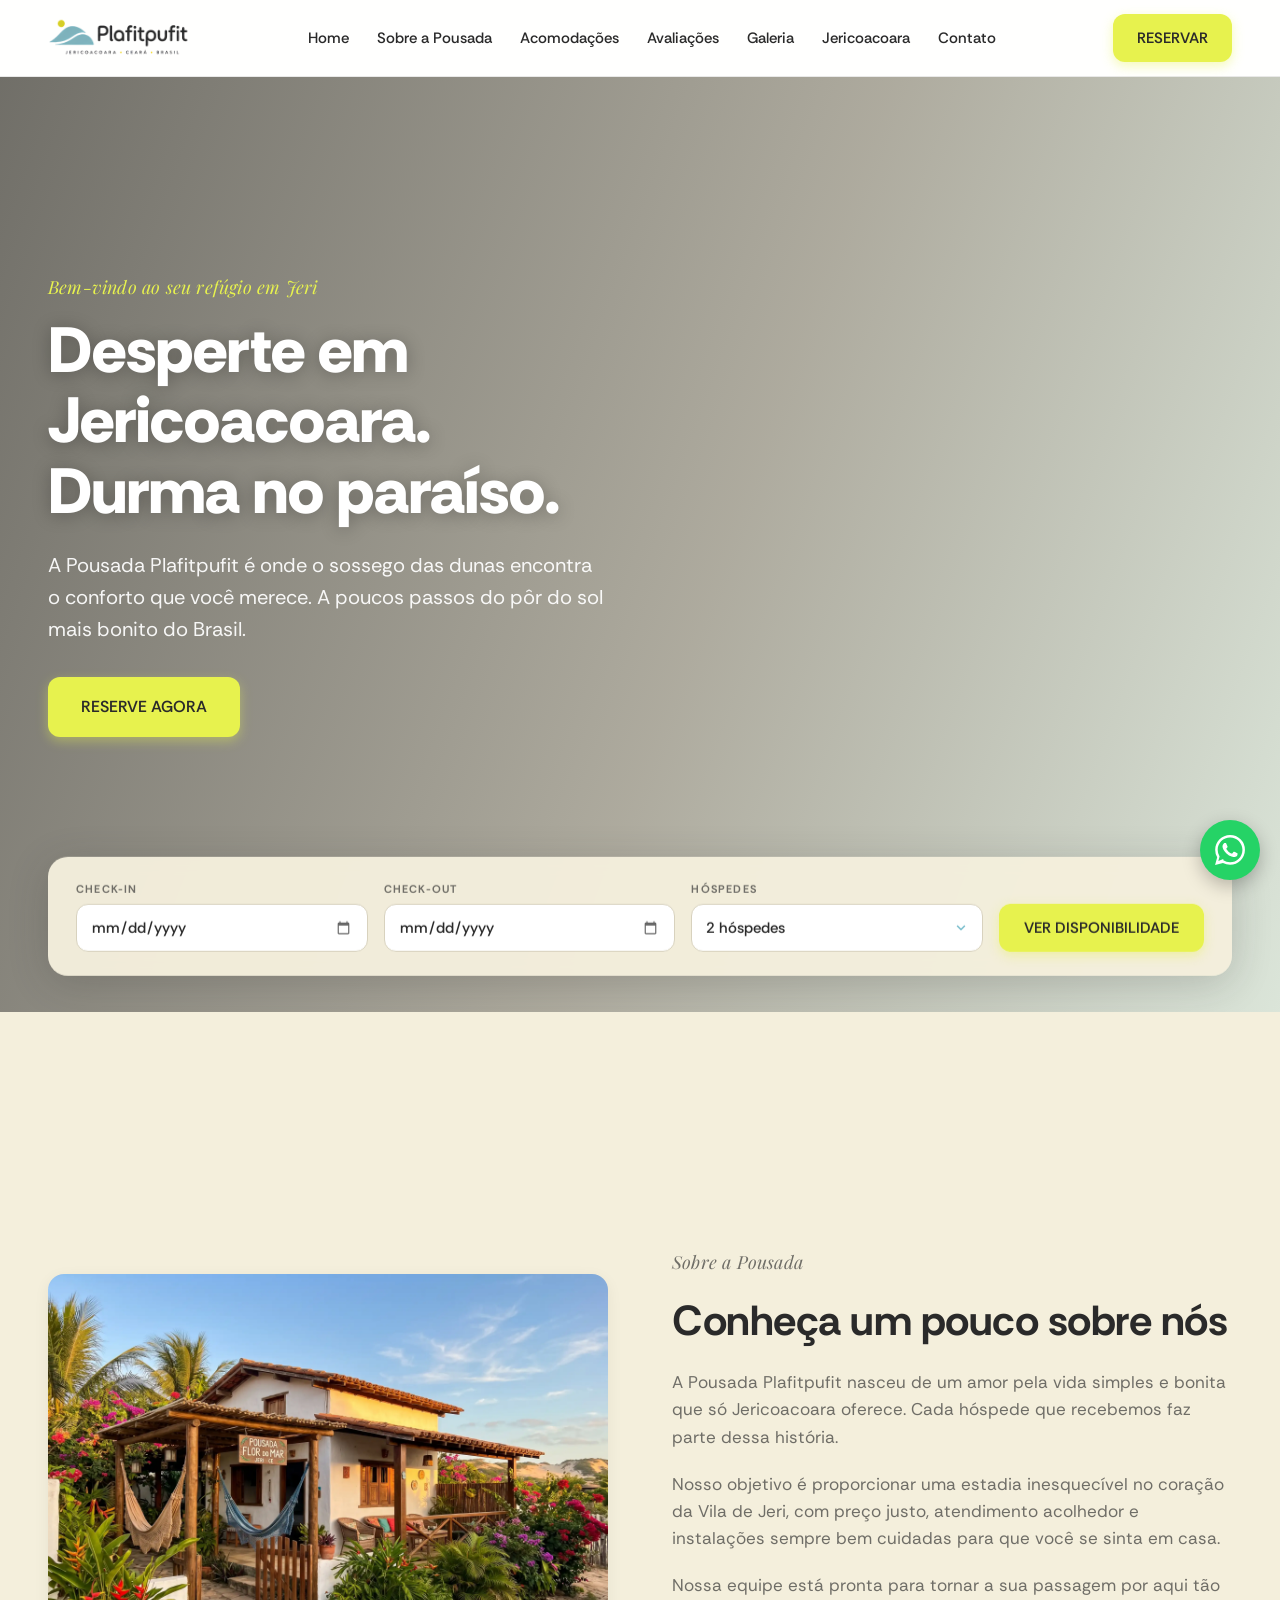
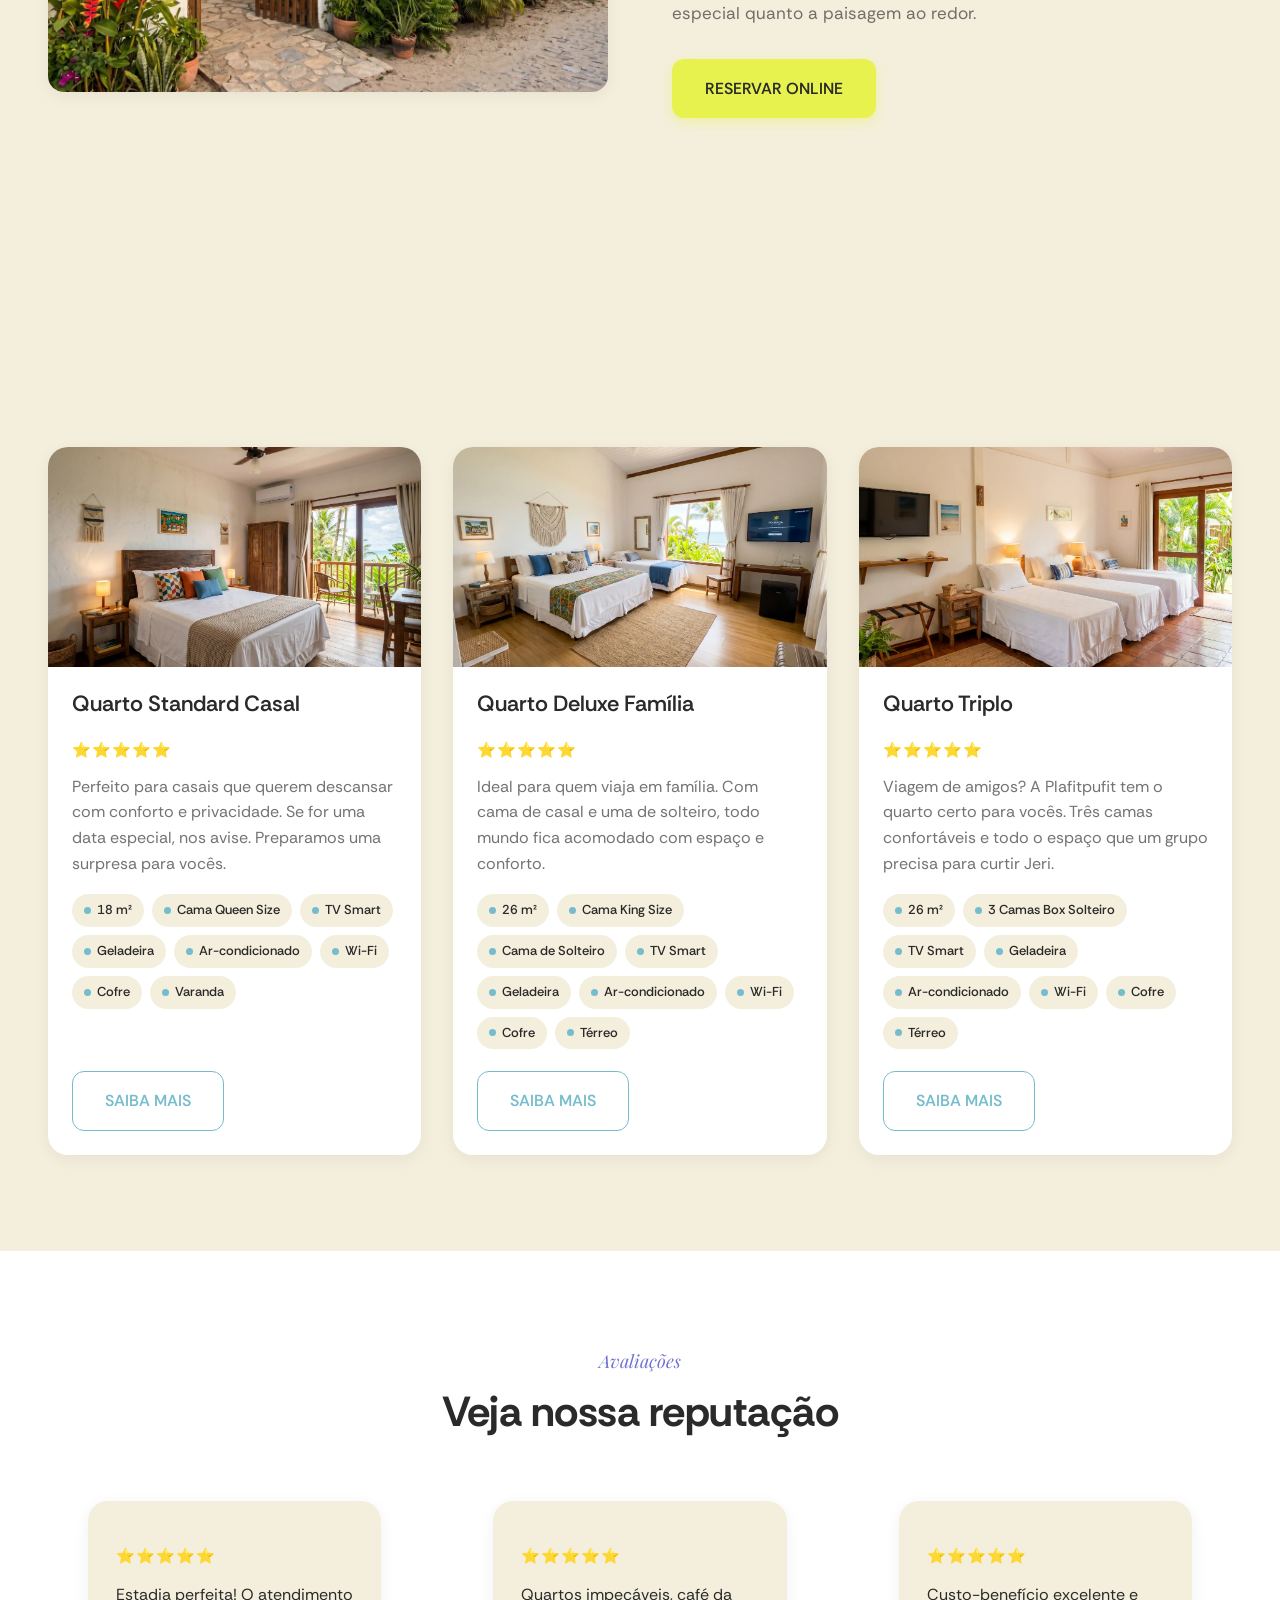
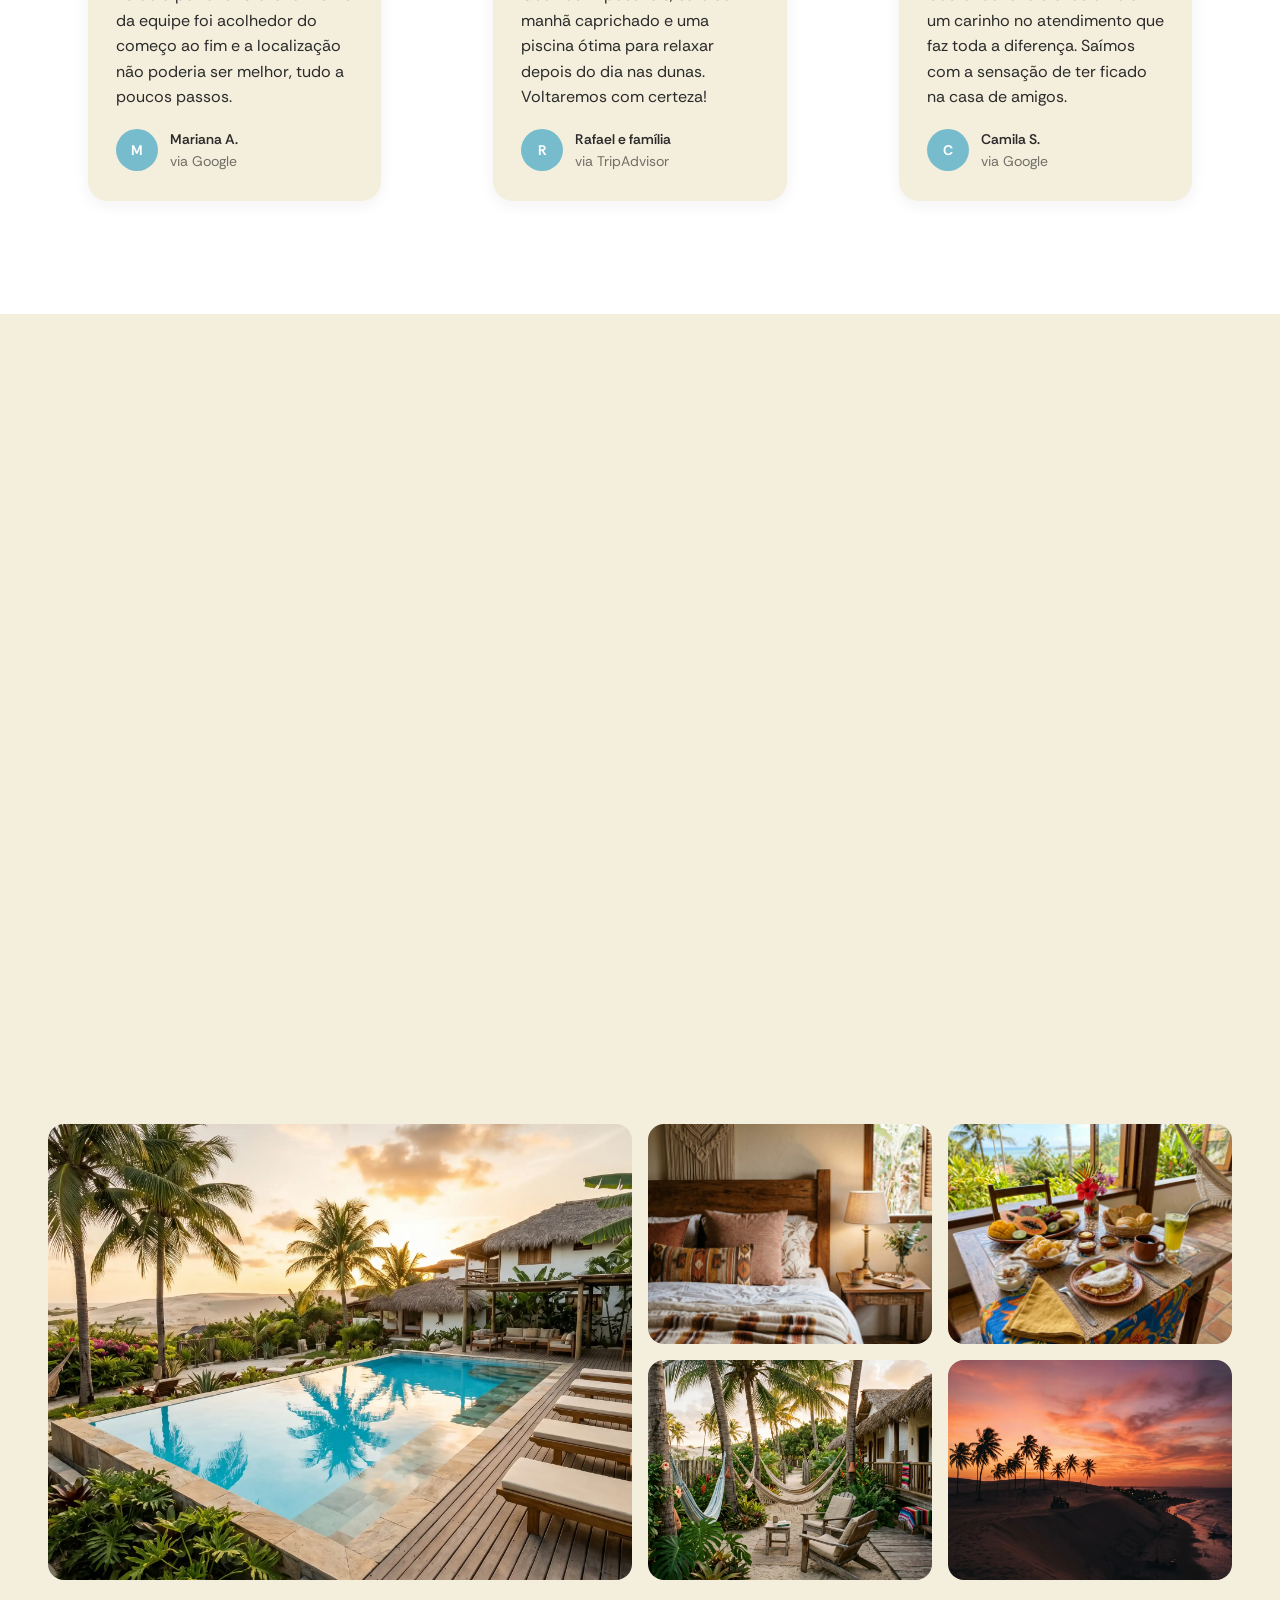
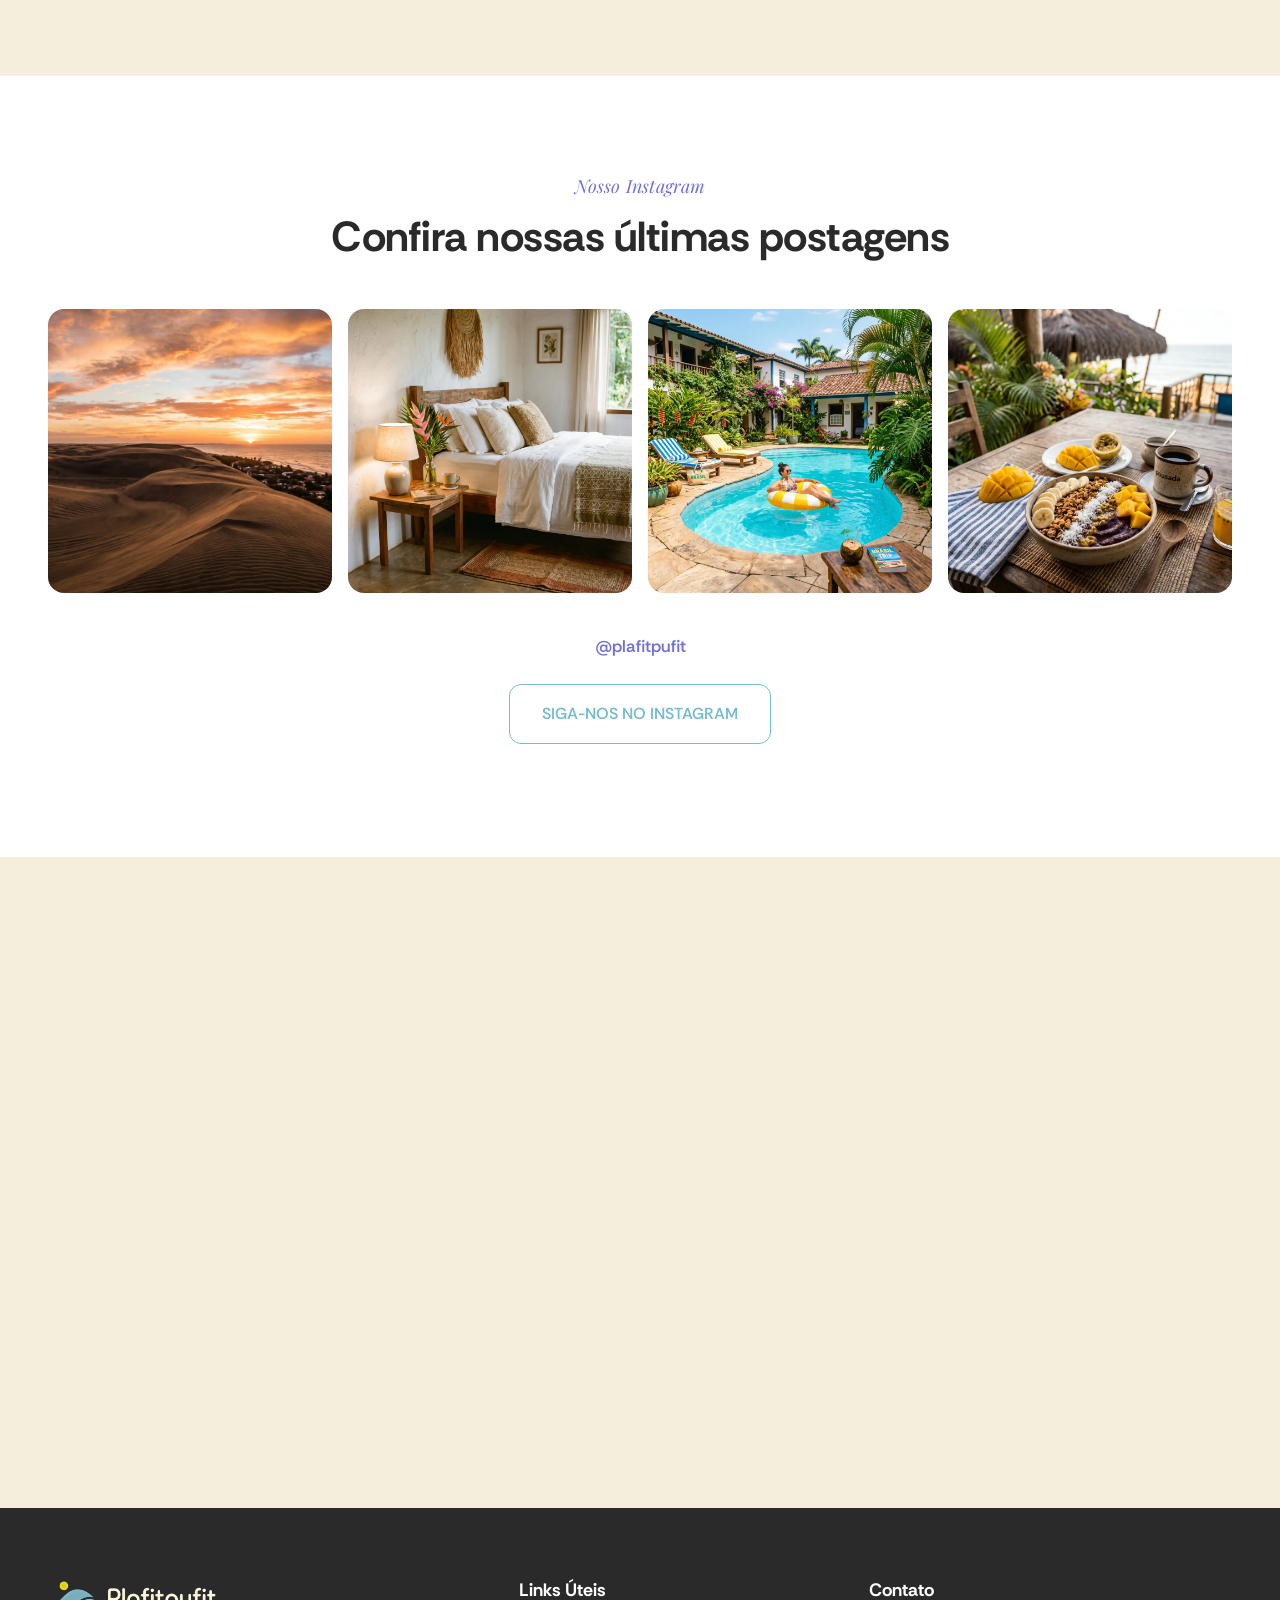
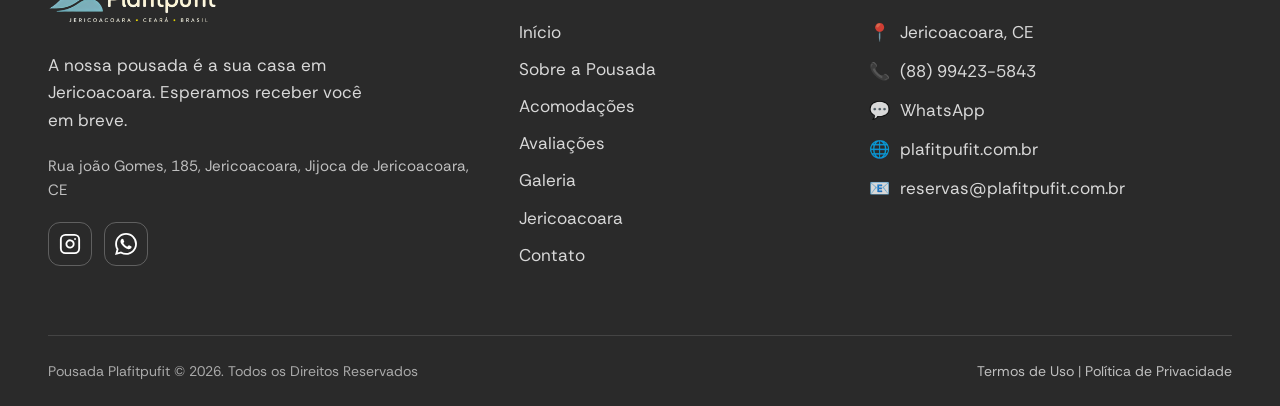
==== index.html @ 4449a3b4 "Adiciona landing page completa da Pousada Plafitpufit Landing page responsiva em HTML/CSS/JS com des" ====
<!DOCTYPE html>
<html lang="pt-BR">
<head>
<meta charset="UTF-8">
<meta name="viewport" content="width=device-width, initial-scale=1.0">
<title>Pousada Plafitpufit | Jericoacoara, CE</title>
<meta name="description" content="A Pousada Plafitpufit é onde o sossego das dunas encontra o conforto que você merece, no coração da Vila de Jericoacoara.">

<link rel="preconnect" href="https://fonts.googleapis.com">
<link rel="preconnect" href="https://fonts.gstatic.com" crossorigin>
<link href="https://fonts.googleapis.com/css2?family=Playfair+Display:ital,wght@1,400;1,500&family=Rethink+Sans:wght@400;500;600;700;800&display=swap" rel="stylesheet">
<link rel="icon" href="assets/logos/favicon.png" type="image/png">

<style>
  /* ============================================================
     DESIGN SYSTEM — TOKENS
     ============================================================ */
  :root {
    --beige:           #F4EFDC;
    --white:           #FFFFFF;
    --moonstone:       #76BCCC;
    --moonstone-dk:    #5aa6b8;
    --violet:          #7171D3;
    --green-yellow:    #E7F24E;
    --green-yellow-dk: #d6e23a;
    --ink:             #2A2A2A;
    --ink-60:          rgba(42,42,42,.66);
    --border-input:    #D8D2BE;

    --font-display: "Rethink Sans", system-ui, -apple-system, "Segoe UI", Roboto, sans-serif;
    --font-body:    "Rethink Sans", system-ui, -apple-system, "Segoe UI", Roboto, sans-serif;
    --font-accent:  "Playfair Display", Georgia, "Times New Roman", serif;

    --r-btn:  12px;
    --r-card: 20px;
    --r-img:  16px;
    --r-pill: 999px;

    --sh-card:       0 4px 16px rgba(42,42,42,.06);
    --sh-card-hover: 0 12px 32px rgba(42,42,42,.12);
    --sh-cta:        0 4px 12px rgba(231,242,78,.4);

    --section-pad: 96px;
    /* Padding lateral — sem max-width, usa 100% da tela */
    --side-pad: 48px;
  }

  /* ============================================================
     RESET / BASE
     ============================================================ */
  *, *::before, *::after { box-sizing: border-box; }
  html { scroll-behavior: smooth; }
  body {
    margin: 0;
    background: var(--beige);
    color: var(--ink);
    font-family: var(--font-body);
    font-size: 17px;
    line-height: 1.6;
    -webkit-font-smoothing: antialiased;
  }
  img { display: block; max-width: 100%; height: auto; }
  a { color: var(--moonstone); text-decoration: none; transition: color .2s ease; }
  a:hover { color: var(--moonstone-dk); }
  ul { list-style: none; margin: 0; padding: 0; }
  h1, h2, h3 { font-family: var(--font-display); line-height: 1.15; margin: 0; }

  a:focus-visible,
  button:focus-visible,
  input:focus-visible,
  select:focus-visible {
    outline: 3px solid var(--violet);
    outline-offset: 2px;
    border-radius: 4px;
  }

  /* Container: largura total com padding lateral */
  .container {
    width: 100%;
    padding: 0 var(--side-pad);
  }

  .skip-link {
    position: absolute;
    left: -999px;
    top: 8px;
    background: var(--ink);
    color: var(--white);
    padding: 12px 20px;
    border-radius: var(--r-btn);
    z-index: 200;
  }
  .skip-link:focus { left: 16px; color: var(--white); }

  /* ============================================================
     TIPOGRAFIA
     ============================================================ */
  .eyebrow {
    font-family: var(--font-accent);
    font-style: italic;
    font-weight: 400;
    font-size: 18px;
    color: var(--violet);
    margin: 0 0 12px;
    letter-spacing: .2px;
  }
  .section-title {
    font-weight: 700;
    font-size: clamp(28px, 3.5vw, 42px);
    letter-spacing: -.5px;
    margin: 0 0 24px;
  }
  .section-head { margin-bottom: 48px; }
  .section-head.center { text-align: center; }
  .section-head.center .section-title,
  .section-head.center .eyebrow { margin-left: auto; margin-right: auto; }

  section { padding: var(--section-pad) 0; }

  /* ============================================================
     BOTÕES
     ============================================================ */
  .btn {
    display: inline-flex;
    align-items: center;
    justify-content: center;
    gap: 8px;
    font-family: var(--font-display);
    font-weight: 600;
    font-size: 16px;
    padding: 16px 32px;
    min-height: 48px;
    border-radius: var(--r-btn);
    border: 1.5px solid transparent;
    cursor: pointer;
    transition: background-color .2s, color .2s, transform .2s, box-shadow .2s, border-color .2s;
    text-decoration: none;
  }
  .btn-primary {
    background: var(--green-yellow);
    color: var(--ink);
    box-shadow: var(--sh-cta);
  }
  .btn-primary:hover {
    background: var(--green-yellow-dk);
    color: var(--ink);
    transform: translateY(-2px);
    box-shadow: 0 8px 20px rgba(231,242,78,.5);
  }
  .btn-secondary {
    background: transparent;
    border: 1.5px solid var(--moonstone);
    color: var(--moonstone);
  }
  .btn-secondary:hover {
    background: var(--moonstone);
    color: var(--white);
    transform: translateY(-2px);
  }

  /* ============================================================
     HEADER
     ============================================================ */
  .site-header {
    position: sticky;
    top: 0;
    z-index: 100;
    background: rgba(255,255,255,.97);
    backdrop-filter: blur(10px);
    -webkit-backdrop-filter: blur(10px);
    border-bottom: 1px solid rgba(42,42,42,.10);
  }
  .site-header .container {
    display: flex;
    align-items: center;
    justify-content: space-between;
    gap: 24px;
    min-height: 76px;
  }
  .brand {
    font-family: var(--font-display);
    font-weight: 800;
    font-size: 24px;
    color: var(--moonstone);
    letter-spacing: -.5px;
    flex-shrink: 0;
  }
  .brand:hover { color: var(--moonstone-dk); }

  .main-nav { flex: 1; }
  .main-nav ul {
    display: flex;
    align-items: center;
    justify-content: center;
    gap: 24px;
    flex-wrap: wrap;
  }
  .main-nav a {
    color: var(--ink);
    font-weight: 500;
    font-size: 15px;
    padding: 6px 2px;
    position: relative;
    white-space: nowrap;
  }
  .main-nav a::after {
    content: "";
    position: absolute;
    left: 0; bottom: 0;
    width: 0; height: 2px;
    background: var(--moonstone);
    transition: width .25s ease;
  }
  .main-nav a:hover { color: var(--moonstone); }
  .main-nav a:hover::after { width: 100%; }

  /* CTA mobile — escondido no desktop, aparece só dentro do menu */
  .nav-mobile-cta { display: none; }

  /* CTA no nav — único botão de reserva no header */
  .nav-cta-btn {
    display: inline-flex;
    align-items: center;
    justify-content: center;
    font-family: var(--font-display);
    font-weight: 600;
    font-size: 15px;
    padding: 12px 24px;
    min-height: 44px;
    border-radius: var(--r-btn);
    background: var(--green-yellow);
    color: var(--ink);
    box-shadow: var(--sh-cta);
    white-space: nowrap;
    flex-shrink: 0;
    transition: background-color .2s, transform .2s, box-shadow .2s;
  }
  .nav-cta-btn:hover {
    background: var(--green-yellow-dk);
    color: var(--ink);
    transform: translateY(-2px);
    box-shadow: 0 8px 20px rgba(231,242,78,.5);
  }

  /* Hambúrguer (mobile) */
  .nav-toggle {
    display: none;
    flex-direction: column;
    justify-content: center;
    gap: 5px;
    width: 48px; height: 48px;
    background: transparent;
    border: 1.5px solid var(--moonstone);
    border-radius: var(--r-btn);
    cursor: pointer;
    flex-shrink: 0;
  }
  .nav-toggle span {
    display: block;
    width: 22px; height: 2px;
    margin: 0 auto;
    background: var(--moonstone);
    transition: transform .25s ease, opacity .25s ease;
  }
  .nav-toggle[aria-expanded="true"] span:nth-child(1) { transform: translateY(7px) rotate(45deg); }
  .nav-toggle[aria-expanded="true"] span:nth-child(2) { opacity: 0; }
  .nav-toggle[aria-expanded="true"] span:nth-child(3) { transform: translateY(-7px) rotate(-45deg); }

  /* ============================================================
     HERO — VÍDEO
     ============================================================ */
  .hero {
    position: relative;
    min-height: 92vh;
    display: flex;
    flex-direction: column;
    justify-content: center;
    color: var(--white);
    overflow: hidden;
  }
  /* Vídeo de fundo */
  .hero__video {
    position: absolute;
    inset: 0;
    width: 100%; height: 100%;
    object-fit: cover;
    z-index: 0;
  }
  /* Overlay gradiente */
  .hero__overlay {
    position: absolute;
    inset: 0;
    background: linear-gradient(
      110deg,
      rgba(42,42,42,.65) 0%,
      rgba(42,42,42,.35) 55%,
      rgba(118,188,204,.2) 100%
    );
    z-index: 1;
  }
  /* Conteúdo textual */
  .hero__content {
    position: relative;
    z-index: 2;
    padding: 100px var(--side-pad) 60px;
  }
  .hero .eyebrow { color: var(--green-yellow); margin-bottom: 14px; }
  .hero h1 {
    font-weight: 800;
    font-size: clamp(38px, 6vw, 64px);
    line-height: 1.1;
    margin: 0 0 22px;
    max-width: 740px;
    text-shadow: 0 2px 18px rgba(0,0,0,.28);
  }
  .hero p.hero__sub {
    font-size: clamp(16px, 2vw, 20px);
    max-width: 560px;
    margin: 0 0 32px;
    color: rgba(255,255,255,.93);
  }

  /* ============================================================
     WIDGET DE RESERVA
     ============================================================ */
  .booking-bar {
    position: relative;
    z-index: 3;
    padding: 0 var(--side-pad) 0;
    margin-top: auto;
  }
  .booking-card {
    background: rgba(244,239,220,.97);
    backdrop-filter: blur(8px);
    -webkit-backdrop-filter: blur(8px);
    border-radius: var(--r-card);
    padding: 24px 28px;
    box-shadow: 0 8px 40px rgba(42,42,42,.2);
    display: grid;
    grid-template-columns: 1fr 1fr 1fr auto;
    gap: 16px;
    align-items: end;
    transform: translateY(50%);
  }
  .booking-field {
    display: flex;
    flex-direction: column;
    gap: 6px;
  }
  .booking-field label {
    font-family: var(--font-display);
    font-size: 11px;
    font-weight: 700;
    letter-spacing: 1.2px;
    text-transform: uppercase;
    color: var(--ink-60);
  }
  .booking-field input,
  .booking-field select {
    font-family: var(--font-display);
    font-size: 15px;
    font-weight: 500;
    color: var(--ink);
    background: var(--white);
    border: 1px solid var(--border-input);
    border-radius: var(--r-btn);
    padding: 12px 14px;
    min-height: 48px;
    width: 100%;
    transition: border-color .2s, box-shadow .2s;
    appearance: none;
    -webkit-appearance: none;
    cursor: pointer;
  }
  .booking-field select {
    background-image: url("data:image/svg+xml,%3Csvg xmlns='http://www.w3.org/2000/svg' width='14' height='14' viewBox='0 0 24 24' fill='none' stroke='%2376BCCC' stroke-width='2.5' stroke-linecap='round' stroke-linejoin='round'%3E%3Cpolyline points='6 9 12 15 18 9'/%3E%3C/svg%3E");
    background-repeat: no-repeat;
    background-position: right 14px center;
    padding-right: 38px;
  }
  .booking-field input:focus,
  .booking-field select:focus {
    outline: none;
    border-color: var(--moonstone);
    box-shadow: 0 0 0 3px rgba(118,188,204,.22);
  }
  /* Correção de cor do placeholder de data */
  .booking-field input[type="date"]::-webkit-calendar-picker-indicator {
    opacity: .6;
    cursor: pointer;
  }
  .booking-submit .btn {
    width: 100%;
    white-space: nowrap;
    font-size: 15px;
    padding: 13px 24px;
    min-height: 48px;
  }

  /* Espaço abaixo do hero para o card translado */
  .hero-spacer { padding-top: calc(var(--section-pad) + 44px); background: var(--beige); }

  /* ============================================================
     SOBRE
     ============================================================ */
  .about__grid {
    display: grid;
    grid-template-columns: 1fr 1fr;
    gap: 64px;
    align-items: center;
  }
  .about__media img {
    border-radius: var(--r-img);
    box-shadow: var(--sh-card);
    width: 100%;
  }
  .about__text p { margin: 0 0 20px; color: var(--ink-60); }
  .about__text .btn { margin-top: 12px; }

  /* ============================================================
     ACOMODAÇÕES
     ============================================================ */
  .rooms__grid {
    display: grid;
    grid-template-columns: repeat(3, 1fr);
    gap: 32px;
  }
  .room-card {
    background: var(--white);
    border-radius: var(--r-card);
    box-shadow: var(--sh-card);
    overflow: hidden;
    display: flex;
    flex-direction: column;
    transition: transform .25s ease, box-shadow .25s ease;
  }
  .room-card:hover {
    transform: translateY(-4px);
    box-shadow: var(--sh-card-hover);
  }
  .room-card__media img {
    width: 100%;
    height: 220px;
    object-fit: cover;
  }
  .room-card__body {
    padding: 24px;
    display: flex;
    flex-direction: column;
    flex: 1;
  }
  .room-card h3 { font-weight: 600; font-size: 22px; margin: 0 0 6px; color: var(--ink); }
  .stars { color: #c9a800; font-size: 15px; margin-bottom: 12px; letter-spacing: 1px; }
  .room-card p.desc { color: var(--ink-60); font-size: 16px; margin: 0 0 18px; }
  .amenities {
    display: flex;
    flex-wrap: wrap;
    gap: 8px;
    margin: 0 0 22px;
  }
  .amenities li {
    display: inline-flex;
    align-items: center;
    gap: 6px;
    font-size: 13px;
    font-weight: 500;
    color: var(--ink);
    background: var(--beige);
    border-radius: var(--r-pill);
    padding: 6px 12px;
  }
  .amenities li::before {
    content: "";
    width: 7px; height: 7px;
    border-radius: 50%;
    background: var(--moonstone);
    flex-shrink: 0;
  }
  .room-card .btn { margin-top: auto; align-self: flex-start; }

  /* ============================================================
     AVALIAÇÕES
     ============================================================ */
  .reviews { background: var(--white); }
  .reviews__grid {
    display: grid;
    grid-template-columns: repeat(3, 1fr);
    gap: 32px;
  }
  .review-card {
    background: var(--beige);
    border-radius: var(--r-card);
    padding: 28px;
    box-shadow: var(--sh-card);
  }
  .review-card .stars { margin-bottom: 14px; }
  .review-card blockquote {
    margin: 0 0 18px;
    font-size: 16px;
    color: var(--ink);
    line-height: 1.6;
  }
  .review-card figcaption {
    display: flex;
    align-items: center;
    gap: 12px;
    font-size: 14px;
  }
  .avatar {
    width: 42px; height: 42px;
    border-radius: 50%;
    background: var(--moonstone);
    color: var(--white);
    display: grid;
    place-items: center;
    font-weight: 700;
    font-family: var(--font-display);
    flex-shrink: 0;
  }
  .review-card cite { font-style: normal; font-weight: 600; display: block; }
  .review-card .source { color: var(--ink-60); }

  /* ============================================================
     DIFERENCIAIS
     ============================================================ */
  .features__grid {
    display: grid;
    grid-template-columns: repeat(4, 1fr);
    gap: 24px;
  }
  .feature {
    background: var(--white);
    border-radius: var(--r-card);
    padding: 32px 24px;
    text-align: center;
    box-shadow: var(--sh-card);
    transition: transform .25s ease, box-shadow .25s ease;
  }
  .feature:hover { transform: translateY(-4px); box-shadow: var(--sh-card-hover); }
  .feature__icon {
    width: 64px; height: 64px;
    margin: 0 auto 18px;
    border-radius: 50%;
    background: rgba(118,188,204,.16);
    display: grid;
    place-items: center;
    font-size: 28px;
  }
  .feature h3 { font-size: 19px; font-weight: 600; margin: 0 0 8px; color: var(--moonstone); }
  .feature p { margin: 0; font-size: 15px; color: var(--ink-60); }

  /* ============================================================
     GALERIA
     ============================================================ */
  .gallery__grid {
    display: grid;
    grid-template-columns: repeat(4, 1fr);
    grid-auto-rows: 220px;
    gap: 16px;
  }
  .gallery__grid figure { margin: 0; overflow: hidden; border-radius: var(--r-img); }
  .gallery__grid img { width: 100%; height: 100%; object-fit: cover; transition: transform .4s ease; }
  .gallery__grid figure:hover img { transform: scale(1.06); }
  .gallery__grid .span-2-col { grid-column: span 2; }
  .gallery__grid .span-2-row { grid-row: span 2; }

  /* ============================================================
     INSTAGRAM
     ============================================================ */
  .instagram { background: var(--white); }
  .insta__grid {
    display: grid;
    grid-template-columns: repeat(4, 1fr);
    gap: 16px;
    margin-bottom: 40px;
  }
  .insta__grid figure { margin: 0; overflow: hidden; border-radius: var(--r-img); aspect-ratio: 1 / 1; }
  .insta__grid img { width: 100%; height: 100%; object-fit: cover; transition: transform .4s ease; }
  .insta__grid figure:hover img { transform: scale(1.06); }
  .insta__handle { display: block; text-align: center; font-weight: 600; color: var(--violet); margin-bottom: 24px; }
  .insta__cta { text-align: center; }

  /* ============================================================
     JERICOACOARA
     ============================================================ */
  .jeri__grid {
    display: grid;
    grid-template-columns: 1fr 1fr;
    gap: 64px;
    align-items: center;
  }
  .jeri__media img { border-radius: var(--r-img); box-shadow: var(--sh-card); width: 100%; }
  .jeri__text p { color: var(--ink-60); margin: 0 0 20px; }

  /* ============================================================
     FOOTER
     ============================================================ */
  .site-footer {
    background: var(--ink);
    color: rgba(255,255,255,.82);
    padding: 72px 0 0;
  }
  .footer__grid {
    display: grid;
    grid-template-columns: 1.4fr 1fr 1.2fr;
    gap: 48px;
    padding-bottom: 56px;
  }
  .site-footer .brand { color: var(--green-yellow); display: inline-block; margin-bottom: 16px; }
  .footer__slogan { max-width: 320px; margin: 0 0 20px; line-height: 1.6; }
  .footer__address { font-size: 15px; color: rgba(255,255,255,.7); font-style: normal; }
  .site-footer h2 {
    font-family: var(--font-display);
    font-size: 18px;
    font-weight: 700;
    color: var(--white);
    margin: 0 0 18px;
  }
  .footer__links li { margin-bottom: 10px; }
  .footer__links a { color: rgba(255,255,255,.82); }
  .footer__links a:hover { color: var(--green-yellow); }
  .footer__contact li { margin-bottom: 12px; display: flex; gap: 10px; align-items: flex-start; }
  .footer__contact a { color: rgba(255,255,255,.82); }
  .footer__contact a:hover { color: var(--green-yellow); }
  .footer__social { display: flex; gap: 12px; margin-top: 20px; }
  .footer__social a {
    display: inline-flex; align-items: center; justify-content: center;
    width: 44px; height: 44px;
    border: 1px solid rgba(255,255,255,.25);
    border-radius: var(--r-btn);
    padding: 0;
    transition: background-color .2s, border-color .2s;
  }
  .footer__social a img { width: 22px; height: 22px; display: block; }
  .footer__social a:hover { background: var(--moonstone); border-color: var(--moonstone); }
  .footer__bottom {
    border-top: 1px solid rgba(255,255,255,.12);
    padding: 24px 0;
    font-size: 14px;
    color: rgba(255,255,255,.6);
    display: flex;
    flex-wrap: wrap;
    gap: 8px 16px;
    justify-content: space-between;
  }
  .footer__bottom a { color: rgba(255,255,255,.7); }
  .footer__bottom a:hover { color: var(--green-yellow); }

  /* WhatsApp flutuante */
  .whatsapp-float {
    position: fixed;
    right: 20px; bottom: 20px;
    z-index: 120;
    width: 60px; height: 60px;
    border-radius: 50%;
    background: #25D366;
    color: var(--white);
    display: grid;
    place-items: center;
    box-shadow: 0 6px 18px rgba(0,0,0,.25);
    transition: transform .2s ease;
  }
  .whatsapp-float:hover { transform: scale(1.08); color: var(--white); }

  /* Animações de reveal */
  .reveal { opacity: 0; transform: translateY(24px); transition: opacity .6s ease, transform .6s ease; }
  .reveal.is-visible { opacity: 1; transform: none; }

  /* ============================================================
     RESPONSIVO
     ============================================================ */
  @media (max-width: 1200px) {
    :root { --side-pad: 32px; }
    .booking-card { grid-template-columns: 1fr 1fr; }
    .booking-submit { grid-column: span 2; }
    .booking-submit .btn { width: auto; }
  }

  @media (max-width: 1024px) {
    .rooms__grid,
    .reviews__grid { grid-template-columns: repeat(2, 1fr); }
    .features__grid { grid-template-columns: repeat(2, 1fr); }
    .footer__grid { grid-template-columns: 1fr 1fr; }
    .gallery__grid { grid-template-columns: repeat(3, 1fr); }
    .insta__grid { grid-template-columns: repeat(3, 1fr); }
  }

  @media (max-width: 768px) {
    :root {
      --section-pad: 56px;
      --side-pad: 20px;
    }

    /* Nav mobile */
    .main-nav {
      position: absolute;
      top: 100%; left: 0; right: 0;
      background: var(--beige);
      border-bottom: 1px solid rgba(42,42,42,.08);
      box-shadow: var(--sh-card-hover);
      max-height: 0;
      overflow: hidden;
      transition: max-height .32s ease;
    }
    .main-nav.open { max-height: 80vh; overflow-y: auto; }
    .main-nav ul { flex-direction: column; align-items: stretch; gap: 0; padding: 8px 0; justify-content: flex-start; }
    .main-nav a { display: block; padding: 14px 24px; min-height: 44px; font-size: 16px; }
    .main-nav a::after { display: none; }
    /* CTA no final do menu mobile */
    .main-nav .nav-mobile-cta { padding: 12px 20px 20px; }
    .main-nav .nav-mobile-cta .nav-cta-btn { display: flex; width: 100%; }

    .nav-toggle { display: flex; }
    /* Esconde o botão de reserva do header no mobile (vai no menu) */
    .nav-cta-desktop { display: none; }
    /* Mostra o botão dentro do menu mobile */
    .nav-mobile-cta { display: block; }

    /* Hero */
    .hero { min-height: 80vh; }
    .hero__content { padding: 80px var(--side-pad) 48px; }
    .hero h1 { font-size: clamp(32px, 8vw, 48px); }

    /* Booking widget — coluna única, sem translateY */
    .booking-bar { padding: 0 var(--side-pad); }
    .booking-card {
      grid-template-columns: 1fr;
      transform: none;
      border-radius: var(--r-card);
    }
    .booking-submit { grid-column: auto; }
    .booking-submit .btn { width: 100%; }
    .hero-spacer { padding-top: var(--section-pad); }

    /* Layout sections */
    .about__grid,
    .jeri__grid { grid-template-columns: 1fr; gap: 36px; }
    .about__media { order: -1; }

    .rooms__grid,
    .reviews__grid,
    .features__grid { grid-template-columns: 1fr; }

    .gallery__grid { grid-template-columns: repeat(2, 1fr); grid-auto-rows: 160px; }
    .gallery__grid .span-2-col,
    .gallery__grid .span-2-row { grid-column: auto; grid-row: auto; }

    .insta__grid { grid-template-columns: repeat(2, 1fr); }
    .footer__grid { grid-template-columns: 1fr; gap: 36px; }
  }

  @media (prefers-reduced-motion: reduce) {
    html { scroll-behavior: auto; }
    .reveal { opacity: 1; transform: none; transition: none; }
    * { transition-duration: .01ms !important; animation-duration: .01ms !important; }
  }
</style>
</head>
<body>

<a class="skip-link" href="#conteudo">Pular para o conteúdo</a>

<!-- ====================== HEADER ====================== -->
<header class="site-header" id="topo">
  <div class="container">
    <a href="#topo" class="brand" aria-label="Plafitpufit, página inicial">
      <img src="assets/logos/logo-preto.png" alt="Plafitpufit" height="40" style="display:block;width:auto;height:40px;">
    </a>

    <nav class="main-nav" id="primary-nav" aria-label="Navegação principal">
      <ul>
        <li><a href="#topo">Home</a></li>
        <li><a href="#sobre">Sobre a Pousada</a></li>
        <li><a href="#acomodacoes">Acomodações</a></li>
        <li><a href="#avaliacoes">Avaliações</a></li>
        <li><a href="#galeria">Galeria</a></li>
        <li><a href="#jericoacoara">Jericoacoara</a></li>
        <li><a href="#contato">Contato</a></li>
        <!-- CTA no menu mobile -->
        <li class="nav-mobile-cta">
          <a class="nav-cta-btn" href="#contato">RESERVAR</a>
        </li>
      </ul>
    </nav>

    <!-- Único botão de reserva no header (desktop) -->
    <a class="nav-cta-btn nav-cta-desktop" href="#contato">RESERVAR</a>

    <!-- Hambúrguer (mobile) -->
    <button class="nav-toggle" type="button" aria-label="Abrir menu de navegação" aria-expanded="false" aria-controls="primary-nav">
      <span></span><span></span><span></span>
    </button>
  </div>
</header>

<main id="conteudo">

  <!-- ====================== HERO ====================== -->
  <section class="hero" id="home" aria-labelledby="hero-title">
    <!-- Vídeo de fundo -->
    <video class="hero__video" autoplay muted loop playsinline>
      <source src="assets/videos/video-hero-section.mp4" type="video/mp4">
    </video>
    <div class="hero__overlay" aria-hidden="true"></div>

    <!-- Texto principal -->
    <div class="hero__content">
      <p class="eyebrow">Bem-vindo ao seu refúgio em Jeri</p>
      <h1 id="hero-title">Desperte em Jericoacoara.<br>Durma no paraíso.</h1>
      <p class="hero__sub">A Pousada Plafitpufit é onde o sossego das dunas encontra o conforto que você merece. A poucos passos do pôr do sol mais bonito do Brasil.</p>
      <a class="btn btn-primary" href="#contato">RESERVE AGORA</a>
    </div>

    <!-- Widget de reserva -->
    <div class="booking-bar">
      <form class="booking-card" role="search" aria-label="Verificar disponibilidade">
        <div class="booking-field">
          <label for="checkin">Check-in</label>
          <input type="date" id="checkin" name="checkin" aria-label="Data de check-in">
        </div>
        <div class="booking-field">
          <label for="checkout">Check-out</label>
          <input type="date" id="checkout" name="checkout" aria-label="Data de check-out">
        </div>
        <div class="booking-field">
          <label for="hospedes">Hóspedes</label>
          <select id="hospedes" name="hospedes" aria-label="Número de hóspedes">
            <option value="1">1 hóspede</option>
            <option value="2" selected>2 hóspedes</option>
            <option value="3">3 hóspedes</option>
            <option value="4">4 hóspedes</option>
            <option value="5">5 hóspedes</option>
            <option value="6">6+ hóspedes</option>
          </select>
        </div>
        <div class="booking-submit">
          <button type="submit" class="btn btn-primary">VER DISPONIBILIDADE</button>
        </div>
      </form>
    </div>
  </section>

  <!-- Espaçamento para o card de reserva que translada para baixo do hero -->
  <div class="hero-spacer" aria-hidden="true"></div>

  <!-- ====================== SOBRE ====================== -->
  <section id="sobre" aria-labelledby="sobre-title">
    <div class="container">
      <div class="about__grid">
        <div class="about__media reveal">
          <img loading="lazy" alt="Área externa aconchegante da Pousada Plafitpufit, no coração da Vila de Jericoacoara"
            src="assets/imagens/sobre-pousada/entrada-externa.webp">
        </div>
        <div class="about__text reveal">
          <p class="eyebrow">Sobre a Pousada</p>
          <h2 class="section-title" id="sobre-title">Conheça um pouco sobre nós</h2>
          <p>A Pousada Plafitpufit nasceu de um amor pela vida simples e bonita que só Jericoacoara oferece. Cada hóspede que recebemos faz parte dessa história.</p>
          <p>Nosso objetivo é proporcionar uma estadia inesquecível no coração da Vila de Jeri, com preço justo, atendimento acolhedor e instalações sempre bem cuidadas para que você se sinta em casa.</p>
          <p>Nossa equipe está pronta para tornar a sua passagem por aqui tão especial quanto a paisagem ao redor.</p>
          <a class="btn btn-primary" href="#contato">RESERVAR ONLINE</a>
        </div>
      </div>
    </div>
  </section>

  <!-- ====================== ACOMODAÇÕES ====================== -->
  <section id="acomodacoes" aria-labelledby="acomodacoes-title">
    <div class="container">
      <div class="section-head center reveal">
        <p class="eyebrow">Acomodações</p>
        <h2 class="section-title" id="acomodacoes-title">Conheça nossos quartos</h2>
      </div>

      <div class="rooms__grid">

        <!-- Standard Casal -->
        <article class="room-card reveal">
          <div class="room-card__media">
            <img loading="lazy" alt="Quarto Standard Casal com cama Queen Size e varanda"
              src="assets/imagens/acomodacoes/quarto-standart-casal.webp">
          </div>
          <div class="room-card__body">
            <h3>Quarto Standard Casal</h3>
            <p class="stars" aria-label="Avaliação 5 de 5 estrelas"><span aria-hidden="true">⭐⭐⭐⭐⭐</span></p>
            <p class="desc">Perfeito para casais que querem descansar com conforto e privacidade. Se for uma data especial, nos avise. Preparamos uma surpresa para vocês.</p>
            <ul class="amenities" aria-label="Diferenciais do Quarto Standard Casal">
              <li>18 m²</li><li>Cama Queen Size</li><li>TV Smart</li><li>Geladeira</li>
              <li>Ar-condicionado</li><li>Wi-Fi</li><li>Cofre</li><li>Varanda</li>
            </ul>
            <a class="btn btn-secondary" href="quarto-standard-casal.html">SAIBA MAIS</a>
          </div>
        </article>

        <!-- Deluxe Família -->
        <article class="room-card reveal">
          <div class="room-card__media">
            <img loading="lazy" alt="Quarto Deluxe Família com cama King Size e cama de solteiro"
              src="assets/imagens/acomodacoes/quarto-deluxe-familia.webp">
          </div>
          <div class="room-card__body">
            <h3>Quarto Deluxe Família</h3>
            <p class="stars" aria-label="Avaliação 5 de 5 estrelas"><span aria-hidden="true">⭐⭐⭐⭐⭐</span></p>
            <p class="desc">Ideal para quem viaja em família. Com cama de casal e uma de solteiro, todo mundo fica acomodado com espaço e conforto.</p>
            <ul class="amenities" aria-label="Diferenciais do Quarto Deluxe Família">
              <li>26 m²</li><li>Cama King Size</li><li>Cama de Solteiro</li><li>TV Smart</li>
              <li>Geladeira</li><li>Ar-condicionado</li><li>Wi-Fi</li><li>Cofre</li><li>Térreo</li>
            </ul>
            <a class="btn btn-secondary" href="quarto-deluxe-familia.html">SAIBA MAIS</a>
          </div>
        </article>

        <!-- Triplo -->
        <article class="room-card reveal">
          <div class="room-card__media">
            <img loading="lazy" alt="Quarto Triplo com três camas box de solteiro"
              src="assets/imagens/acomodacoes/quarto-triplo.webp">
          </div>
          <div class="room-card__body">
            <h3>Quarto Triplo</h3>
            <p class="stars" aria-label="Avaliação 5 de 5 estrelas"><span aria-hidden="true">⭐⭐⭐⭐⭐</span></p>
            <p class="desc">Viagem de amigos? A Plafitpufit tem o quarto certo para vocês. Três camas confortáveis e todo o espaço que um grupo precisa para curtir Jeri.</p>
            <ul class="amenities" aria-label="Diferenciais do Quarto Triplo">
              <li>26 m²</li><li>3 Camas Box Solteiro</li><li>TV Smart</li><li>Geladeira</li>
              <li>Ar-condicionado</li><li>Wi-Fi</li><li>Cofre</li><li>Térreo</li>
            </ul>
            <a class="btn btn-secondary" href="quarto-triplo.html">SAIBA MAIS</a>
          </div>
        </article>

      </div>
    </div>
  </section>

  <!-- ====================== AVALIAÇÕES ====================== -->
  <section class="reviews" id="avaliacoes" aria-labelledby="avaliacoes-title">
    <div class="container">
      <div class="section-head center reveal">
        <p class="eyebrow">Avaliações</p>
        <h2 class="section-title" id="avaliacoes-title">Veja nossa reputação</h2>
      </div>

      <div class="reviews__grid">
        <figure class="review-card reveal">
          <p class="stars" aria-label="Avaliação 5 de 5 estrelas"><span aria-hidden="true">⭐⭐⭐⭐⭐</span></p>
          <blockquote>Estadia perfeita! O atendimento da equipe foi acolhedor do começo ao fim e a localização não poderia ser melhor, tudo a poucos passos.</blockquote>
          <figcaption>
            <span class="avatar" aria-hidden="true">M</span>
            <span><cite>Mariana A.</cite><span class="source">via Google</span></span>
          </figcaption>
        </figure>

        <figure class="review-card reveal">
          <p class="stars" aria-label="Avaliação 5 de 5 estrelas"><span aria-hidden="true">⭐⭐⭐⭐⭐</span></p>
          <blockquote>Quartos impecáveis, café da manhã caprichado e uma piscina ótima para relaxar depois do dia nas dunas. Voltaremos com certeza!</blockquote>
          <figcaption>
            <span class="avatar" aria-hidden="true">R</span>
            <span><cite>Rafael e família</cite><span class="source">via TripAdvisor</span></span>
          </figcaption>
        </figure>

        <figure class="review-card reveal">
          <p class="stars" aria-label="Avaliação 5 de 5 estrelas"><span aria-hidden="true">⭐⭐⭐⭐⭐</span></p>
          <blockquote>Custo-benefício excelente e um carinho no atendimento que faz toda a diferença. Saímos com a sensação de ter ficado na casa de amigos.</blockquote>
          <figcaption>
            <span class="avatar" aria-hidden="true">C</span>
            <span><cite>Camila S.</cite><span class="source">via Google</span></span>
          </figcaption>
        </figure>
      </div>
    </div>
  </section>

  <!-- ====================== DIFERENCIAIS ====================== -->
  <section id="diferenciais" aria-labelledby="diferenciais-title">
    <div class="container">
      <div class="section-head center reveal">
        <p class="eyebrow">Tudo para o seu conforto</p>
        <h2 class="section-title" id="diferenciais-title">Pensamos em cada detalhe para a sua estadia</h2>
      </div>

      <div class="features__grid">
        <div class="feature reveal">
          <div class="feature__icon" aria-hidden="true">🕐</div>
          <h3>Recepção 24hrs</h3>
          <p>Estamos sempre disponíveis para o que você precisar, a qualquer hora.</p>
        </div>
        <div class="feature reveal">
          <div class="feature__icon" aria-hidden="true">📶</div>
          <h3>Wi-Fi de Alta Velocidade</h3>
          <p>Conexão rápida em todos os ambientes da pousada.</p>
        </div>
        <div class="feature reveal">
          <div class="feature__icon" aria-hidden="true">🏊</div>
          <h3>Piscina</h3>
          <p>Relaxe e recarregue as energias no nosso espaço ao ar livre.</p>
        </div>
        <div class="feature reveal">
          <div class="feature__icon" aria-hidden="true">☕</div>
          <h3>Café da Manhã</h3>
          <p>Comece o dia com energia com nosso café da manhã caprichado.</p>
        </div>
      </div>
    </div>
  </section>

  <!-- ====================== GALERIA ====================== -->
  <section id="galeria" aria-labelledby="galeria-title">
    <div class="container">
      <div class="section-head center reveal">
        <p class="eyebrow">Galeria Plafitpufit</p>
        <h2 class="section-title" id="galeria-title">Veja algumas de nossas fotos</h2>
      </div>

      <div class="gallery__grid">
        <figure class="span-2-col span-2-row">
          <img loading="lazy" alt="Vista da piscina ao ar livre da pousada ao entardecer"
            src="assets/imagens/galeria/piscina.webp">
        </figure>
        <figure>
          <img loading="lazy" alt="Quarto da pousada com decoração leve e aconchegante"
            src="assets/imagens/galeria/quarto-com-decoracao.webp">
        </figure>
        <figure>
          <img loading="lazy" alt="Mesa de café da manhã com frutas e pães frescos"
            src="assets/imagens/galeria/cafe-da-manha.webp">
        </figure>
        <figure>
          <img loading="lazy" alt="Área externa da pousada com redes e plantas"
            src="assets/imagens/galeria/area-externa-jardim.webp">
        </figure>
        <figure>
          <img loading="lazy" alt="Dunas de Jericoacoara ao pôr do sol"
            src="assets/imagens/galeria/dunas-jericoacoara.webp">
        </figure>
      </div>
    </div>
  </section>

  <!-- ====================== INSTAGRAM ====================== -->
  <section class="instagram" id="instagram" aria-labelledby="instagram-title">
    <div class="container">
      <div class="section-head center reveal">
        <p class="eyebrow">Nosso Instagram</p>
        <h2 class="section-title" id="instagram-title">Confira nossas últimas postagens</h2>
      </div>

      <div class="insta__grid">
        <figure><img loading="lazy" alt="Postagem do Instagram: pôr do sol em Jericoacoara"
          src="assets/imagens/instagram/por-do-sol.webp"></figure>
        <figure><img loading="lazy" alt="Postagem do Instagram: detalhe de um quarto da pousada"
          src="assets/imagens/instagram/post-quarto-pousada.webp"></figure>
        <figure><img loading="lazy" alt="Postagem do Instagram: piscina da pousada"
          src="assets/imagens/instagram/post-piscina.webp"></figure>
        <figure><img loading="lazy" alt="Postagem do Instagram: café da manhã servido"
          src="assets/imagens/instagram/post-cafe-manha.webp"></figure>
      </div>

      <a class="insta__handle" href="https://nextautomatik.com/" target="_blank" rel="noopener">@plafitpufit</a>
      <p class="insta__cta">
        <a class="btn btn-secondary" href="https://nextautomatik.com/" target="_blank" rel="noopener">SIGA-NOS NO INSTAGRAM</a>
      </p>
    </div>
  </section>

  <!-- ====================== JERICOACOARA ====================== -->
  <section id="jericoacoara" aria-labelledby="jeri-title">
    <div class="container">
      <div class="jeri__grid">
        <div class="jeri__text reveal">
          <p class="eyebrow">Conheça Jericoacoara</p>
          <h2 class="section-title" id="jeri-title">Por que Jeri é um destino único?</h2>
          <p>Jericoacoara é uma das praias mais famosas do mundo, e não é à toa. Com dunas imponentes, lagoas de água cristalina, ventos ideais para o kitesurf e um pôr do sol que para o tempo, a Vila de Jeri é um convite constante para desacelerar.</p>
          <p>A Pousada Plafitpufit fica no coração da vila, a poucos minutos a pé das principais atrações. Você vem pelo destino, mas fica pelo acolhimento.</p>
          <a class="btn btn-primary" href="#contato">RESERVE AGORA</a>
        </div>
        <div class="jeri__media reveal">
          <img loading="lazy" alt="Lagoa de água cristalina e dunas em Jericoacoara, Ceará"
            src="assets/imagens/jericoacoara/lagoa-paisagem-jeri.webp">
        </div>
      </div>
    </div>
  </section>

</main>

<!-- ====================== FOOTER ====================== -->
<footer class="site-footer" id="contato">
  <div class="container">
    <div class="footer__grid">
      <div>
        <a href="index.html" class="brand" style="display:inline-block;margin-bottom:16px;">
          <img src="assets/logos/logo-claro.png" alt="Plafitpufit" style="display:block;width:auto;height:48px;">
        </a>
        <p class="footer__slogan">A nossa pousada é a sua casa em Jericoacoara. Esperamos receber você em breve.</p>
        <address class="footer__address">
          Rua joão Gomes, 185, Jericoacoara, Jijoca de Jericoacoara, CE
        </address>
        <div class="footer__social">
          <a href="https://nextautomatik.com/" aria-label="Instagram da Pousada Plafitpufit" target="_blank" rel="noopener">
            <img src="assets/icons/instagram.svg" alt="Instagram">
          </a>
          <a href="https://nextautomatik.com/" aria-label="WhatsApp da Pousada Plafitpufit" target="_blank" rel="noopener">
            <img src="assets/icons/whatsapp.svg" alt="WhatsApp">
          </a>
        </div>
      </div>

      <nav aria-labelledby="footer-links-title">
        <h2 id="footer-links-title">Links Úteis</h2>
        <ul class="footer__links">
          <li><a href="#topo">Início</a></li>
          <li><a href="#sobre">Sobre a Pousada</a></li>
          <li><a href="#acomodacoes">Acomodações</a></li>
          <li><a href="#avaliacoes">Avaliações</a></li>
          <li><a href="#galeria">Galeria</a></li>
          <li><a href="#jericoacoara">Jericoacoara</a></li>
          <li><a href="#contato">Contato</a></li>
        </ul>
      </nav>

      <div>
        <h2 id="footer-contact-title">Contato</h2>
        <ul class="footer__contact" aria-labelledby="footer-contact-title">
          <li><span aria-hidden="true">📍</span> <a href="https://maps.google.com/?q=Jericoacoara+CE">Jericoacoara, CE</a></li>
          <li><span aria-hidden="true">📞</span> <a href="tel:+5588999999999">(88) 99423-5843</a></li>
          <li><span aria-hidden="true">💬</span> <a href="https://nextautomatik.com/" target="_blank" rel="noopener">WhatsApp</a></li>
          <li><span aria-hidden="true">🌐</span> <a href="https://plafitpufit.com.br">plafitpufit.com.br</a></li>
          <li><span aria-hidden="true">📧</span> <a href="mailto:reservas@plafitpufit.com.br">reservas@plafitpufit.com.br</a></li>
        </ul>
      </div>
    </div>

    <div class="footer__bottom">
      <span>Pousada Plafitpufit © 2026. Todos os Direitos Reservados</span>
      <span><a href="#">Termos de Uso</a> | <a href="#">Política de Privacidade</a></span>
    </div>
  </div>
</footer>

<!-- WhatsApp flutuante -->
<a class="whatsapp-float" href="https://nextautomatik.com/" target="_blank" rel="noopener" aria-label="Conversar pelo WhatsApp">
  <svg width="30" height="30" viewBox="0 0 24 24" fill="currentColor" aria-hidden="true"><path d="M.057 24l1.687-6.163a11.867 11.867 0 01-1.587-5.946C.16 5.335 5.495 0 12.05 0a11.82 11.82 0 018.413 3.488 11.82 11.82 0 013.48 8.414c-.003 6.557-5.338 11.892-11.893 11.892a11.9 11.9 0 01-5.688-1.448L.057 24zm6.597-3.807c1.676.995 3.276 1.591 5.392 1.592 5.448 0 9.886-4.434 9.889-9.885.002-5.462-4.415-9.89-9.881-9.892-5.452 0-9.887 4.434-9.889 9.884a9.86 9.86 0 001.51 5.26l-.999 3.648 3.978-1.607zm11.387-5.464c-.074-.124-.272-.198-.57-.347-.297-.149-1.758-.868-2.031-.967-.272-.099-.47-.149-.669.149-.198.297-.768.967-.941 1.165-.173.198-.347.223-.644.074-.297-.149-1.255-.462-2.39-1.475-.883-.788-1.48-1.761-1.653-2.059-.173-.297-.018-.458.13-.606.134-.133.297-.347.446-.521.151-.172.2-.296.3-.495.099-.198.05-.372-.025-.521-.075-.148-.669-1.611-.916-2.206-.242-.579-.487-.501-.669-.51l-.57-.01c-.198 0-.52.074-.792.372s-1.04 1.016-1.04 2.479 1.065 2.876 1.213 3.074c.149.198 2.095 3.2 5.076 4.487.709.306 1.263.489 1.694.626.712.226 1.36.194 1.872.118.571-.085 1.758-.719 2.006-1.413.248-.695.248-1.29.173-1.414z"/></svg>
</a>

<script>
  // ——— Menu mobile ———
  (function () {
    var toggle = document.querySelector('.nav-toggle');
    var nav = document.getElementById('primary-nav');
    if (!toggle || !nav) return;

    toggle.addEventListener('click', function () {
      var open = nav.classList.toggle('open');
      toggle.setAttribute('aria-expanded', open ? 'true' : 'false');
      toggle.setAttribute('aria-label', open ? 'Fechar menu' : 'Abrir menu de navegação');
    });

    // Fecha ao clicar em link dentro do menu
    nav.addEventListener('click', function (e) {
      if (e.target.closest('a')) {
        nav.classList.remove('open');
        toggle.setAttribute('aria-expanded', 'false');
        toggle.setAttribute('aria-label', 'Abrir menu de navegação');
      }
    });

    // Fecha ao clicar fora
    document.addEventListener('click', function (e) {
      if (!nav.contains(e.target) && !toggle.contains(e.target)) {
        nav.classList.remove('open');
        toggle.setAttribute('aria-expanded', 'false');
      }
    });
  })();

  // ——— Validação básica do formulário de reserva ———
  (function () {
    var form = document.querySelector('.booking-card');
    if (!form) return;
    form.addEventListener('submit', function (e) {
      e.preventDefault();
      var checkin  = document.getElementById('checkin').value;
      var checkout = document.getElementById('checkout').value;
      if (!checkin || !checkout) {
        alert('Por favor, preencha as datas de check-in e check-out.');
        return;
      }
      if (new Date(checkout) <= new Date(checkin)) {
        alert('A data de check-out deve ser após o check-in.');
        return;
      }
      // Direciona para WhatsApp com as informações
      var hospedes = document.getElementById('hospedes').value;
      var msg = encodeURIComponent(
        'Olá! Gostaria de verificar disponibilidade.\n' +
        'Check-in: ' + checkin + '\n' +
        'Check-out: ' + checkout + '\n' +
        'Hóspedes: ' + hospedes
      );
      window.open('https://nextautomatik.com/', '_blank');
    });
  })();

  // ——— Reveal ao rolar ———
  (function () {
    var reduce = window.matchMedia('(prefers-reduced-motion: reduce)').matches;
    var els = document.querySelectorAll('.reveal');
    if (reduce || !('IntersectionObserver' in window)) {
      els.forEach(function (el) { el.classList.add('is-visible'); });
      return;
    }
    var io = new IntersectionObserver(function (entries) {
      entries.forEach(function (entry) {
        if (entry.isIntersecting) {
          entry.target.classList.add('is-visible');
          io.unobserve(entry.target);
        }
      });
    }, { threshold: 0.1 });
    els.forEach(function (el) { io.observe(el); });
  })();
</script>

</body>
</html>
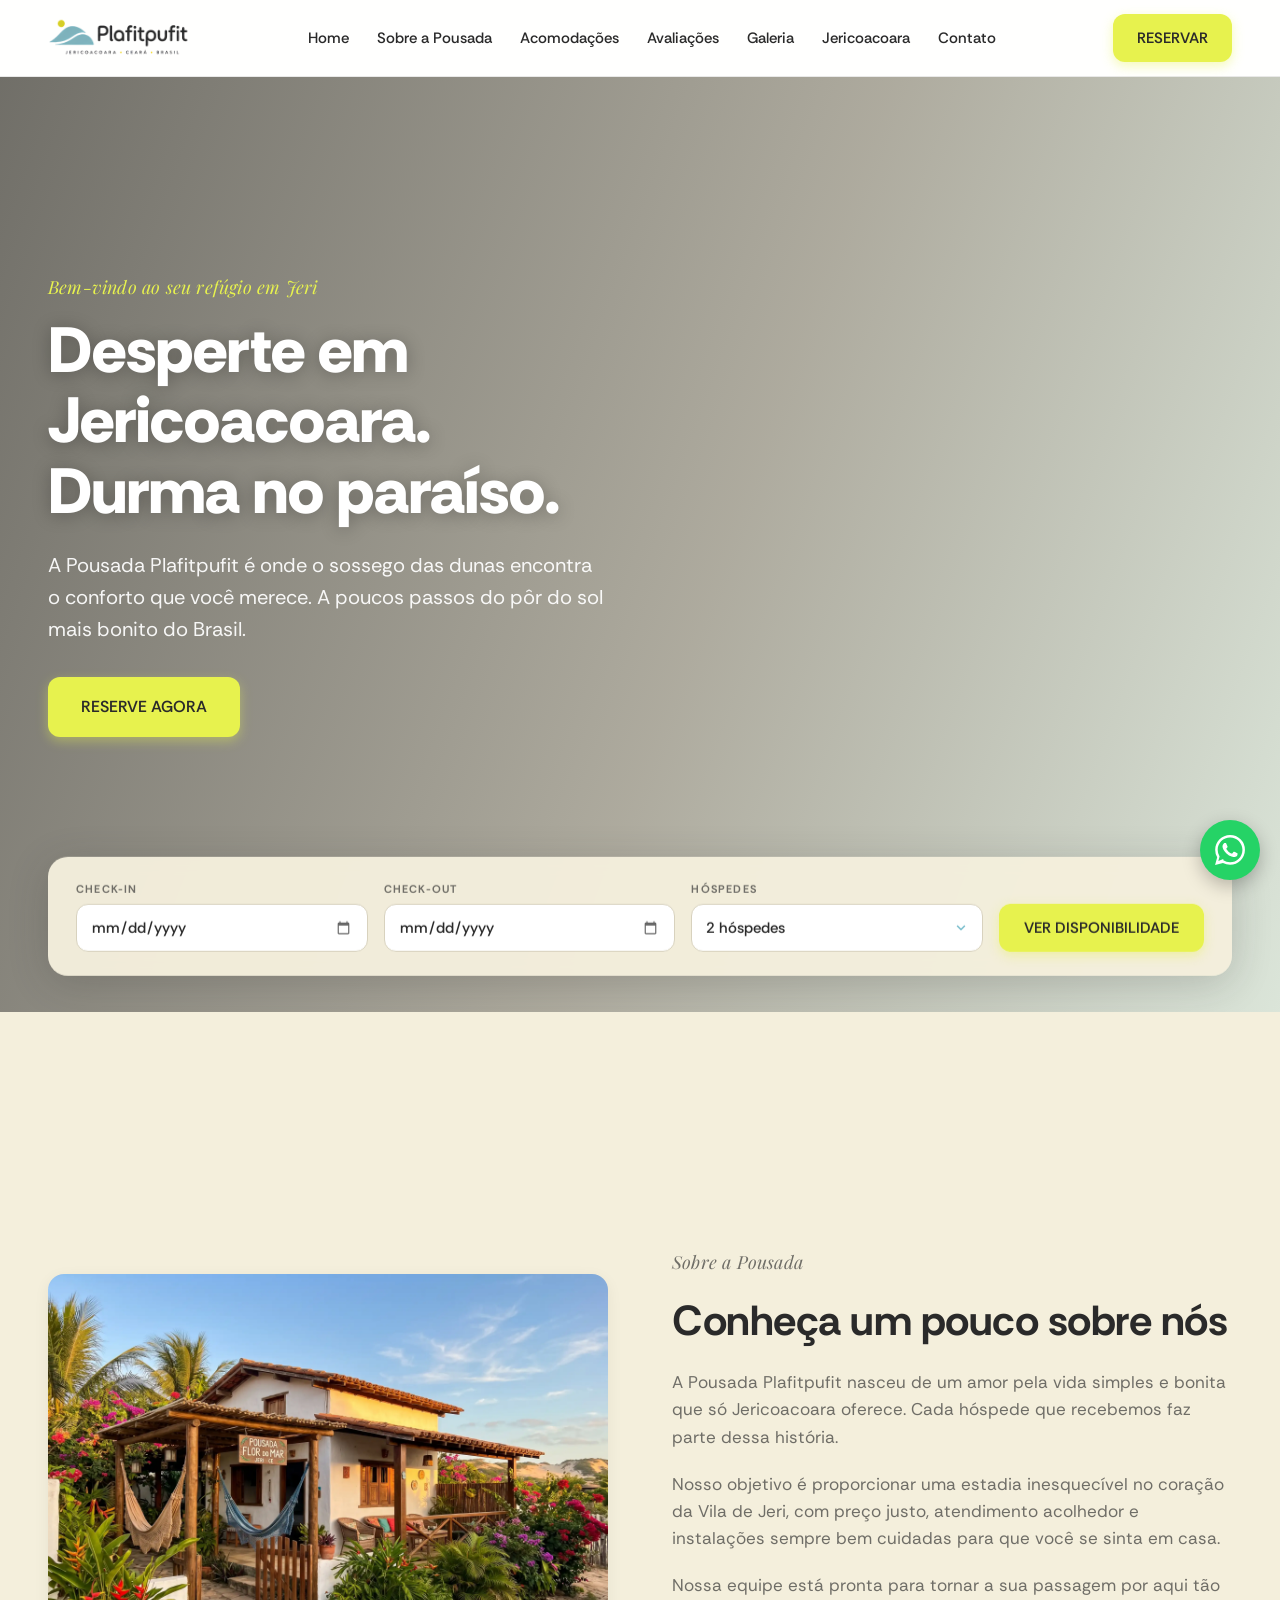
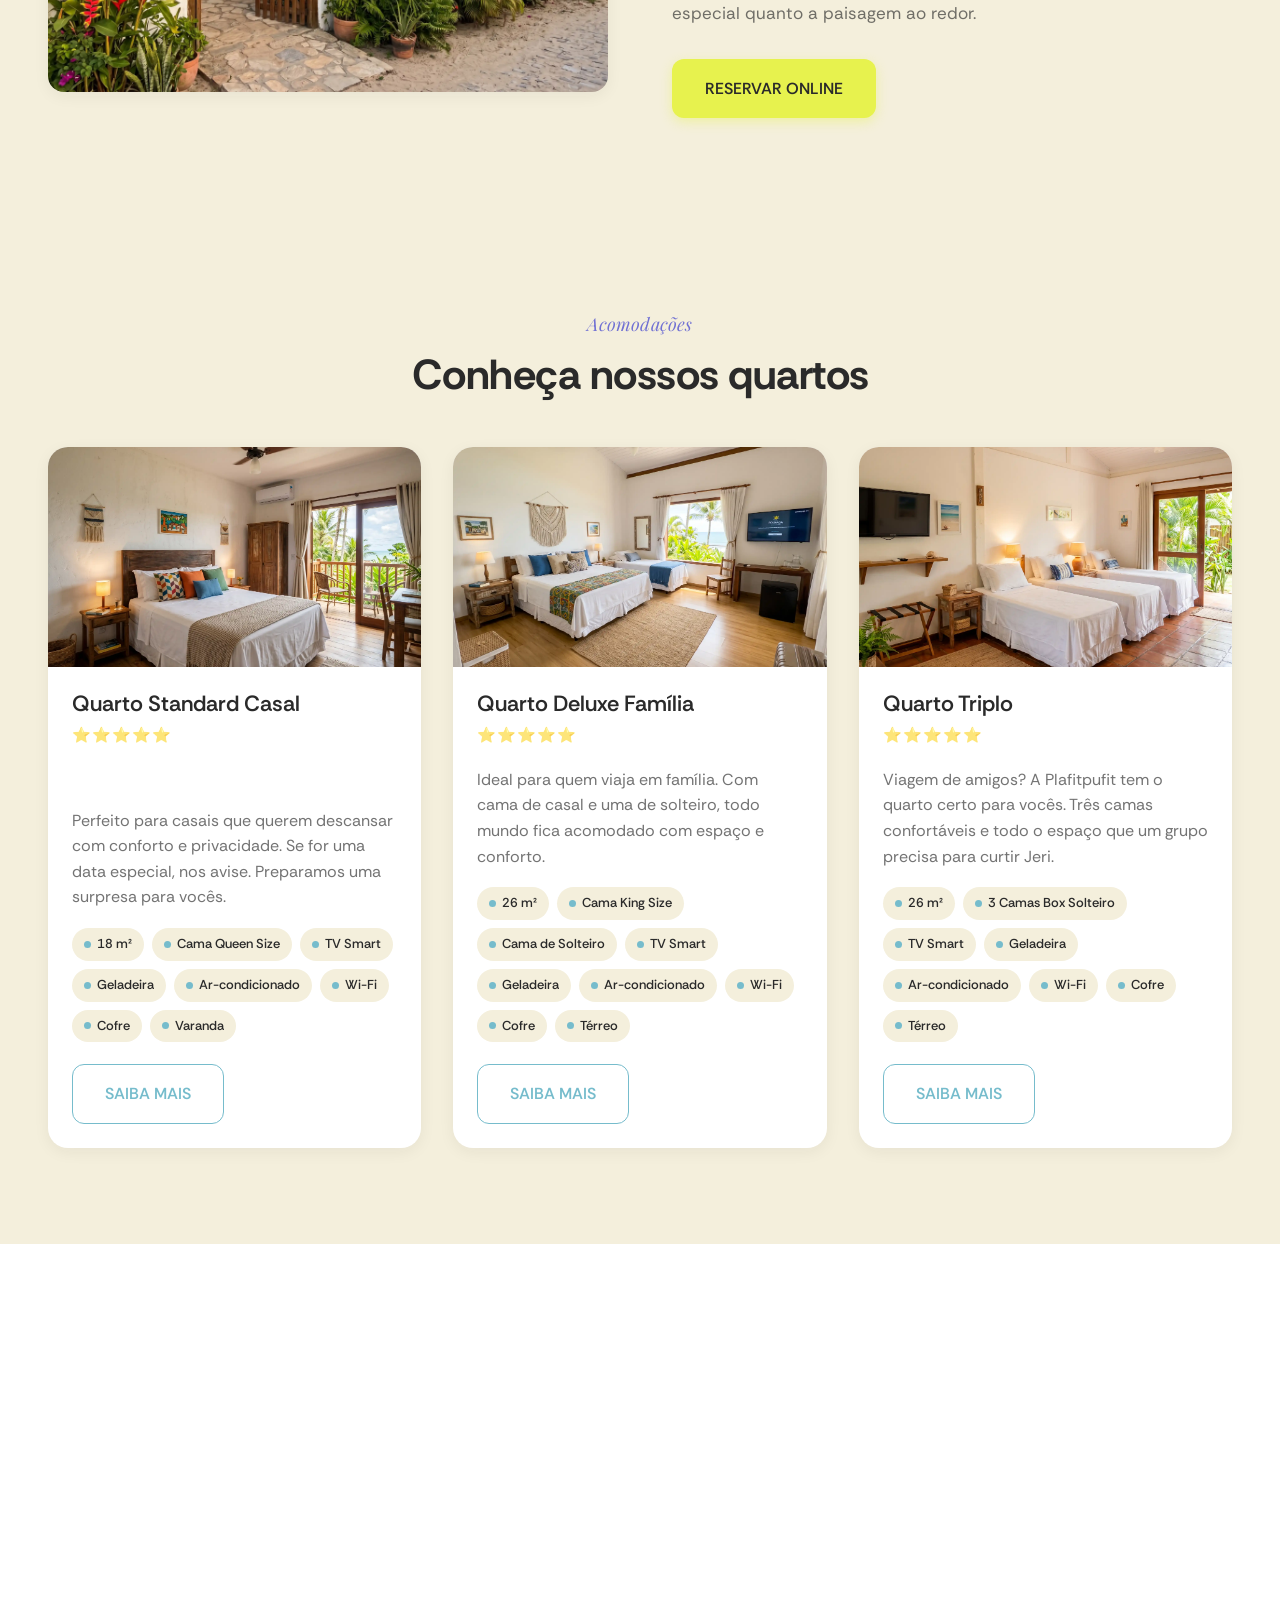
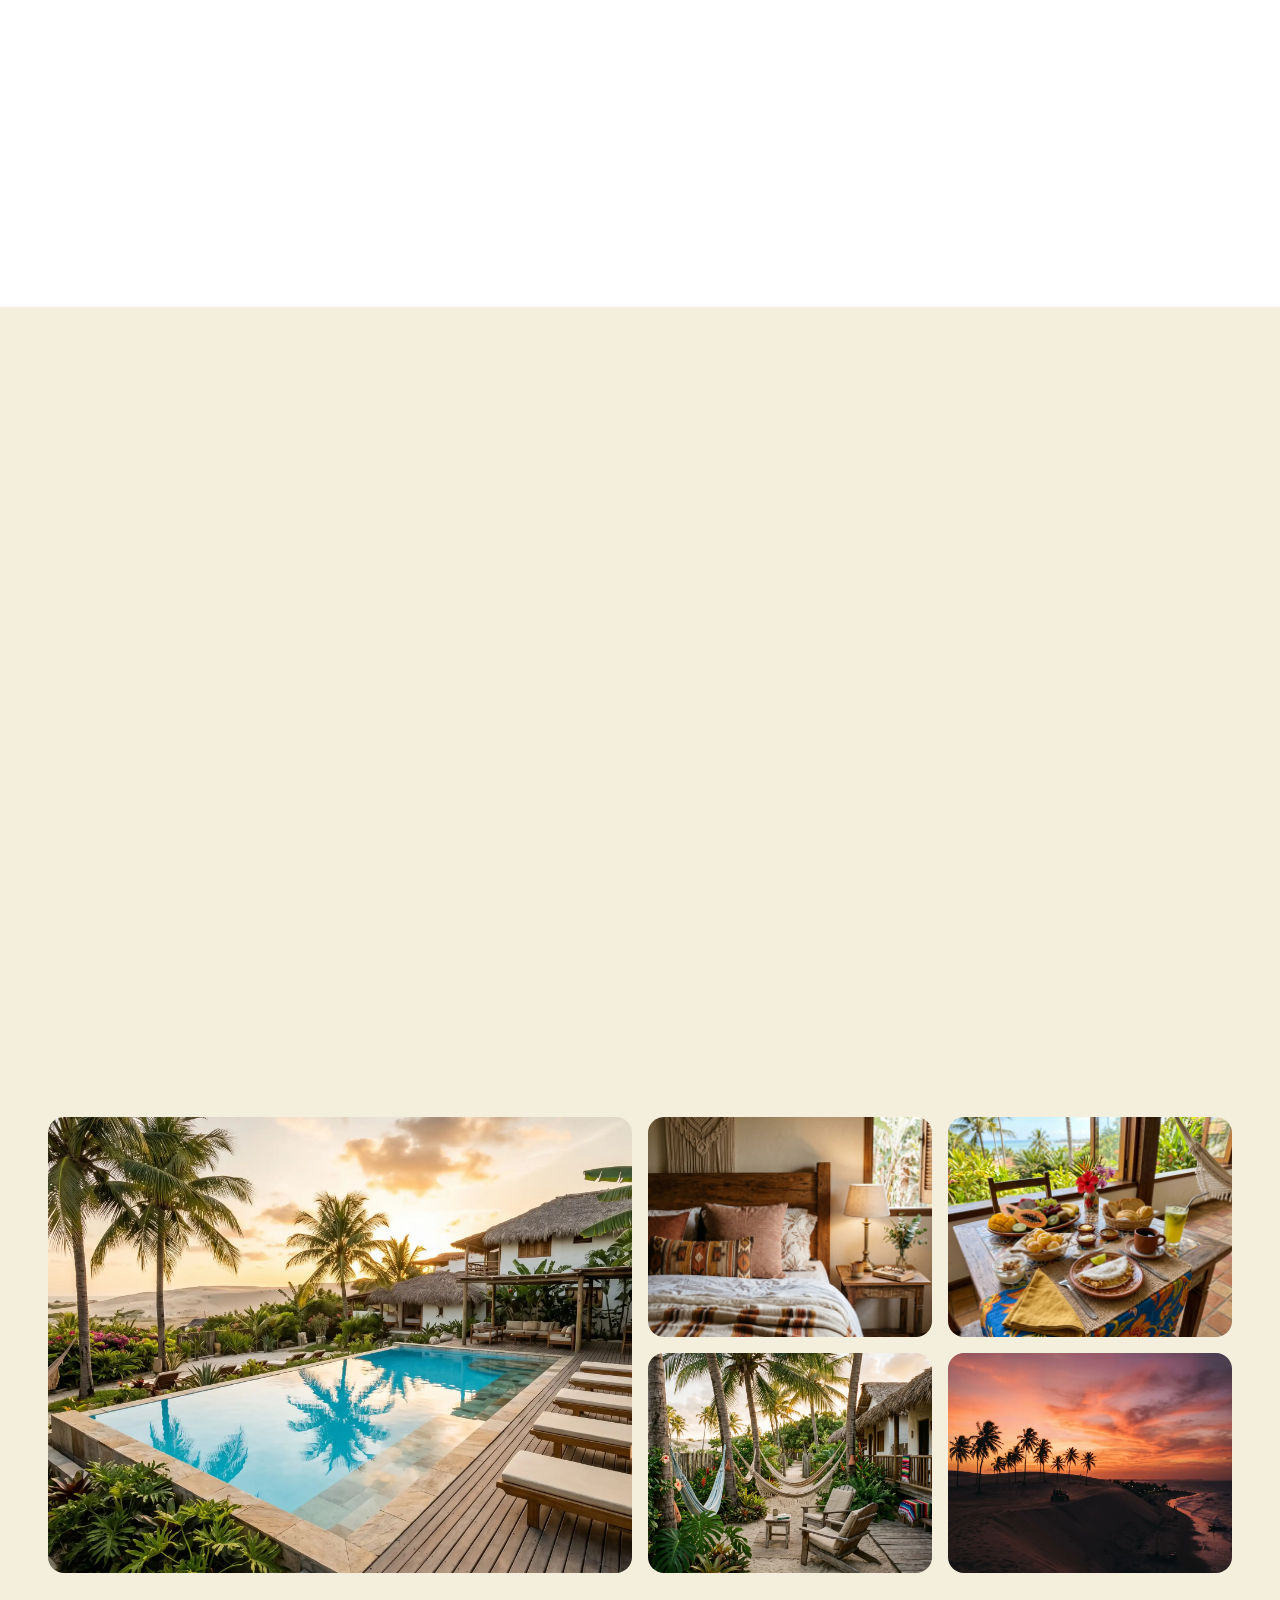
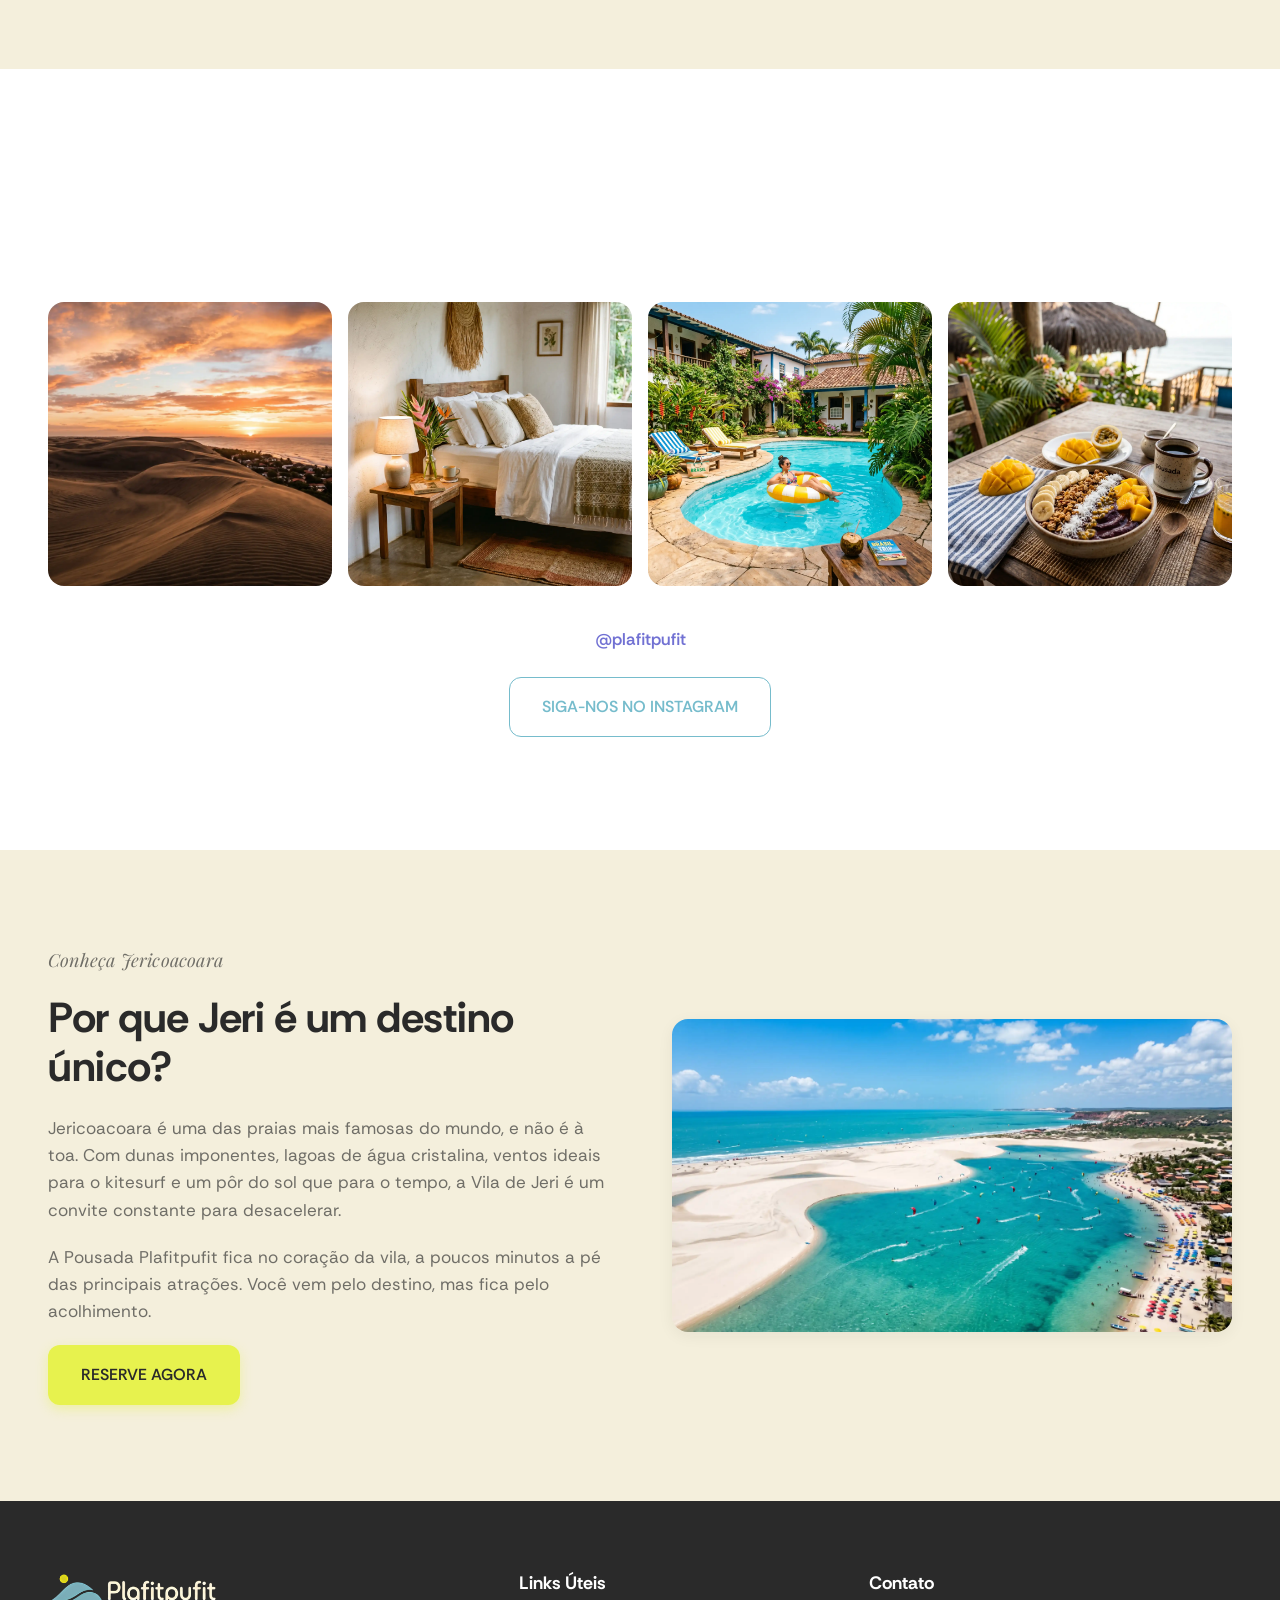
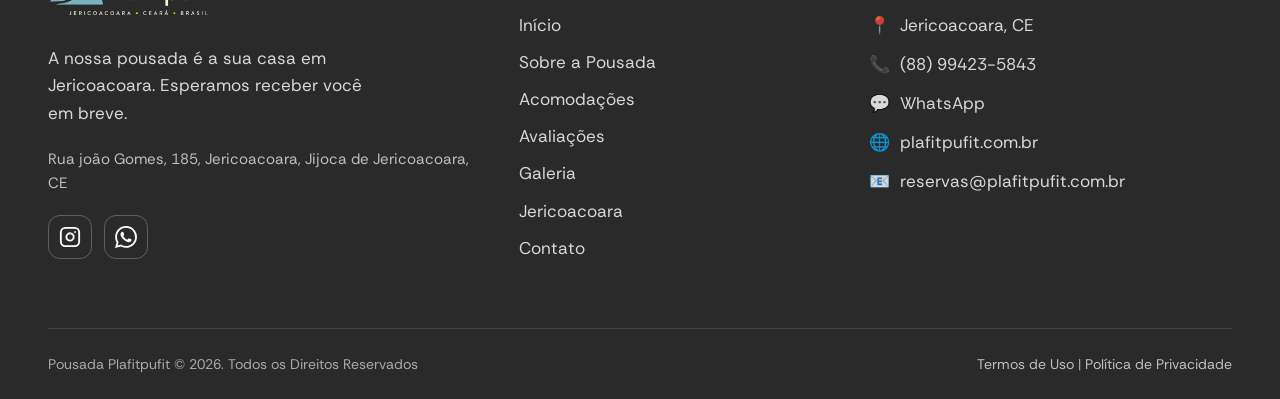
==== commit 876cc289: "Separa CSS e JS em arquivos externos Extrai todos os estilos para assets/css/style.css e todos os sc" ====
--- a/index.html
+++ b/index.html
@@ -1,4 +1,4 @@
-<!DOCTYPE html>
+﻿<!DOCTYPE html>
 <html lang="pt-BR">
 <head>
 <meta charset="UTF-8">
@@ -10,751 +10,7 @@
 <link rel="preconnect" href="https://fonts.gstatic.com" crossorigin>
 <link href="https://fonts.googleapis.com/css2?family=Playfair+Display:ital,wght@1,400;1,500&family=Rethink+Sans:wght@400;500;600;700;800&display=swap" rel="stylesheet">
 <link rel="icon" href="assets/logos/favicon.png" type="image/png">
-
-<style>
-  /* ============================================================
-     DESIGN SYSTEM — TOKENS
-     ============================================================ */
-  :root {
-    --beige:           #F4EFDC;
-    --white:           #FFFFFF;
-    --moonstone:       #76BCCC;
-    --moonstone-dk:    #5aa6b8;
-    --violet:          #7171D3;
-    --green-yellow:    #E7F24E;
-    --green-yellow-dk: #d6e23a;
-    --ink:             #2A2A2A;
-    --ink-60:          rgba(42,42,42,.66);
-    --border-input:    #D8D2BE;
-
-    --font-display: "Rethink Sans", system-ui, -apple-system, "Segoe UI", Roboto, sans-serif;
-    --font-body:    "Rethink Sans", system-ui, -apple-system, "Segoe UI", Roboto, sans-serif;
-    --font-accent:  "Playfair Display", Georgia, "Times New Roman", serif;
-
-    --r-btn:  12px;
-    --r-card: 20px;
-    --r-img:  16px;
-    --r-pill: 999px;
-
-    --sh-card:       0 4px 16px rgba(42,42,42,.06);
-    --sh-card-hover: 0 12px 32px rgba(42,42,42,.12);
-    --sh-cta:        0 4px 12px rgba(231,242,78,.4);
-
-    --section-pad: 96px;
-    /* Padding lateral — sem max-width, usa 100% da tela */
-    --side-pad: 48px;
-  }
-
-  /* ============================================================
-     RESET / BASE
-     ============================================================ */
-  *, *::before, *::after { box-sizing: border-box; }
-  html { scroll-behavior: smooth; }
-  body {
-    margin: 0;
-    background: var(--beige);
-    color: var(--ink);
-    font-family: var(--font-body);
-    font-size: 17px;
-    line-height: 1.6;
-    -webkit-font-smoothing: antialiased;
-  }
-  img { display: block; max-width: 100%; height: auto; }
-  a { color: var(--moonstone); text-decoration: none; transition: color .2s ease; }
-  a:hover { color: var(--moonstone-dk); }
-  ul { list-style: none; margin: 0; padding: 0; }
-  h1, h2, h3 { font-family: var(--font-display); line-height: 1.15; margin: 0; }
-
-  a:focus-visible,
-  button:focus-visible,
-  input:focus-visible,
-  select:focus-visible {
-    outline: 3px solid var(--violet);
-    outline-offset: 2px;
-    border-radius: 4px;
-  }
-
-  /* Container: largura total com padding lateral */
-  .container {
-    width: 100%;
-    padding: 0 var(--side-pad);
-  }
-
-  .skip-link {
-    position: absolute;
-    left: -999px;
-    top: 8px;
-    background: var(--ink);
-    color: var(--white);
-    padding: 12px 20px;
-    border-radius: var(--r-btn);
-    z-index: 200;
-  }
-  .skip-link:focus { left: 16px; color: var(--white); }
-
-  /* ============================================================
-     TIPOGRAFIA
-     ============================================================ */
-  .eyebrow {
-    font-family: var(--font-accent);
-    font-style: italic;
-    font-weight: 400;
-    font-size: 18px;
-    color: var(--violet);
-    margin: 0 0 12px;
-    letter-spacing: .2px;
-  }
-  .section-title {
-    font-weight: 700;
-    font-size: clamp(28px, 3.5vw, 42px);
-    letter-spacing: -.5px;
-    margin: 0 0 24px;
-  }
-  .section-head { margin-bottom: 48px; }
-  .section-head.center { text-align: center; }
-  .section-head.center .section-title,
-  .section-head.center .eyebrow { margin-left: auto; margin-right: auto; }
-
-  section { padding: var(--section-pad) 0; }
-
-  /* ============================================================
-     BOTÕES
-     ============================================================ */
-  .btn {
-    display: inline-flex;
-    align-items: center;
-    justify-content: center;
-    gap: 8px;
-    font-family: var(--font-display);
-    font-weight: 600;
-    font-size: 16px;
-    padding: 16px 32px;
-    min-height: 48px;
-    border-radius: var(--r-btn);
-    border: 1.5px solid transparent;
-    cursor: pointer;
-    transition: background-color .2s, color .2s, transform .2s, box-shadow .2s, border-color .2s;
-    text-decoration: none;
-  }
-  .btn-primary {
-    background: var(--green-yellow);
-    color: var(--ink);
-    box-shadow: var(--sh-cta);
-  }
-  .btn-primary:hover {
-    background: var(--green-yellow-dk);
-    color: var(--ink);
-    transform: translateY(-2px);
-    box-shadow: 0 8px 20px rgba(231,242,78,.5);
-  }
-  .btn-secondary {
-    background: transparent;
-    border: 1.5px solid var(--moonstone);
-    color: var(--moonstone);
-  }
-  .btn-secondary:hover {
-    background: var(--moonstone);
-    color: var(--white);
-    transform: translateY(-2px);
-  }
-
-  /* ============================================================
-     HEADER
-     ============================================================ */
-  .site-header {
-    position: sticky;
-    top: 0;
-    z-index: 100;
-    background: rgba(255,255,255,.97);
-    backdrop-filter: blur(10px);
-    -webkit-backdrop-filter: blur(10px);
-    border-bottom: 1px solid rgba(42,42,42,.10);
-  }
-  .site-header .container {
-    display: flex;
-    align-items: center;
-    justify-content: space-between;
-    gap: 24px;
-    min-height: 76px;
-  }
-  .brand {
-    font-family: var(--font-display);
-    font-weight: 800;
-    font-size: 24px;
-    color: var(--moonstone);
-    letter-spacing: -.5px;
-    flex-shrink: 0;
-  }
-  .brand:hover { color: var(--moonstone-dk); }
-
-  .main-nav { flex: 1; }
-  .main-nav ul {
-    display: flex;
-    align-items: center;
-    justify-content: center;
-    gap: 24px;
-    flex-wrap: wrap;
-  }
-  .main-nav a {
-    color: var(--ink);
-    font-weight: 500;
-    font-size: 15px;
-    padding: 6px 2px;
-    position: relative;
-    white-space: nowrap;
-  }
-  .main-nav a::after {
-    content: "";
-    position: absolute;
-    left: 0; bottom: 0;
-    width: 0; height: 2px;
-    background: var(--moonstone);
-    transition: width .25s ease;
-  }
-  .main-nav a:hover { color: var(--moonstone); }
-  .main-nav a:hover::after { width: 100%; }
-
-  /* CTA mobile — escondido no desktop, aparece só dentro do menu */
-  .nav-mobile-cta { display: none; }
-
-  /* CTA no nav — único botão de reserva no header */
-  .nav-cta-btn {
-    display: inline-flex;
-    align-items: center;
-    justify-content: center;
-    font-family: var(--font-display);
-    font-weight: 600;
-    font-size: 15px;
-    padding: 12px 24px;
-    min-height: 44px;
-    border-radius: var(--r-btn);
-    background: var(--green-yellow);
-    color: var(--ink);
-    box-shadow: var(--sh-cta);
-    white-space: nowrap;
-    flex-shrink: 0;
-    transition: background-color .2s, transform .2s, box-shadow .2s;
-  }
-  .nav-cta-btn:hover {
-    background: var(--green-yellow-dk);
-    color: var(--ink);
-    transform: translateY(-2px);
-    box-shadow: 0 8px 20px rgba(231,242,78,.5);
-  }
-
-  /* Hambúrguer (mobile) */
-  .nav-toggle {
-    display: none;
-    flex-direction: column;
-    justify-content: center;
-    gap: 5px;
-    width: 48px; height: 48px;
-    background: transparent;
-    border: 1.5px solid var(--moonstone);
-    border-radius: var(--r-btn);
-    cursor: pointer;
-    flex-shrink: 0;
-  }
-  .nav-toggle span {
-    display: block;
-    width: 22px; height: 2px;
-    margin: 0 auto;
-    background: var(--moonstone);
-    transition: transform .25s ease, opacity .25s ease;
-  }
-  .nav-toggle[aria-expanded="true"] span:nth-child(1) { transform: translateY(7px) rotate(45deg); }
-  .nav-toggle[aria-expanded="true"] span:nth-child(2) { opacity: 0; }
-  .nav-toggle[aria-expanded="true"] span:nth-child(3) { transform: translateY(-7px) rotate(-45deg); }
-
-  /* ============================================================
-     HERO — VÍDEO
-     ============================================================ */
-  .hero {
-    position: relative;
-    min-height: 92vh;
-    display: flex;
-    flex-direction: column;
-    justify-content: center;
-    color: var(--white);
-    overflow: hidden;
-  }
-  /* Vídeo de fundo */
-  .hero__video {
-    position: absolute;
-    inset: 0;
-    width: 100%; height: 100%;
-    object-fit: cover;
-    z-index: 0;
-  }
-  /* Overlay gradiente */
-  .hero__overlay {
-    position: absolute;
-    inset: 0;
-    background: linear-gradient(
-      110deg,
-      rgba(42,42,42,.65) 0%,
-      rgba(42,42,42,.35) 55%,
-      rgba(118,188,204,.2) 100%
-    );
-    z-index: 1;
-  }
-  /* Conteúdo textual */
-  .hero__content {
-    position: relative;
-    z-index: 2;
-    padding: 100px var(--side-pad) 60px;
-  }
-  .hero .eyebrow { color: var(--green-yellow); margin-bottom: 14px; }
-  .hero h1 {
-    font-weight: 800;
-    font-size: clamp(38px, 6vw, 64px);
-    line-height: 1.1;
-    margin: 0 0 22px;
-    max-width: 740px;
-    text-shadow: 0 2px 18px rgba(0,0,0,.28);
-  }
-  .hero p.hero__sub {
-    font-size: clamp(16px, 2vw, 20px);
-    max-width: 560px;
-    margin: 0 0 32px;
-    color: rgba(255,255,255,.93);
-  }
-
-  /* ============================================================
-     WIDGET DE RESERVA
-     ============================================================ */
-  .booking-bar {
-    position: relative;
-    z-index: 3;
-    padding: 0 var(--side-pad) 0;
-    margin-top: auto;
-  }
-  .booking-card {
-    background: rgba(244,239,220,.97);
-    backdrop-filter: blur(8px);
-    -webkit-backdrop-filter: blur(8px);
-    border-radius: var(--r-card);
-    padding: 24px 28px;
-    box-shadow: 0 8px 40px rgba(42,42,42,.2);
-    display: grid;
-    grid-template-columns: 1fr 1fr 1fr auto;
-    gap: 16px;
-    align-items: end;
-    transform: translateY(50%);
-  }
-  .booking-field {
-    display: flex;
-    flex-direction: column;
-    gap: 6px;
-  }
-  .booking-field label {
-    font-family: var(--font-display);
-    font-size: 11px;
-    font-weight: 700;
-    letter-spacing: 1.2px;
-    text-transform: uppercase;
-    color: var(--ink-60);
-  }
-  .booking-field input,
-  .booking-field select {
-    font-family: var(--font-display);
-    font-size: 15px;
-    font-weight: 500;
-    color: var(--ink);
-    background: var(--white);
-    border: 1px solid var(--border-input);
-    border-radius: var(--r-btn);
-    padding: 12px 14px;
-    min-height: 48px;
-    width: 100%;
-    transition: border-color .2s, box-shadow .2s;
-    appearance: none;
-    -webkit-appearance: none;
-    cursor: pointer;
-  }
-  .booking-field select {
-    background-image: url("data:image/svg+xml,%3Csvg xmlns='http://www.w3.org/2000/svg' width='14' height='14' viewBox='0 0 24 24' fill='none' stroke='%2376BCCC' stroke-width='2.5' stroke-linecap='round' stroke-linejoin='round'%3E%3Cpolyline points='6 9 12 15 18 9'/%3E%3C/svg%3E");
-    background-repeat: no-repeat;
-    background-position: right 14px center;
-    padding-right: 38px;
-  }
-  .booking-field input:focus,
-  .booking-field select:focus {
-    outline: none;
-    border-color: var(--moonstone);
-    box-shadow: 0 0 0 3px rgba(118,188,204,.22);
-  }
-  /* Correção de cor do placeholder de data */
-  .booking-field input[type="date"]::-webkit-calendar-picker-indicator {
-    opacity: .6;
-    cursor: pointer;
-  }
-  .booking-submit .btn {
-    width: 100%;
-    white-space: nowrap;
-    font-size: 15px;
-    padding: 13px 24px;
-    min-height: 48px;
-  }
-
-  /* Espaço abaixo do hero para o card translado */
-  .hero-spacer { padding-top: calc(var(--section-pad) + 44px); background: var(--beige); }
-
-  /* ============================================================
-     SOBRE
-     ============================================================ */
-  .about__grid {
-    display: grid;
-    grid-template-columns: 1fr 1fr;
-    gap: 64px;
-    align-items: center;
-  }
-  .about__media img {
-    border-radius: var(--r-img);
-    box-shadow: var(--sh-card);
-    width: 100%;
-  }
-  .about__text p { margin: 0 0 20px; color: var(--ink-60); }
-  .about__text .btn { margin-top: 12px; }
-
-  /* ============================================================
-     ACOMODAÇÕES
-     ============================================================ */
-  .rooms__grid {
-    display: grid;
-    grid-template-columns: repeat(3, 1fr);
-    gap: 32px;
-  }
-  .room-card {
-    background: var(--white);
-    border-radius: var(--r-card);
-    box-shadow: var(--sh-card);
-    overflow: hidden;
-    display: flex;
-    flex-direction: column;
-    transition: transform .25s ease, box-shadow .25s ease;
-  }
-  .room-card:hover {
-    transform: translateY(-4px);
-    box-shadow: var(--sh-card-hover);
-  }
-  .room-card__media img {
-    width: 100%;
-    height: 220px;
-    object-fit: cover;
-  }
-  .room-card__body {
-    padding: 24px;
-    display: flex;
-    flex-direction: column;
-    flex: 1;
-  }
-  .room-card h3 { font-weight: 600; font-size: 22px; margin: 0 0 6px; color: var(--ink); }
-  .stars { color: #c9a800; font-size: 15px; margin-bottom: 12px; letter-spacing: 1px; }
-  .room-card p.desc { color: var(--ink-60); font-size: 16px; margin: 0 0 18px; }
-  .amenities {
-    display: flex;
-    flex-wrap: wrap;
-    gap: 8px;
-    margin: 0 0 22px;
-  }
-  .amenities li {
-    display: inline-flex;
-    align-items: center;
-    gap: 6px;
-    font-size: 13px;
-    font-weight: 500;
-    color: var(--ink);
-    background: var(--beige);
-    border-radius: var(--r-pill);
-    padding: 6px 12px;
-  }
-  .amenities li::before {
-    content: "";
-    width: 7px; height: 7px;
-    border-radius: 50%;
-    background: var(--moonstone);
-    flex-shrink: 0;
-  }
-  .room-card .btn { margin-top: auto; align-self: flex-start; }
-
-  /* ============================================================
-     AVALIAÇÕES
-     ============================================================ */
-  .reviews { background: var(--white); }
-  .reviews__grid {
-    display: grid;
-    grid-template-columns: repeat(3, 1fr);
-    gap: 32px;
-  }
-  .review-card {
-    background: var(--beige);
-    border-radius: var(--r-card);
-    padding: 28px;
-    box-shadow: var(--sh-card);
-  }
-  .review-card .stars { margin-bottom: 14px; }
-  .review-card blockquote {
-    margin: 0 0 18px;
-    font-size: 16px;
-    color: var(--ink);
-    line-height: 1.6;
-  }
-  .review-card figcaption {
-    display: flex;
-    align-items: center;
-    gap: 12px;
-    font-size: 14px;
-  }
-  .avatar {
-    width: 42px; height: 42px;
-    border-radius: 50%;
-    background: var(--moonstone);
-    color: var(--white);
-    display: grid;
-    place-items: center;
-    font-weight: 700;
-    font-family: var(--font-display);
-    flex-shrink: 0;
-  }
-  .review-card cite { font-style: normal; font-weight: 600; display: block; }
-  .review-card .source { color: var(--ink-60); }
-
-  /* ============================================================
-     DIFERENCIAIS
-     ============================================================ */
-  .features__grid {
-    display: grid;
-    grid-template-columns: repeat(4, 1fr);
-    gap: 24px;
-  }
-  .feature {
-    background: var(--white);
-    border-radius: var(--r-card);
-    padding: 32px 24px;
-    text-align: center;
-    box-shadow: var(--sh-card);
-    transition: transform .25s ease, box-shadow .25s ease;
-  }
-  .feature:hover { transform: translateY(-4px); box-shadow: var(--sh-card-hover); }
-  .feature__icon {
-    width: 64px; height: 64px;
-    margin: 0 auto 18px;
-    border-radius: 50%;
-    background: rgba(118,188,204,.16);
-    display: grid;
-    place-items: center;
-    font-size: 28px;
-  }
-  .feature h3 { font-size: 19px; font-weight: 600; margin: 0 0 8px; color: var(--moonstone); }
-  .feature p { margin: 0; font-size: 15px; color: var(--ink-60); }
-
-  /* ============================================================
-     GALERIA
-     ============================================================ */
-  .gallery__grid {
-    display: grid;
-    grid-template-columns: repeat(4, 1fr);
-    grid-auto-rows: 220px;
-    gap: 16px;
-  }
-  .gallery__grid figure { margin: 0; overflow: hidden; border-radius: var(--r-img); }
-  .gallery__grid img { width: 100%; height: 100%; object-fit: cover; transition: transform .4s ease; }
-  .gallery__grid figure:hover img { transform: scale(1.06); }
-  .gallery__grid .span-2-col { grid-column: span 2; }
-  .gallery__grid .span-2-row { grid-row: span 2; }
-
-  /* ============================================================
-     INSTAGRAM
-     ============================================================ */
-  .instagram { background: var(--white); }
-  .insta__grid {
-    display: grid;
-    grid-template-columns: repeat(4, 1fr);
-    gap: 16px;
-    margin-bottom: 40px;
-  }
-  .insta__grid figure { margin: 0; overflow: hidden; border-radius: var(--r-img); aspect-ratio: 1 / 1; }
-  .insta__grid img { width: 100%; height: 100%; object-fit: cover; transition: transform .4s ease; }
-  .insta__grid figure:hover img { transform: scale(1.06); }
-  .insta__handle { display: block; text-align: center; font-weight: 600; color: var(--violet); margin-bottom: 24px; }
-  .insta__cta { text-align: center; }
-
-  /* ============================================================
-     JERICOACOARA
-     ============================================================ */
-  .jeri__grid {
-    display: grid;
-    grid-template-columns: 1fr 1fr;
-    gap: 64px;
-    align-items: center;
-  }
-  .jeri__media img { border-radius: var(--r-img); box-shadow: var(--sh-card); width: 100%; }
-  .jeri__text p { color: var(--ink-60); margin: 0 0 20px; }
-
-  /* ============================================================
-     FOOTER
-     ============================================================ */
-  .site-footer {
-    background: var(--ink);
-    color: rgba(255,255,255,.82);
-    padding: 72px 0 0;
-  }
-  .footer__grid {
-    display: grid;
-    grid-template-columns: 1.4fr 1fr 1.2fr;
-    gap: 48px;
-    padding-bottom: 56px;
-  }
-  .site-footer .brand { color: var(--green-yellow); display: inline-block; margin-bottom: 16px; }
-  .footer__slogan { max-width: 320px; margin: 0 0 20px; line-height: 1.6; }
-  .footer__address { font-size: 15px; color: rgba(255,255,255,.7); font-style: normal; }
-  .site-footer h2 {
-    font-family: var(--font-display);
-    font-size: 18px;
-    font-weight: 700;
-    color: var(--white);
-    margin: 0 0 18px;
-  }
-  .footer__links li { margin-bottom: 10px; }
-  .footer__links a { color: rgba(255,255,255,.82); }
-  .footer__links a:hover { color: var(--green-yellow); }
-  .footer__contact li { margin-bottom: 12px; display: flex; gap: 10px; align-items: flex-start; }
-  .footer__contact a { color: rgba(255,255,255,.82); }
-  .footer__contact a:hover { color: var(--green-yellow); }
-  .footer__social { display: flex; gap: 12px; margin-top: 20px; }
-  .footer__social a {
-    display: inline-flex; align-items: center; justify-content: center;
-    width: 44px; height: 44px;
-    border: 1px solid rgba(255,255,255,.25);
-    border-radius: var(--r-btn);
-    padding: 0;
-    transition: background-color .2s, border-color .2s;
-  }
-  .footer__social a img { width: 22px; height: 22px; display: block; }
-  .footer__social a:hover { background: var(--moonstone); border-color: var(--moonstone); }
-  .footer__bottom {
-    border-top: 1px solid rgba(255,255,255,.12);
-    padding: 24px 0;
-    font-size: 14px;
-    color: rgba(255,255,255,.6);
-    display: flex;
-    flex-wrap: wrap;
-    gap: 8px 16px;
-    justify-content: space-between;
-  }
-  .footer__bottom a { color: rgba(255,255,255,.7); }
-  .footer__bottom a:hover { color: var(--green-yellow); }
-
-  /* WhatsApp flutuante */
-  .whatsapp-float {
-    position: fixed;
-    right: 20px; bottom: 20px;
-    z-index: 120;
-    width: 60px; height: 60px;
-    border-radius: 50%;
-    background: #25D366;
-    color: var(--white);
-    display: grid;
-    place-items: center;
-    box-shadow: 0 6px 18px rgba(0,0,0,.25);
-    transition: transform .2s ease;
-  }
-  .whatsapp-float:hover { transform: scale(1.08); color: var(--white); }
-
-  /* Animações de reveal */
-  .reveal { opacity: 0; transform: translateY(24px); transition: opacity .6s ease, transform .6s ease; }
-  .reveal.is-visible { opacity: 1; transform: none; }
-
-  /* ============================================================
-     RESPONSIVO
-     ============================================================ */
-  @media (max-width: 1200px) {
-    :root { --side-pad: 32px; }
-    .booking-card { grid-template-columns: 1fr 1fr; }
-    .booking-submit { grid-column: span 2; }
-    .booking-submit .btn { width: auto; }
-  }
-
-  @media (max-width: 1024px) {
-    .rooms__grid,
-    .reviews__grid { grid-template-columns: repeat(2, 1fr); }
-    .features__grid { grid-template-columns: repeat(2, 1fr); }
-    .footer__grid { grid-template-columns: 1fr 1fr; }
-    .gallery__grid { grid-template-columns: repeat(3, 1fr); }
-    .insta__grid { grid-template-columns: repeat(3, 1fr); }
-  }
-
-  @media (max-width: 768px) {
-    :root {
-      --section-pad: 56px;
-      --side-pad: 20px;
-    }
-
-    /* Nav mobile */
-    .main-nav {
-      position: absolute;
-      top: 100%; left: 0; right: 0;
-      background: var(--beige);
-      border-bottom: 1px solid rgba(42,42,42,.08);
-      box-shadow: var(--sh-card-hover);
-      max-height: 0;
-      overflow: hidden;
-      transition: max-height .32s ease;
-    }
-    .main-nav.open { max-height: 80vh; overflow-y: auto; }
-    .main-nav ul { flex-direction: column; align-items: stretch; gap: 0; padding: 8px 0; justify-content: flex-start; }
-    .main-nav a { display: block; padding: 14px 24px; min-height: 44px; font-size: 16px; }
-    .main-nav a::after { display: none; }
-    /* CTA no final do menu mobile */
-    .main-nav .nav-mobile-cta { padding: 12px 20px 20px; }
-    .main-nav .nav-mobile-cta .nav-cta-btn { display: flex; width: 100%; }
-
-    .nav-toggle { display: flex; }
-    /* Esconde o botão de reserva do header no mobile (vai no menu) */
-    .nav-cta-desktop { display: none; }
-    /* Mostra o botão dentro do menu mobile */
-    .nav-mobile-cta { display: block; }
-
-    /* Hero */
-    .hero { min-height: 80vh; }
-    .hero__content { padding: 80px var(--side-pad) 48px; }
-    .hero h1 { font-size: clamp(32px, 8vw, 48px); }
-
-    /* Booking widget — coluna única, sem translateY */
-    .booking-bar { padding: 0 var(--side-pad); }
-    .booking-card {
-      grid-template-columns: 1fr;
-      transform: none;
-      border-radius: var(--r-card);
-    }
-    .booking-submit { grid-column: auto; }
-    .booking-submit .btn { width: 100%; }
-    .hero-spacer { padding-top: var(--section-pad); }
-
-    /* Layout sections */
-    .about__grid,
-    .jeri__grid { grid-template-columns: 1fr; gap: 36px; }
-    .about__media { order: -1; }
-
-    .rooms__grid,
-    .reviews__grid,
-    .features__grid { grid-template-columns: 1fr; }
-
-    .gallery__grid { grid-template-columns: repeat(2, 1fr); grid-auto-rows: 160px; }
-    .gallery__grid .span-2-col,
-    .gallery__grid .span-2-row { grid-column: auto; grid-row: auto; }
-
-    .insta__grid { grid-template-columns: repeat(2, 1fr); }
-    .footer__grid { grid-template-columns: 1fr; gap: 36px; }
-  }
-
-  @media (prefers-reduced-motion: reduce) {
-    html { scroll-behavior: auto; }
-    .reveal { opacity: 1; transform: none; transition: none; }
-    * { transition-duration: .01ms !important; animation-duration: .01ms !important; }
-  }
-</style>
+<link rel="stylesheet" href="assets/css/style.css">
 </head>
 <body>
 
@@ -1141,85 +397,7 @@
 <a class="whatsapp-float" href="https://nextautomatik.com/" target="_blank" rel="noopener" aria-label="Conversar pelo WhatsApp">
   <svg width="30" height="30" viewBox="0 0 24 24" fill="currentColor" aria-hidden="true"><path d="M.057 24l1.687-6.163a11.867 11.867 0 01-1.587-5.946C.16 5.335 5.495 0 12.05 0a11.82 11.82 0 018.413 3.488 11.82 11.82 0 013.48 8.414c-.003 6.557-5.338 11.892-11.893 11.892a11.9 11.9 0 01-5.688-1.448L.057 24zm6.597-3.807c1.676.995 3.276 1.591 5.392 1.592 5.448 0 9.886-4.434 9.889-9.885.002-5.462-4.415-9.89-9.881-9.892-5.452 0-9.887 4.434-9.889 9.884a9.86 9.86 0 001.51 5.26l-.999 3.648 3.978-1.607zm11.387-5.464c-.074-.124-.272-.198-.57-.347-.297-.149-1.758-.868-2.031-.967-.272-.099-.47-.149-.669.149-.198.297-.768.967-.941 1.165-.173.198-.347.223-.644.074-.297-.149-1.255-.462-2.39-1.475-.883-.788-1.48-1.761-1.653-2.059-.173-.297-.018-.458.13-.606.134-.133.297-.347.446-.521.151-.172.2-.296.3-.495.099-.198.05-.372-.025-.521-.075-.148-.669-1.611-.916-2.206-.242-.579-.487-.501-.669-.51l-.57-.01c-.198 0-.52.074-.792.372s-1.04 1.016-1.04 2.479 1.065 2.876 1.213 3.074c.149.198 2.095 3.2 5.076 4.487.709.306 1.263.489 1.694.626.712.226 1.36.194 1.872.118.571-.085 1.758-.719 2.006-1.413.248-.695.248-1.29.173-1.414z"/></svg>
 </a>
-
-<script>
-  // ——— Menu mobile ———
-  (function () {
-    var toggle = document.querySelector('.nav-toggle');
-    var nav = document.getElementById('primary-nav');
-    if (!toggle || !nav) return;
-
-    toggle.addEventListener('click', function () {
-      var open = nav.classList.toggle('open');
-      toggle.setAttribute('aria-expanded', open ? 'true' : 'false');
-      toggle.setAttribute('aria-label', open ? 'Fechar menu' : 'Abrir menu de navegação');
-    });
-
-    // Fecha ao clicar em link dentro do menu
-    nav.addEventListener('click', function (e) {
-      if (e.target.closest('a')) {
-        nav.classList.remove('open');
-        toggle.setAttribute('aria-expanded', 'false');
-        toggle.setAttribute('aria-label', 'Abrir menu de navegação');
-      }
-    });
-
-    // Fecha ao clicar fora
-    document.addEventListener('click', function (e) {
-      if (!nav.contains(e.target) && !toggle.contains(e.target)) {
-        nav.classList.remove('open');
-        toggle.setAttribute('aria-expanded', 'false');
-      }
-    });
-  })();
-
-  // ——— Validação básica do formulário de reserva ———
-  (function () {
-    var form = document.querySelector('.booking-card');
-    if (!form) return;
-    form.addEventListener('submit', function (e) {
-      e.preventDefault();
-      var checkin  = document.getElementById('checkin').value;
-      var checkout = document.getElementById('checkout').value;
-      if (!checkin || !checkout) {
-        alert('Por favor, preencha as datas de check-in e check-out.');
-        return;
-      }
-      if (new Date(checkout) <= new Date(checkin)) {
-        alert('A data de check-out deve ser após o check-in.');
-        return;
-      }
-      // Direciona para WhatsApp com as informações
-      var hospedes = document.getElementById('hospedes').value;
-      var msg = encodeURIComponent(
-        'Olá! Gostaria de verificar disponibilidade.\n' +
-        'Check-in: ' + checkin + '\n' +
-        'Check-out: ' + checkout + '\n' +
-        'Hóspedes: ' + hospedes
-      );
-      window.open('https://nextautomatik.com/', '_blank');
-    });
-  })();
-
-  // ——— Reveal ao rolar ———
-  (function () {
-    var reduce = window.matchMedia('(prefers-reduced-motion: reduce)').matches;
-    var els = document.querySelectorAll('.reveal');
-    if (reduce || !('IntersectionObserver' in window)) {
-      els.forEach(function (el) { el.classList.add('is-visible'); });
-      return;
-    }
-    var io = new IntersectionObserver(function (entries) {
-      entries.forEach(function (entry) {
-        if (entry.isIntersecting) {
-          entry.target.classList.add('is-visible');
-          io.unobserve(entry.target);
-        }
-      });
-    }, { threshold: 0.1 });
-    els.forEach(function (el) { io.observe(el); });
-  })();
-</script>
+<script src="assets/js/main.js"></script>
 
 </body>
 </html>
--- a/assets/css/style.css
+++ b/assets/css/style.css
@@ -0,0 +1,878 @@
+/* ============================================================
+   DESIGN SYSTEM — TOKENS
+   ============================================================ */
+:root {
+  --beige:           #F4EFDC;
+  --white:           #FFFFFF;
+  --moonstone:       #76BCCC;
+  --moonstone-dk:    #5aa6b8;
+  --violet:          #7171D3;
+  --green-yellow:    #E7F24E;
+  --green-yellow-dk: #d6e23a;
+  --ink:             #2A2A2A;
+  --ink-60:          rgba(42,42,42,.66);
+  --border-input:    #D8D2BE;
+
+  --font-display: "Rethink Sans", system-ui, -apple-system, "Segoe UI", Roboto, sans-serif;
+  --font-body:    "Rethink Sans", system-ui, -apple-system, "Segoe UI", Roboto, sans-serif;
+  --font-accent:  "Playfair Display", Georgia, "Times New Roman", serif;
+
+  --r-btn:  12px;
+  --r-card: 20px;
+  --r-img:  16px;
+  --r-pill: 999px;
+
+  --sh-card:       0 4px 16px rgba(42,42,42,.06);
+  --sh-card-hover: 0 12px 32px rgba(42,42,42,.12);
+  --sh-cta:        0 4px 12px rgba(231,242,78,.4);
+
+  --section-pad: 96px;
+  --side-pad: 48px;
+}
+
+/* ============================================================
+   RESET / BASE
+   ============================================================ */
+*, *::before, *::after { box-sizing: border-box; }
+html { scroll-behavior: smooth; }
+body {
+  margin: 0;
+  background: var(--beige);
+  color: var(--ink);
+  font-family: var(--font-body);
+  font-size: 17px;
+  line-height: 1.6;
+  -webkit-font-smoothing: antialiased;
+}
+img { display: block; max-width: 100%; height: auto; }
+a { color: var(--moonstone); text-decoration: none; transition: color .2s ease; }
+a:hover { color: var(--moonstone-dk); }
+ul { list-style: none; margin: 0; padding: 0; }
+h1, h2, h3 { font-family: var(--font-display); line-height: 1.15; margin: 0; }
+
+a:focus-visible,
+button:focus-visible,
+input:focus-visible,
+select:focus-visible {
+  outline: 3px solid var(--violet);
+  outline-offset: 2px;
+  border-radius: 4px;
+}
+
+.container {
+  width: 100%;
+  padding: 0 var(--side-pad);
+}
+
+.skip-link {
+  position: absolute;
+  left: -999px;
+  top: 8px;
+  background: var(--ink);
+  color: var(--white);
+  padding: 12px 20px;
+  border-radius: var(--r-btn);
+  z-index: 200;
+}
+.skip-link:focus { left: 16px; color: var(--white); }
+
+/* ============================================================
+   TIPOGRAFIA
+   ============================================================ */
+.eyebrow {
+  font-family: var(--font-accent);
+  font-style: italic;
+  font-weight: 400;
+  font-size: 18px;
+  color: var(--violet);
+  margin: 0 0 12px;
+  letter-spacing: .2px;
+}
+.section-title {
+  font-weight: 700;
+  font-size: clamp(28px, 3.5vw, 42px);
+  letter-spacing: -.5px;
+  margin: 0 0 24px;
+}
+.section-head { margin-bottom: 48px; }
+.section-head.center { text-align: center; }
+.section-head.center .section-title,
+.section-head.center .eyebrow { margin-left: auto; margin-right: auto; }
+
+section { padding: var(--section-pad) 0; }
+
+/* ============================================================
+   BOTÕES
+   ============================================================ */
+.btn {
+  display: inline-flex;
+  align-items: center;
+  justify-content: center;
+  gap: 8px;
+  font-family: var(--font-display);
+  font-weight: 600;
+  font-size: 16px;
+  padding: 16px 32px;
+  min-height: 48px;
+  border-radius: var(--r-btn);
+  border: 1.5px solid transparent;
+  cursor: pointer;
+  transition: background-color .2s, color .2s, transform .2s, box-shadow .2s, border-color .2s;
+  text-decoration: none;
+}
+.btn-primary {
+  background: var(--green-yellow);
+  color: var(--ink);
+  box-shadow: var(--sh-cta);
+}
+.btn-primary:hover {
+  background: var(--green-yellow-dk);
+  color: var(--ink);
+  transform: translateY(-2px);
+  box-shadow: 0 8px 20px rgba(231,242,78,.5);
+}
+.btn-secondary {
+  background: transparent;
+  border: 1.5px solid var(--moonstone);
+  color: var(--moonstone);
+}
+.btn-secondary:hover {
+  background: var(--moonstone);
+  color: var(--white);
+  transform: translateY(-2px);
+}
+
+/* ============================================================
+   HEADER
+   ============================================================ */
+.site-header {
+  position: sticky;
+  top: 0;
+  z-index: 100;
+  background: rgba(255,255,255,.97);
+  backdrop-filter: blur(10px);
+  -webkit-backdrop-filter: blur(10px);
+  border-bottom: 1px solid rgba(42,42,42,.10);
+}
+.site-header .container {
+  display: flex;
+  align-items: center;
+  justify-content: space-between;
+  gap: 24px;
+  min-height: 76px;
+}
+.brand {
+  font-family: var(--font-display);
+  font-weight: 800;
+  font-size: 24px;
+  color: var(--moonstone);
+  letter-spacing: -.5px;
+  flex-shrink: 0;
+  display: inline-flex;
+  align-items: center;
+}
+.brand img { height: 40px; width: auto; display: block; }
+.brand:hover { color: var(--moonstone-dk); }
+
+.main-nav { flex: 1; }
+.main-nav ul {
+  display: flex;
+  align-items: center;
+  justify-content: center;
+  gap: 24px;
+  flex-wrap: wrap;
+}
+.main-nav a {
+  color: var(--ink);
+  font-weight: 500;
+  font-size: 15px;
+  padding: 6px 2px;
+  position: relative;
+  white-space: nowrap;
+}
+.main-nav a::after {
+  content: "";
+  position: absolute;
+  left: 0; bottom: 0;
+  width: 0; height: 2px;
+  background: var(--moonstone);
+  transition: width .25s ease;
+}
+.main-nav a:hover { color: var(--moonstone); }
+.main-nav a:hover::after { width: 100%; }
+
+.nav-mobile-cta { display: none; }
+
+.nav-cta-btn {
+  display: inline-flex;
+  align-items: center;
+  justify-content: center;
+  font-family: var(--font-display);
+  font-weight: 600;
+  font-size: 15px;
+  padding: 12px 24px;
+  min-height: 44px;
+  border-radius: var(--r-btn);
+  background: var(--green-yellow);
+  color: var(--ink);
+  box-shadow: var(--sh-cta);
+  white-space: nowrap;
+  flex-shrink: 0;
+  transition: background-color .2s, transform .2s, box-shadow .2s;
+}
+.nav-cta-btn:hover {
+  background: var(--green-yellow-dk);
+  color: var(--ink);
+  transform: translateY(-2px);
+  box-shadow: 0 8px 20px rgba(231,242,78,.5);
+}
+
+.nav-toggle {
+  display: none;
+  flex-direction: column;
+  justify-content: center;
+  gap: 5px;
+  width: 48px; height: 48px;
+  background: transparent;
+  border: 1.5px solid var(--moonstone);
+  border-radius: var(--r-btn);
+  cursor: pointer;
+  flex-shrink: 0;
+}
+.nav-toggle span {
+  display: block;
+  width: 22px; height: 2px;
+  margin: 0 auto;
+  background: var(--moonstone);
+  transition: transform .25s ease, opacity .25s ease;
+}
+.nav-toggle[aria-expanded="true"] span:nth-child(1) { transform: translateY(7px) rotate(45deg); }
+.nav-toggle[aria-expanded="true"] span:nth-child(2) { opacity: 0; }
+.nav-toggle[aria-expanded="true"] span:nth-child(3) { transform: translateY(-7px) rotate(-45deg); }
+
+/* ============================================================
+   HERO — VÍDEO
+   ============================================================ */
+.hero {
+  position: relative;
+  min-height: 92vh;
+  display: flex;
+  flex-direction: column;
+  justify-content: center;
+  color: var(--white);
+  overflow: hidden;
+}
+.hero__video {
+  position: absolute;
+  inset: 0;
+  width: 100%; height: 100%;
+  object-fit: cover;
+  z-index: 0;
+}
+.hero__overlay {
+  position: absolute;
+  inset: 0;
+  background: linear-gradient(
+    110deg,
+    rgba(42,42,42,.65) 0%,
+    rgba(42,42,42,.35) 55%,
+    rgba(118,188,204,.2) 100%
+  );
+  z-index: 1;
+}
+.hero__content {
+  position: relative;
+  z-index: 2;
+  padding: 100px var(--side-pad) 60px;
+}
+.hero .eyebrow { color: var(--green-yellow); margin-bottom: 14px; }
+.hero h1 {
+  font-weight: 800;
+  font-size: clamp(38px, 6vw, 64px);
+  line-height: 1.1;
+  margin: 0 0 22px;
+  max-width: 740px;
+  text-shadow: 0 2px 18px rgba(0,0,0,.28);
+}
+.hero p.hero__sub {
+  font-size: clamp(16px, 2vw, 20px);
+  max-width: 560px;
+  margin: 0 0 32px;
+  color: rgba(255,255,255,.93);
+}
+
+/* ============================================================
+   WIDGET DE RESERVA
+   ============================================================ */
+.booking-bar {
+  position: relative;
+  z-index: 3;
+  padding: 0 var(--side-pad) 0;
+  margin-top: auto;
+}
+.booking-card {
+  background: rgba(244,239,220,.97);
+  backdrop-filter: blur(8px);
+  -webkit-backdrop-filter: blur(8px);
+  border-radius: var(--r-card);
+  padding: 24px 28px;
+  box-shadow: 0 8px 40px rgba(42,42,42,.2);
+  display: grid;
+  grid-template-columns: 1fr 1fr 1fr auto;
+  gap: 16px;
+  align-items: end;
+  transform: translateY(50%);
+}
+.booking-field {
+  display: flex;
+  flex-direction: column;
+  gap: 6px;
+}
+.booking-field label {
+  font-family: var(--font-display);
+  font-size: 11px;
+  font-weight: 700;
+  letter-spacing: 1.2px;
+  text-transform: uppercase;
+  color: var(--ink-60);
+}
+.booking-field input,
+.booking-field select {
+  font-family: var(--font-display);
+  font-size: 15px;
+  font-weight: 500;
+  color: var(--ink);
+  background: var(--white);
+  border: 1px solid var(--border-input);
+  border-radius: var(--r-btn);
+  padding: 12px 14px;
+  min-height: 48px;
+  width: 100%;
+  transition: border-color .2s, box-shadow .2s;
+  appearance: none;
+  -webkit-appearance: none;
+  cursor: pointer;
+}
+.booking-field select {
+  background-image: url("data:image/svg+xml,%3Csvg xmlns='http://www.w3.org/2000/svg' width='14' height='14' viewBox='0 0 24 24' fill='none' stroke='%2376BCCC' stroke-width='2.5' stroke-linecap='round' stroke-linejoin='round'%3E%3Cpolyline points='6 9 12 15 18 9'/%3E%3C/svg%3E");
+  background-repeat: no-repeat;
+  background-position: right 14px center;
+  padding-right: 38px;
+}
+.booking-field input:focus,
+.booking-field select:focus {
+  outline: none;
+  border-color: var(--moonstone);
+  box-shadow: 0 0 0 3px rgba(118,188,204,.22);
+}
+.booking-field input[type="date"]::-webkit-calendar-picker-indicator {
+  opacity: .6;
+  cursor: pointer;
+}
+.booking-submit .btn {
+  width: 100%;
+  white-space: nowrap;
+  font-size: 15px;
+  padding: 13px 24px;
+  min-height: 48px;
+}
+
+.hero-spacer { padding-top: calc(var(--section-pad) + 44px); background: var(--beige); }
+
+/* ============================================================
+   SOBRE
+   ============================================================ */
+.about__grid {
+  display: grid;
+  grid-template-columns: 1fr 1fr;
+  gap: 64px;
+  align-items: center;
+}
+.about__media img {
+  border-radius: var(--r-img);
+  box-shadow: var(--sh-card);
+  width: 100%;
+}
+.about__text p { margin: 0 0 20px; color: var(--ink-60); }
+.about__text .btn { margin-top: 12px; }
+
+/* ============================================================
+   ACOMODAÇÕES (index)
+   ============================================================ */
+.rooms__grid {
+  display: grid;
+  grid-template-columns: repeat(3, 1fr);
+  gap: 32px;
+}
+.room-card {
+  background: var(--white);
+  border-radius: var(--r-card);
+  box-shadow: var(--sh-card);
+  overflow: hidden;
+  display: flex;
+  flex-direction: column;
+  transition: transform .25s ease, box-shadow .25s ease;
+}
+.room-card:hover {
+  transform: translateY(-4px);
+  box-shadow: var(--sh-card-hover);
+}
+.room-card__media img {
+  width: 100%;
+  height: 220px;
+  object-fit: cover;
+}
+.room-card > img {
+  width: 100%;
+  height: 220px;
+  object-fit: cover;
+}
+.room-card__body {
+  padding: 24px;
+  display: flex;
+  flex-direction: column;
+  flex: 1;
+}
+.room-card h3 { font-weight: 600; font-size: 22px; margin: 0 0 6px; color: var(--ink); }
+.stars { color: #c9a800; font-size: 15px; margin-bottom: 12px; letter-spacing: 1px; }
+.room-card p.desc { color: var(--ink-60); font-size: 16px; margin: 0 0 18px; }
+.room-card p { font-size: 15px; color: var(--ink-60); margin: 0 0 20px; flex: 1; }
+.amenities {
+  display: flex;
+  flex-wrap: wrap;
+  gap: 8px;
+  margin: 0 0 22px;
+}
+.amenities li {
+  display: inline-flex;
+  align-items: center;
+  gap: 6px;
+  font-size: 13px;
+  font-weight: 500;
+  color: var(--ink);
+  background: var(--beige);
+  border-radius: var(--r-pill);
+  padding: 6px 12px;
+}
+.amenities li::before {
+  content: "";
+  width: 7px; height: 7px;
+  border-radius: 50%;
+  background: var(--moonstone);
+  flex-shrink: 0;
+}
+.room-card .btn { margin-top: auto; align-self: flex-start; }
+
+/* ============================================================
+   AVALIAÇÕES
+   ============================================================ */
+.reviews { background: var(--white); }
+.reviews__grid {
+  display: grid;
+  grid-template-columns: repeat(3, 1fr);
+  gap: 32px;
+}
+.review-card {
+  background: var(--beige);
+  border-radius: var(--r-card);
+  padding: 28px;
+  box-shadow: var(--sh-card);
+}
+.review-card .stars { margin-bottom: 14px; }
+.review-card blockquote {
+  margin: 0 0 18px;
+  font-size: 16px;
+  color: var(--ink);
+  line-height: 1.6;
+}
+.review-card figcaption {
+  display: flex;
+  align-items: center;
+  gap: 12px;
+  font-size: 14px;
+}
+.avatar {
+  width: 42px; height: 42px;
+  border-radius: 50%;
+  background: var(--moonstone);
+  color: var(--white);
+  display: grid;
+  place-items: center;
+  font-weight: 700;
+  font-family: var(--font-display);
+  flex-shrink: 0;
+}
+.review-card cite { font-style: normal; font-weight: 600; display: block; }
+.review-card .source { color: var(--ink-60); }
+
+/* ============================================================
+   DIFERENCIAIS
+   ============================================================ */
+.features__grid {
+  display: grid;
+  grid-template-columns: repeat(4, 1fr);
+  gap: 24px;
+}
+.feature {
+  background: var(--white);
+  border-radius: var(--r-card);
+  padding: 32px 24px;
+  text-align: center;
+  box-shadow: var(--sh-card);
+  transition: transform .25s ease, box-shadow .25s ease;
+}
+.feature:hover { transform: translateY(-4px); box-shadow: var(--sh-card-hover); }
+.feature__icon {
+  width: 64px; height: 64px;
+  margin: 0 auto 18px;
+  border-radius: 50%;
+  background: rgba(118,188,204,.16);
+  display: grid;
+  place-items: center;
+  font-size: 28px;
+}
+.feature h3 { font-size: 19px; font-weight: 600; margin: 0 0 8px; color: var(--moonstone); }
+.feature p { margin: 0; font-size: 15px; color: var(--ink-60); }
+
+/* ============================================================
+   GALERIA
+   ============================================================ */
+.gallery__grid {
+  display: grid;
+  grid-template-columns: repeat(4, 1fr);
+  grid-auto-rows: 220px;
+  gap: 16px;
+}
+.gallery__grid figure { margin: 0; overflow: hidden; border-radius: var(--r-img); }
+.gallery__grid img { width: 100%; height: 100%; object-fit: cover; transition: transform .4s ease; }
+.gallery__grid figure:hover img { transform: scale(1.06); }
+.gallery__grid .span-2-col { grid-column: span 2; }
+.gallery__grid .span-2-row { grid-row: span 2; }
+
+/* ============================================================
+   INSTAGRAM
+   ============================================================ */
+.instagram { background: var(--white); }
+.insta__grid {
+  display: grid;
+  grid-template-columns: repeat(4, 1fr);
+  gap: 16px;
+  margin-bottom: 40px;
+}
+.insta__grid figure { margin: 0; overflow: hidden; border-radius: var(--r-img); aspect-ratio: 1 / 1; }
+.insta__grid img { width: 100%; height: 100%; object-fit: cover; transition: transform .4s ease; }
+.insta__grid figure:hover img { transform: scale(1.06); }
+.insta__handle { display: block; text-align: center; font-weight: 600; color: var(--violet); margin-bottom: 24px; }
+.insta__cta { text-align: center; }
+
+/* ============================================================
+   JERICOACOARA
+   ============================================================ */
+.jeri__grid {
+  display: grid;
+  grid-template-columns: 1fr 1fr;
+  gap: 64px;
+  align-items: center;
+}
+.jeri__media img { border-radius: var(--r-img); box-shadow: var(--sh-card); width: 100%; }
+.jeri__text p { color: var(--ink-60); margin: 0 0 20px; }
+
+/* ============================================================
+   PÁGINAS DE QUARTO — HERO
+   ============================================================ */
+.room-hero {
+  position: relative;
+  height: 70vh;
+  min-height: 420px;
+  overflow: hidden;
+}
+.room-hero img {
+  position: absolute;
+  inset: 0;
+  width: 100%; height: 100%;
+  object-fit: cover;
+}
+.room-hero__overlay {
+  position: absolute;
+  inset: 0;
+  background: linear-gradient(to top, rgba(42,42,42,.75) 0%, rgba(42,42,42,.2) 60%, transparent 100%);
+}
+.room-hero__content {
+  position: absolute;
+  bottom: 0; left: 0; right: 0;
+  padding: 48px var(--side-pad);
+  color: var(--white);
+}
+.breadcrumb {
+  font-size: 14px;
+  color: rgba(255,255,255,.8);
+  margin-bottom: 12px;
+  display: flex;
+  align-items: center;
+  gap: 8px;
+}
+.breadcrumb a { color: rgba(255,255,255,.8); }
+.breadcrumb a:hover { color: var(--green-yellow); }
+.breadcrumb span { color: rgba(255,255,255,.5); }
+.room-hero h1 {
+  font-weight: 800;
+  font-size: clamp(32px, 5vw, 56px);
+  text-shadow: 0 2px 12px rgba(0,0,0,.3);
+  margin-bottom: 8px;
+}
+.room-hero .stars { color: #c9a800; font-size: 18px; letter-spacing: 2px; }
+
+/* ============================================================
+   PÁGINAS DE QUARTO — CONTEÚDO
+   ============================================================ */
+.room-content { padding: 80px 0; }
+.room-content .container {
+  display: grid;
+  grid-template-columns: 1fr 1fr;
+  gap: 64px;
+  align-items: start;
+}
+.room-image img {
+  border-radius: var(--r-img);
+  box-shadow: var(--sh-card);
+  width: 100%;
+}
+.room-info h2 {
+  font-weight: 700;
+  font-size: clamp(26px, 3vw, 36px);
+  margin: 0 0 20px;
+}
+.room-info p { color: var(--ink-60); margin: 0 0 32px; font-size: 17px; }
+
+.specs { display: flex; flex-wrap: wrap; gap: 10px; margin-bottom: 32px; }
+.spec-pill {
+  display: inline-flex;
+  align-items: center;
+  gap: 8px;
+  background: var(--white);
+  border: 1px solid var(--border-input);
+  border-radius: var(--r-pill);
+  padding: 10px 18px;
+  font-size: 14px;
+  font-weight: 600;
+  color: var(--ink);
+}
+.spec-pill::before {
+  content: "";
+  width: 8px; height: 8px;
+  border-radius: 50%;
+  background: var(--moonstone);
+  flex-shrink: 0;
+}
+
+/* ============================================================
+   PÁGINAS DE QUARTO — DESTAQUES
+   ============================================================ */
+.highlights { background: var(--white); padding: 72px 0; }
+.highlights .container {
+  display: grid;
+  grid-template-columns: repeat(4, 1fr);
+  gap: 24px;
+}
+.highlight-card {
+  background: var(--beige);
+  border-radius: var(--r-card);
+  padding: 28px 20px;
+  text-align: center;
+  box-shadow: var(--sh-card);
+}
+.highlight-icon { font-size: 32px; margin-bottom: 12px; }
+.highlight-card h3 { font-size: 15px; font-weight: 700; color: var(--moonstone); margin: 0 0 6px; }
+.highlight-card p { font-size: 13px; color: var(--ink-60); margin: 0; line-height: 1.5; }
+
+/* ============================================================
+   PÁGINAS DE QUARTO — CTA
+   ============================================================ */
+.room-cta { background: var(--ink); padding: 72px 0; text-align: center; }
+.room-cta p.eyebrow { color: var(--green-yellow); }
+.room-cta h2 { color: var(--white); font-size: clamp(28px, 3.5vw, 42px); margin-bottom: 32px; }
+
+/* ============================================================
+   PÁGINAS DE QUARTO — OUTROS QUARTOS
+   ============================================================ */
+.other-rooms { padding: 80px 0; }
+.other-rooms p.eyebrow { text-align: center; margin-bottom: 10px; }
+.other-rooms h2 {
+  font-weight: 700;
+  font-size: clamp(26px, 3vw, 36px);
+  text-align: center;
+  margin-bottom: 48px;
+}
+.cards-grid {
+  display: grid;
+  grid-template-columns: 1fr 1fr;
+  gap: 32px;
+}
+
+/* ============================================================
+   FOOTER
+   ============================================================ */
+.site-footer {
+  background: var(--ink);
+  color: rgba(255,255,255,.82);
+  padding: 72px 0 0;
+}
+.footer__grid {
+  display: grid;
+  grid-template-columns: 1.4fr 1fr 1.2fr;
+  gap: 48px;
+  padding-bottom: 56px;
+}
+.site-footer .brand { color: var(--green-yellow); display: inline-block; margin-bottom: 16px; }
+.footer__slogan { max-width: 320px; margin: 0 0 20px; line-height: 1.6; }
+.footer__address { font-size: 15px; color: rgba(255,255,255,.7); font-style: normal; }
+.site-footer h2 {
+  font-family: var(--font-display);
+  font-size: 18px;
+  font-weight: 700;
+  color: var(--white);
+  margin: 0 0 18px;
+}
+.footer__links li { margin-bottom: 10px; }
+.footer__links a { color: rgba(255,255,255,.82); }
+.footer__links a:hover { color: var(--green-yellow); }
+.footer__contact li { margin-bottom: 12px; display: flex; gap: 10px; align-items: flex-start; }
+.footer__contact a { color: rgba(255,255,255,.82); }
+.footer__contact a:hover { color: var(--green-yellow); }
+.footer__social { display: flex; gap: 12px; margin-top: 20px; }
+.footer__social a {
+  display: inline-flex; align-items: center; justify-content: center;
+  width: 44px; height: 44px;
+  border: 1px solid rgba(255,255,255,.25);
+  border-radius: var(--r-btn);
+  padding: 0;
+  transition: background-color .2s, border-color .2s;
+}
+.footer__social a img { width: 22px; height: 22px; display: block; }
+.footer__social a:hover { background: var(--moonstone); border-color: var(--moonstone); }
+.footer__bottom {
+  border-top: 1px solid rgba(255,255,255,.12);
+  padding: 24px 0;
+  font-size: 14px;
+  color: rgba(255,255,255,.6);
+  display: flex;
+  flex-wrap: wrap;
+  gap: 8px 16px;
+  justify-content: space-between;
+}
+.footer__bottom a { color: rgba(255,255,255,.7); }
+.footer__bottom a:hover { color: var(--green-yellow); }
+
+/* WhatsApp flutuante */
+.whatsapp-float {
+  position: fixed;
+  right: 20px; bottom: 20px;
+  z-index: 120;
+  width: 60px; height: 60px;
+  border-radius: 50%;
+  background: #25D366;
+  color: var(--white);
+  display: grid;
+  place-items: center;
+  box-shadow: 0 6px 18px rgba(0,0,0,.25);
+  transition: transform .2s ease;
+}
+.whatsapp-float:hover { transform: scale(1.08); color: var(--white); }
+
+/* Animações de reveal */
+.reveal { opacity: 0; transform: translateY(24px); transition: opacity .6s ease, transform .6s ease; }
+.reveal.is-visible { opacity: 1; transform: none; }
+
+/* ============================================================
+   RESPONSIVO
+   ============================================================ */
+@media (max-width: 1200px) {
+  :root { --side-pad: 32px; }
+  .booking-card { grid-template-columns: 1fr 1fr; }
+  .booking-submit { grid-column: span 2; }
+  .booking-submit .btn { width: auto; }
+}
+
+@media (max-width: 1024px) {
+  .rooms__grid,
+  .reviews__grid { grid-template-columns: repeat(2, 1fr); }
+  .features__grid { grid-template-columns: repeat(2, 1fr); }
+  .footer__grid { grid-template-columns: 1fr 1fr; }
+  .gallery__grid { grid-template-columns: repeat(3, 1fr); }
+  .insta__grid { grid-template-columns: repeat(3, 1fr); }
+  .highlights .container { grid-template-columns: repeat(2, 1fr); }
+}
+
+@media (max-width: 768px) {
+  :root {
+    --section-pad: 56px;
+    --side-pad: 20px;
+  }
+
+  /* Nav mobile */
+  .main-nav {
+    position: absolute;
+    top: 100%; left: 0; right: 0;
+    background: var(--beige);
+    border-bottom: 1px solid rgba(42,42,42,.08);
+    box-shadow: var(--sh-card-hover);
+    max-height: 0;
+    overflow: hidden;
+    transition: max-height .32s ease;
+  }
+  .main-nav.open { max-height: 80vh; overflow-y: auto; }
+  .main-nav ul { flex-direction: column; align-items: stretch; gap: 0; padding: 8px 0; justify-content: flex-start; }
+  .main-nav a { display: block; padding: 14px 24px; min-height: 44px; font-size: 16px; }
+  .main-nav a::after { display: none; }
+  .main-nav .nav-mobile-cta { padding: 12px 20px 20px; }
+  .main-nav .nav-mobile-cta .nav-cta-btn { display: flex; width: 100%; }
+
+  .nav-toggle { display: flex; }
+  .nav-cta-desktop { display: none; }
+  .nav-mobile-cta { display: block; }
+
+  /* Hero */
+  .hero { min-height: 80vh; }
+  .hero__content { padding: 80px var(--side-pad) 48px; }
+  .hero h1 { font-size: clamp(32px, 8vw, 48px); }
+
+  /* Booking widget */
+  .booking-bar { padding: 0 var(--side-pad); }
+  .booking-card {
+    grid-template-columns: 1fr;
+    transform: none;
+    border-radius: var(--r-card);
+  }
+  .booking-submit { grid-column: auto; }
+  .booking-submit .btn { width: 100%; }
+  .hero-spacer { padding-top: var(--section-pad); }
+
+  /* Layouts */
+  .about__grid,
+  .jeri__grid { grid-template-columns: 1fr; gap: 36px; }
+  .about__media { order: -1; }
+
+  .rooms__grid,
+  .reviews__grid,
+  .features__grid { grid-template-columns: 1fr; }
+
+  .gallery__grid { grid-template-columns: repeat(2, 1fr); grid-auto-rows: 160px; }
+  .gallery__grid .span-2-col,
+  .gallery__grid .span-2-row { grid-column: auto; grid-row: auto; }
+
+  .insta__grid { grid-template-columns: repeat(2, 1fr); }
+  .footer__grid { grid-template-columns: 1fr; gap: 36px; }
+
+  /* Páginas de quarto */
+  .room-hero { height: 55vh; }
+  .room-content .container { grid-template-columns: 1fr; gap: 36px; }
+  .room-image { order: -1; }
+  .cards-grid { grid-template-columns: 1fr; }
+  .highlights .container { grid-template-columns: repeat(2, 1fr); }
+}
+
+@media (prefers-reduced-motion: reduce) {
+  html { scroll-behavior: auto; }
+  .reveal { opacity: 1; transform: none; transition: none; }
+  * { transition-duration: .01ms !important; animation-duration: .01ms !important; }
+}
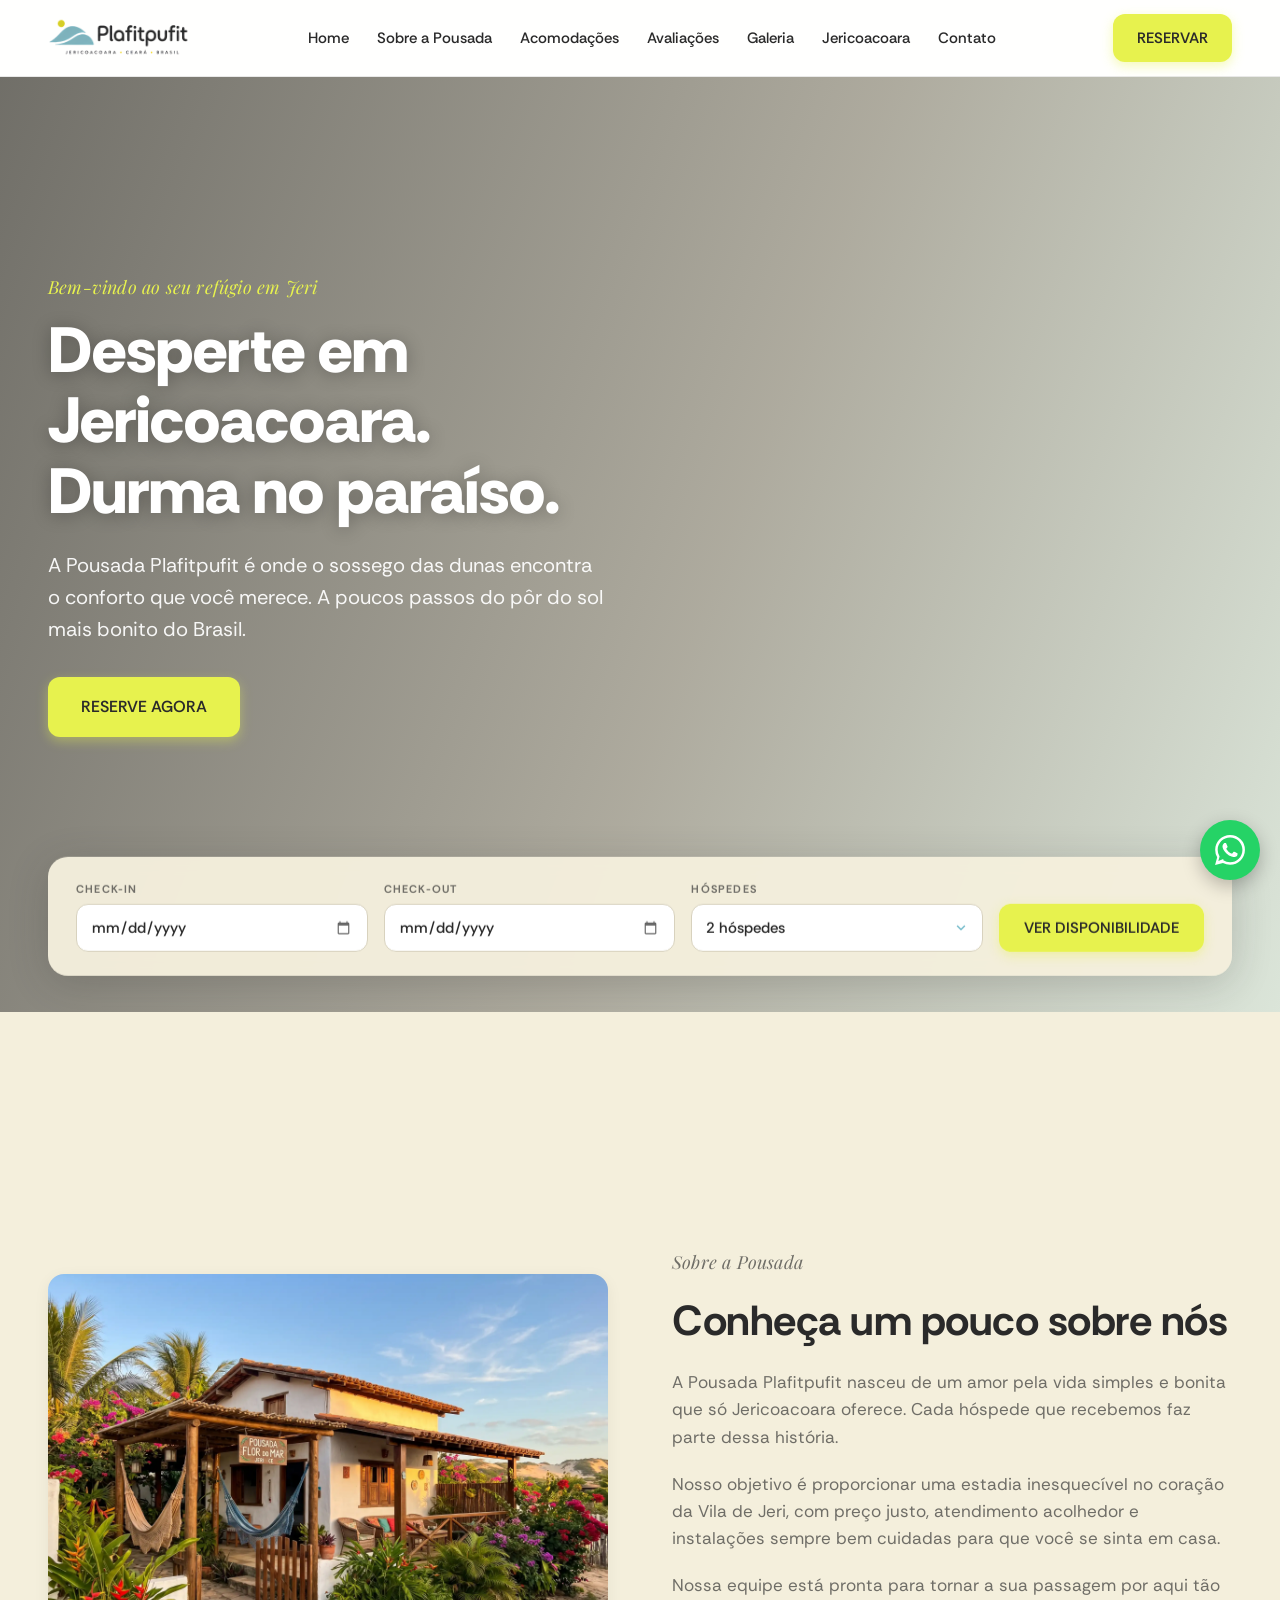
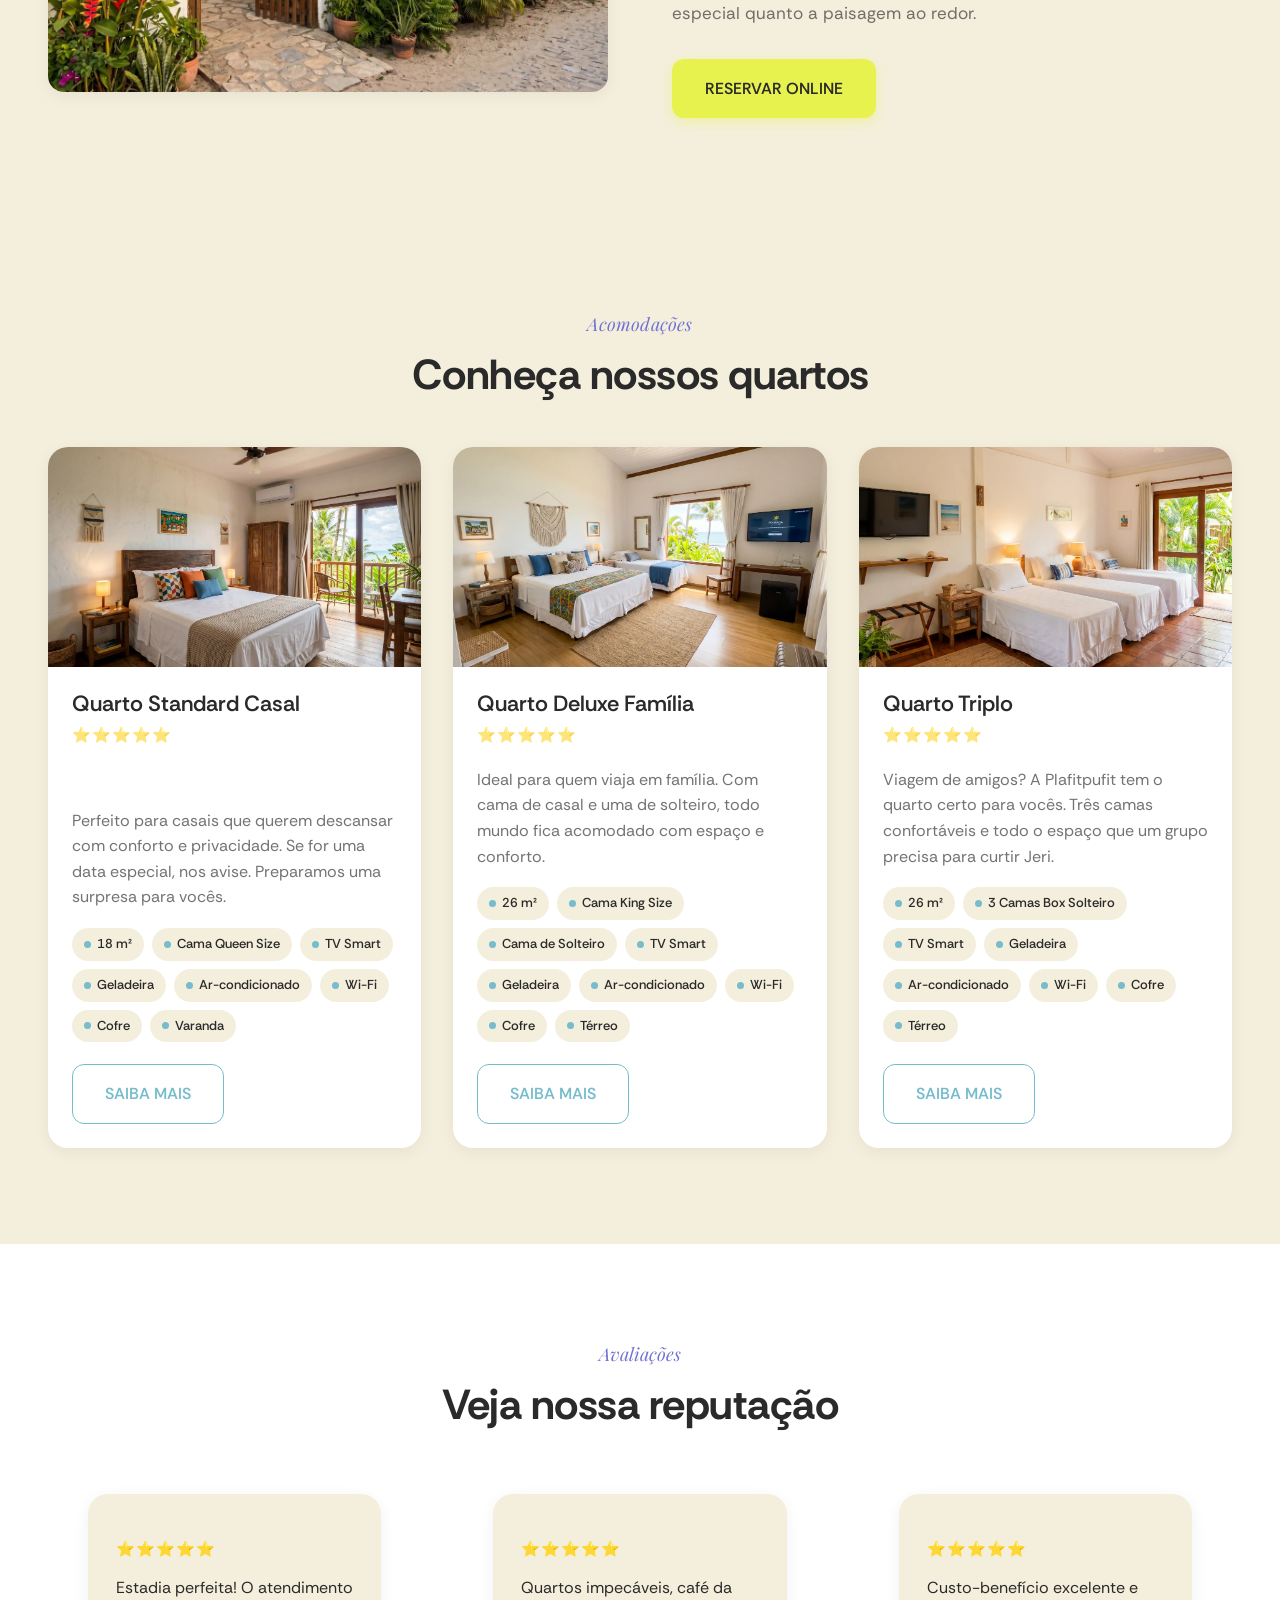
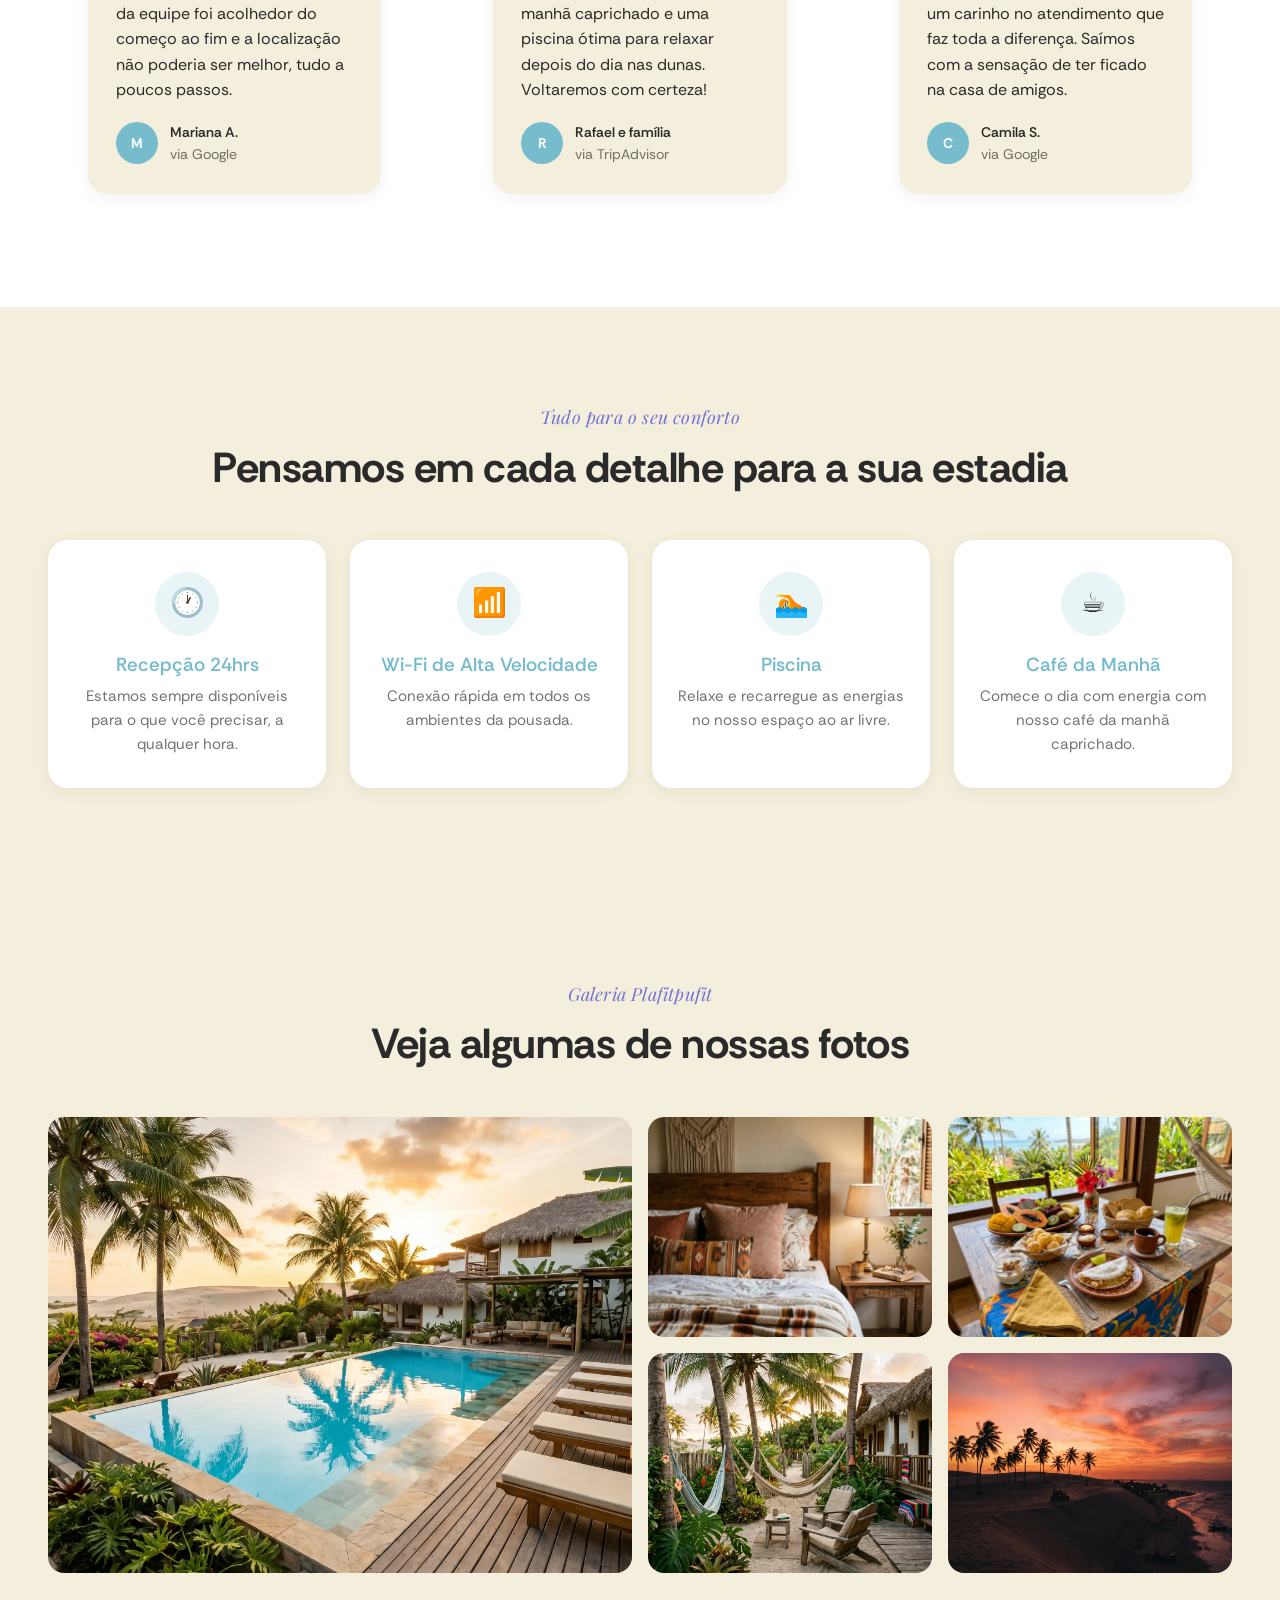
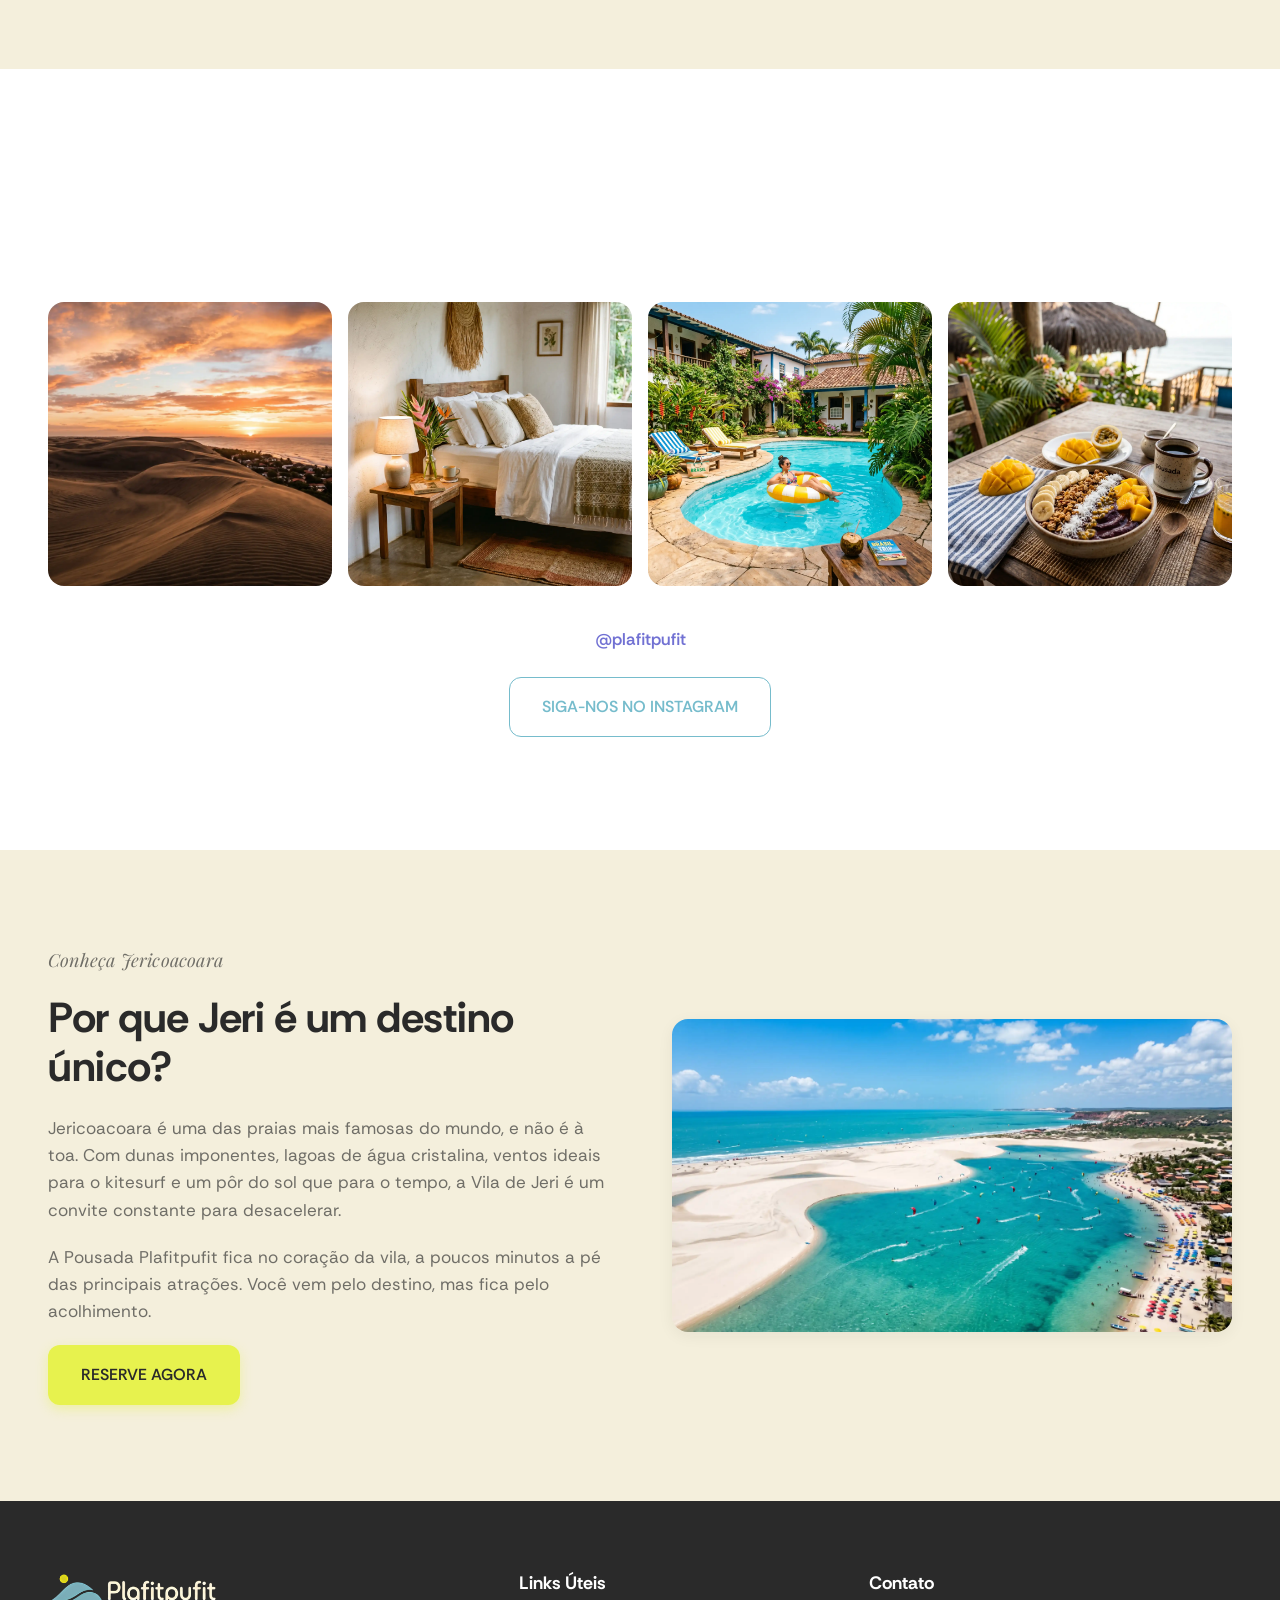
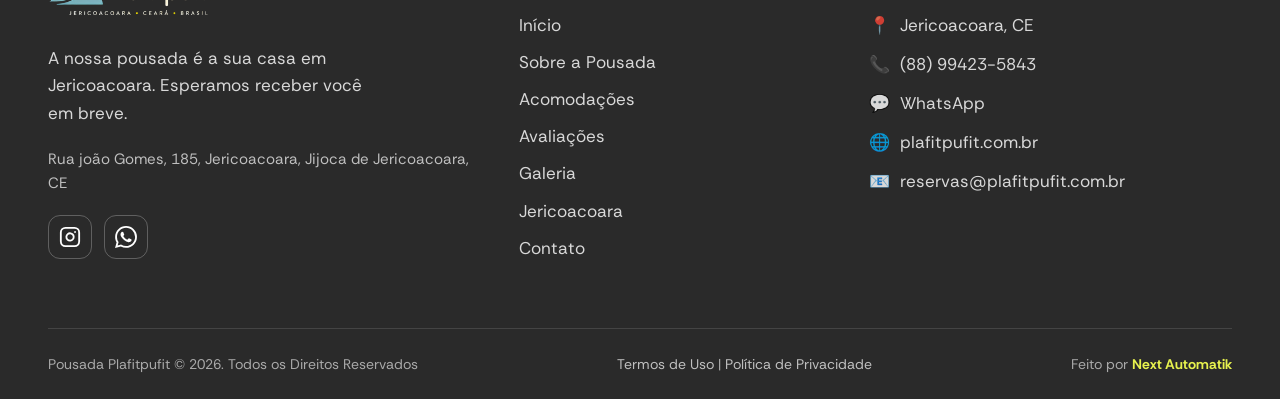
==== commit c3fd0ef1: "Adiciona crédito Next Automatik no footer e README ao repositório Footer de todas as páginas recebe " ====
--- a/index.html
+++ b/index.html
@@ -388,7 +388,8 @@
 
     <div class="footer__bottom">
       <span>Pousada Plafitpufit © 2026. Todos os Direitos Reservados</span>
-      <span><a href="#">Termos de Uso</a> | <a href="#">Política de Privacidade</a></span>
+      <span><a href="#">Termos de Uso</a> | <a href="#">Pol&#237;tica de Privacidade</a></span>
+      <span>Feito por <a class="credit-link" href="https://nextautomatik.com/" target="_blank" rel="noopener">Next Automatik</a></span>
     </div>
   </div>
 </footer>
--- a/assets/css/style.css
+++ b/assets/css/style.css
@@ -762,6 +762,8 @@
 }
 .footer__bottom a { color: rgba(255,255,255,.7); }
 .footer__bottom a:hover { color: var(--green-yellow); }
+.credit-link { color: var(--green-yellow) !important; font-weight: 700; transition: opacity .2s; }
+.credit-link:hover { opacity: .8; color: var(--green-yellow) !important; }
 
 /* WhatsApp flutuante */
 .whatsapp-float {
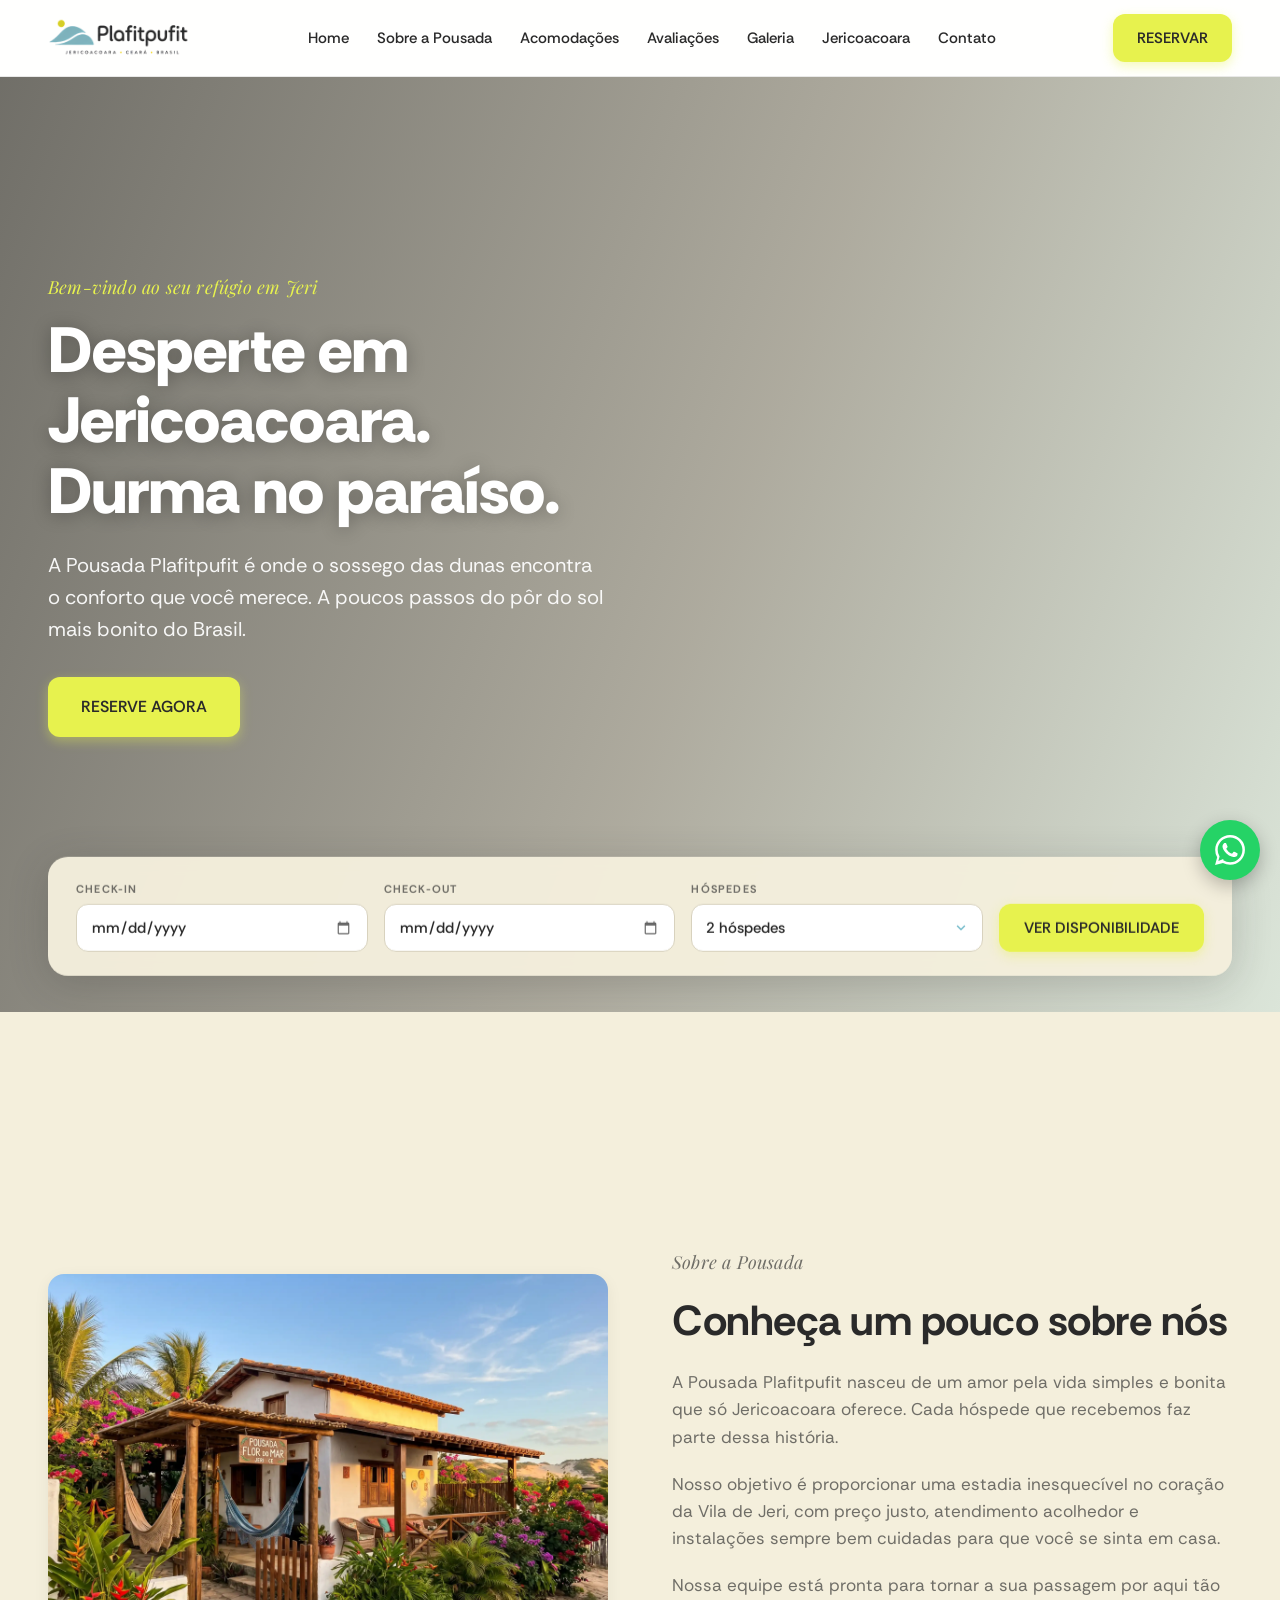
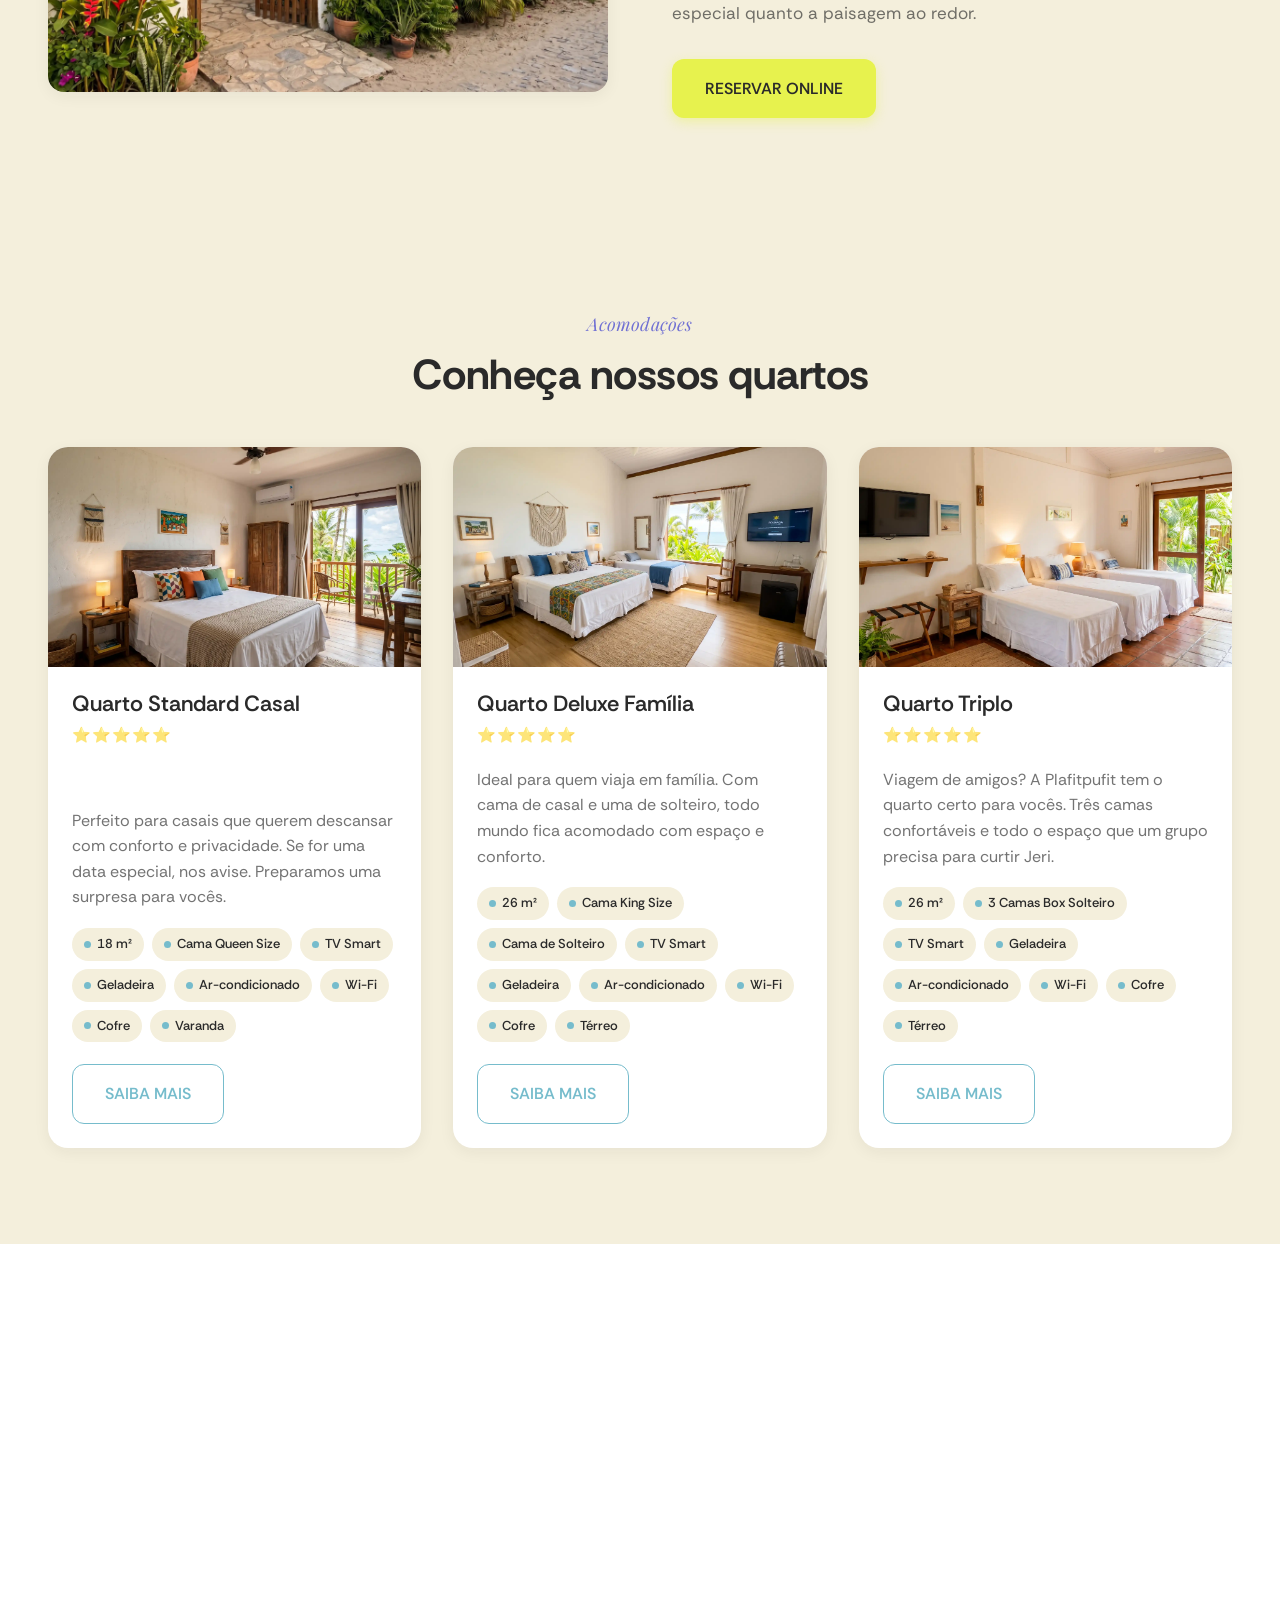
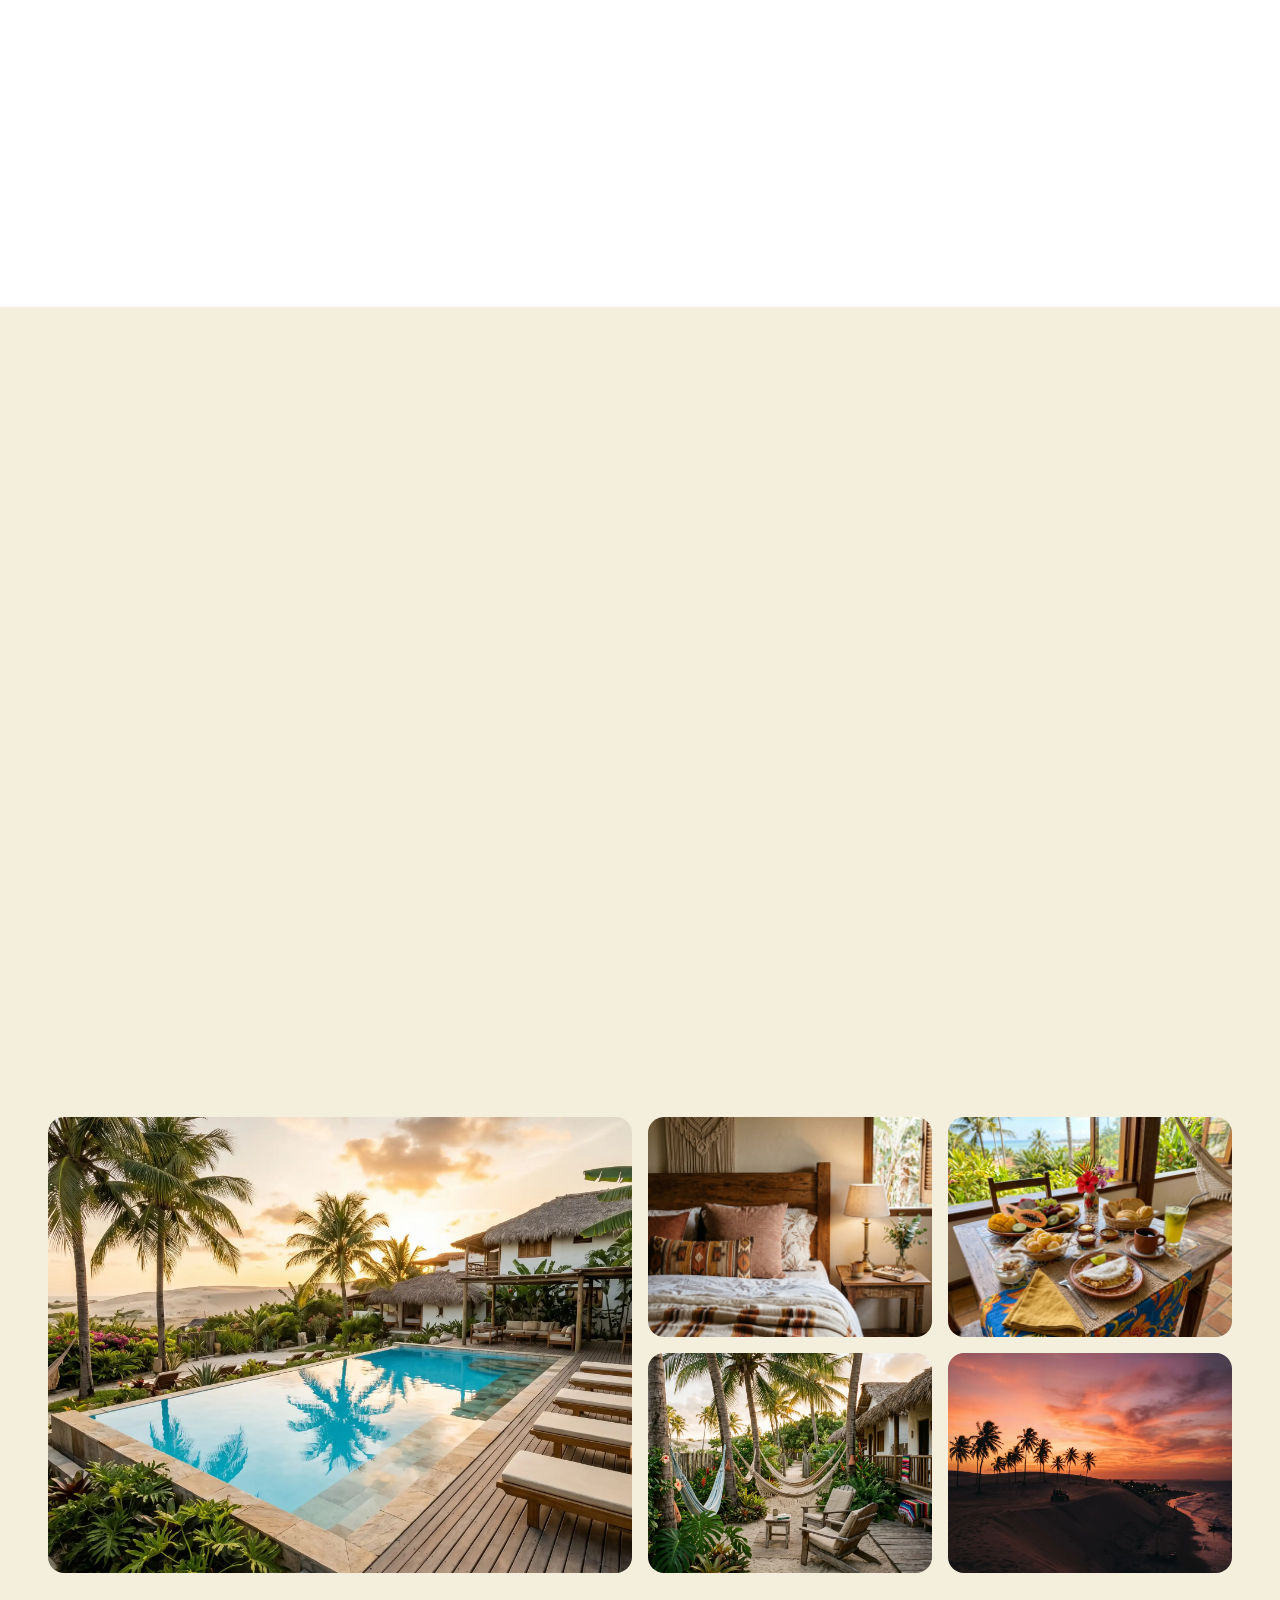
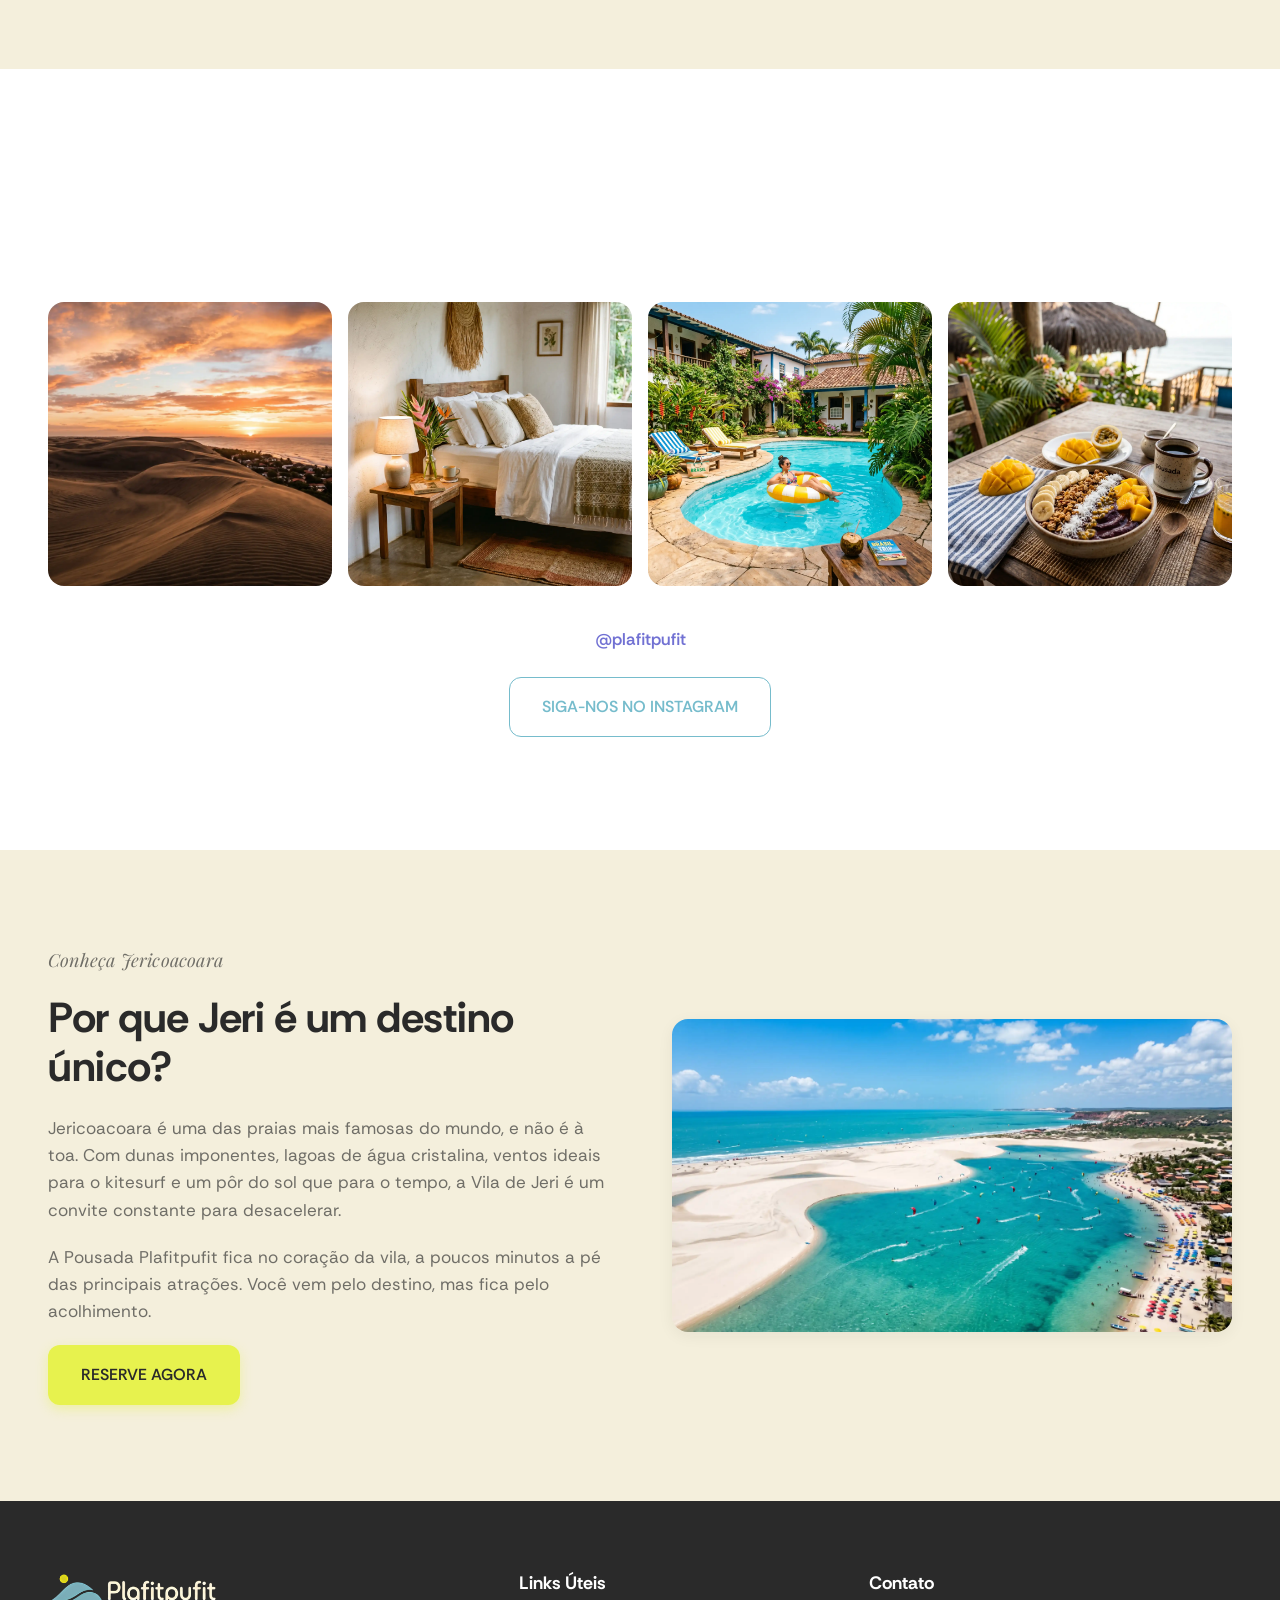
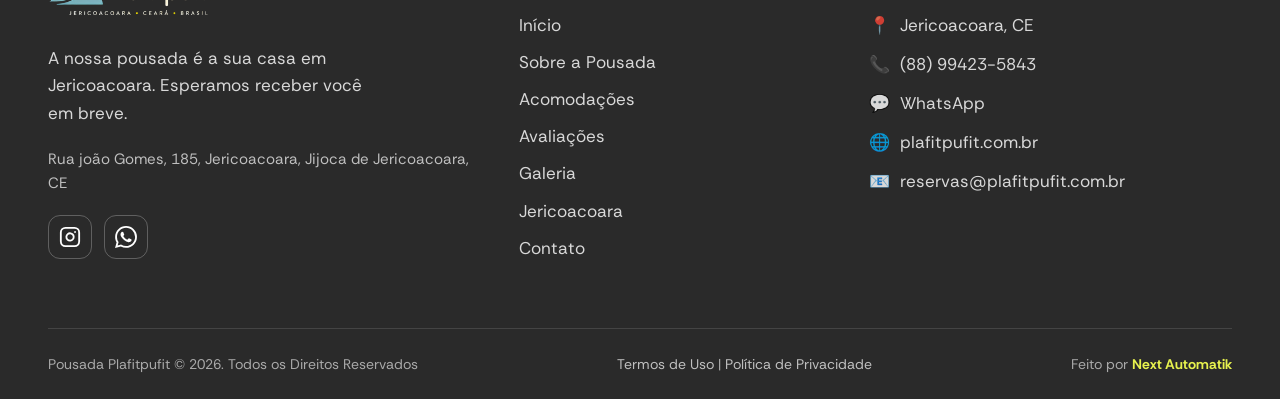
==== commit dbb1fd39: "Adiciona imagem e meta tags de compartilhamento nas redes sociais Insere compartilhar-redes-sociais." ====
--- a/index.html
+++ b/index.html
@@ -5,6 +5,21 @@
 <meta name="viewport" content="width=device-width, initial-scale=1.0">
 <title>Pousada Plafitpufit | Jericoacoara, CE</title>
 <meta name="description" content="A Pousada Plafitpufit é onde o sossego das dunas encontra o conforto que você merece, no coração da Vila de Jericoacoara.">
+<!-- Open Graph / Redes Sociais -->
+<meta property="og:type" content="website">
+<meta property="og:url" content="https://plafitpufit.com.br/">
+<meta property="og:title" content="Pousada Plafitpufit | Jericoacoara, CE">
+<meta property="og:description" content="A Pousada Plafitpufit é onde o sossego das dunas encontra o conforto que você merece, no coração da Vila de Jericoacoara.">
+<meta property="og:image" content="https://plafitpufit.com.br/assets/logos/compartilhar-redes-sociais.png">
+<meta property="og:image:width" content="1200">
+<meta property="og:image:height" content="630">
+<meta property="og:locale" content="pt_BR">
+<meta property="og:site_name" content="Pousada Plafitpufit">
+<!-- Twitter Card -->
+<meta name="twitter:card" content="summary_large_image">
+<meta name="twitter:title" content="Pousada Plafitpufit | Jericoacoara, CE">
+<meta name="twitter:description" content="A Pousada Plafitpufit é onde o sossego das dunas encontra o conforto que você merece, no coração da Vila de Jericoacoara.">
+<meta name="twitter:image" content="https://plafitpufit.com.br/assets/logos/compartilhar-redes-sociais.png">
 
 <link rel="preconnect" href="https://fonts.googleapis.com">
 <link rel="preconnect" href="https://fonts.gstatic.com" crossorigin>
